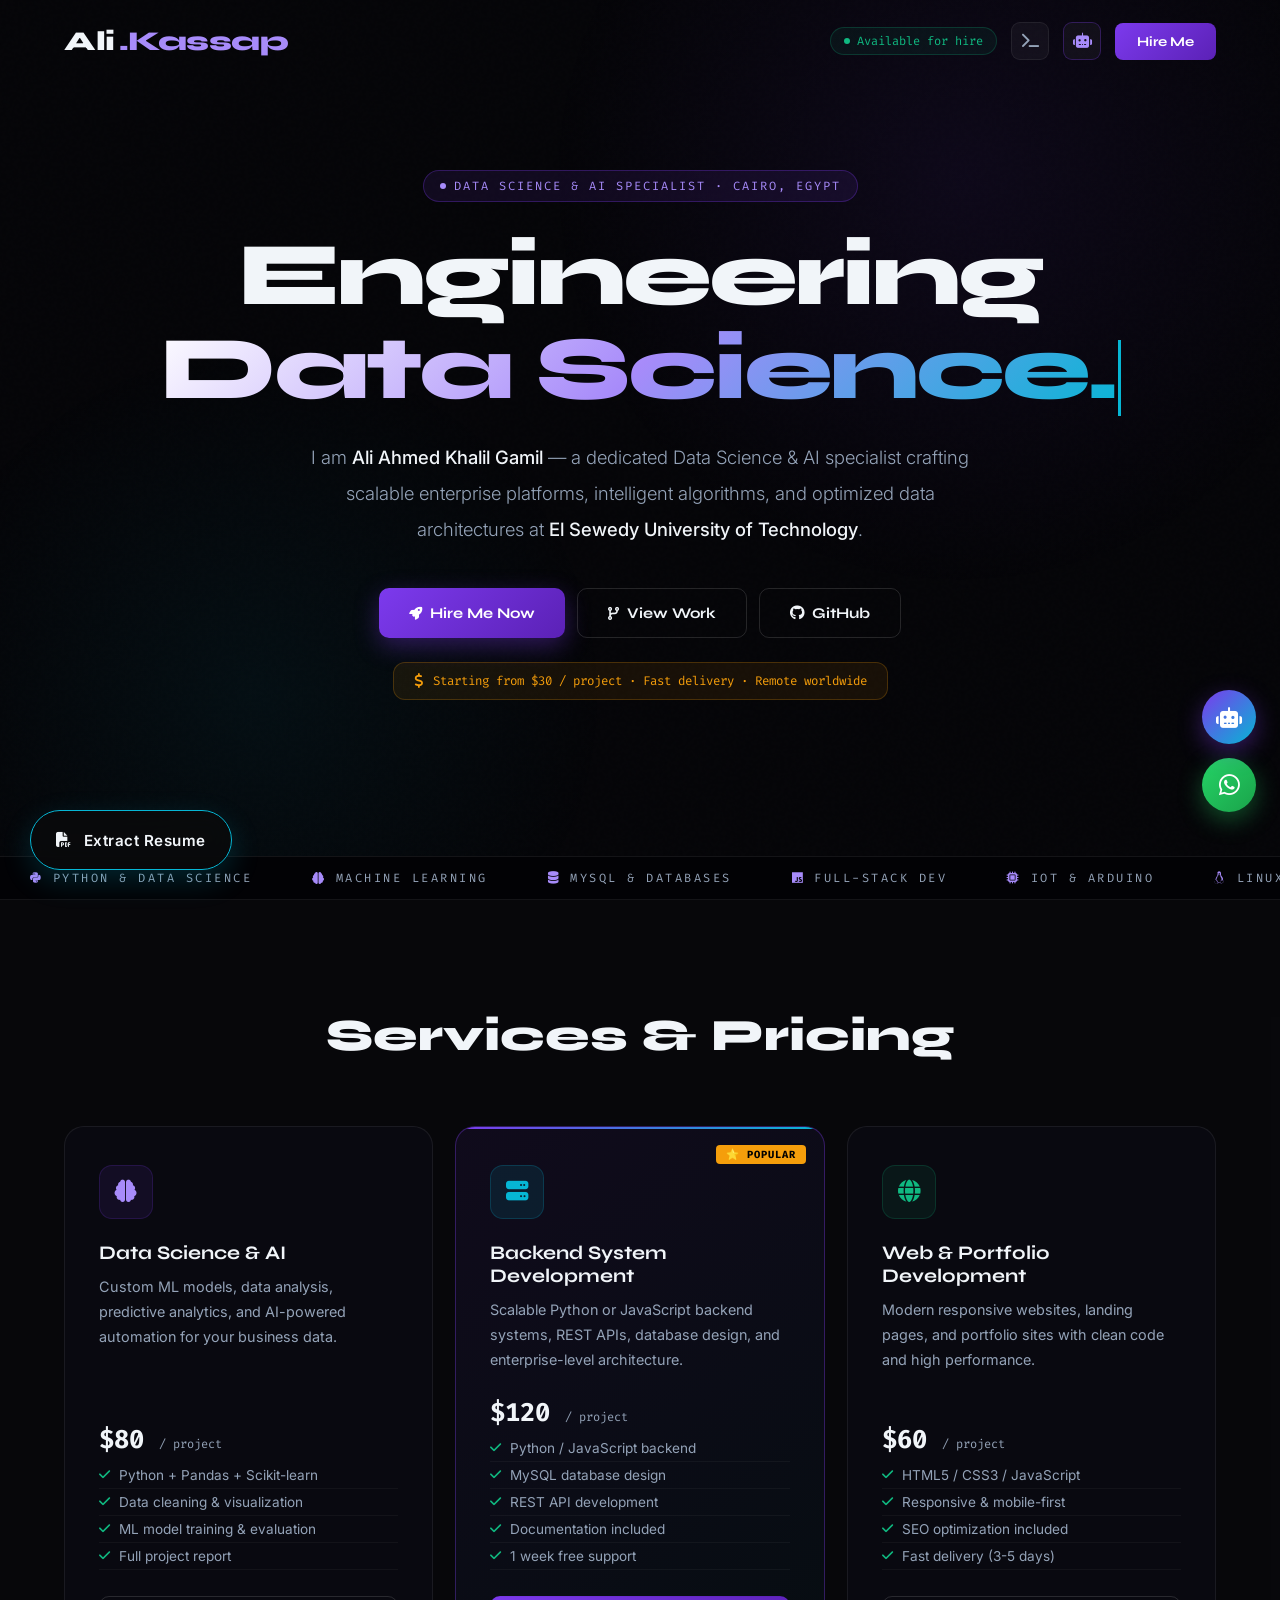
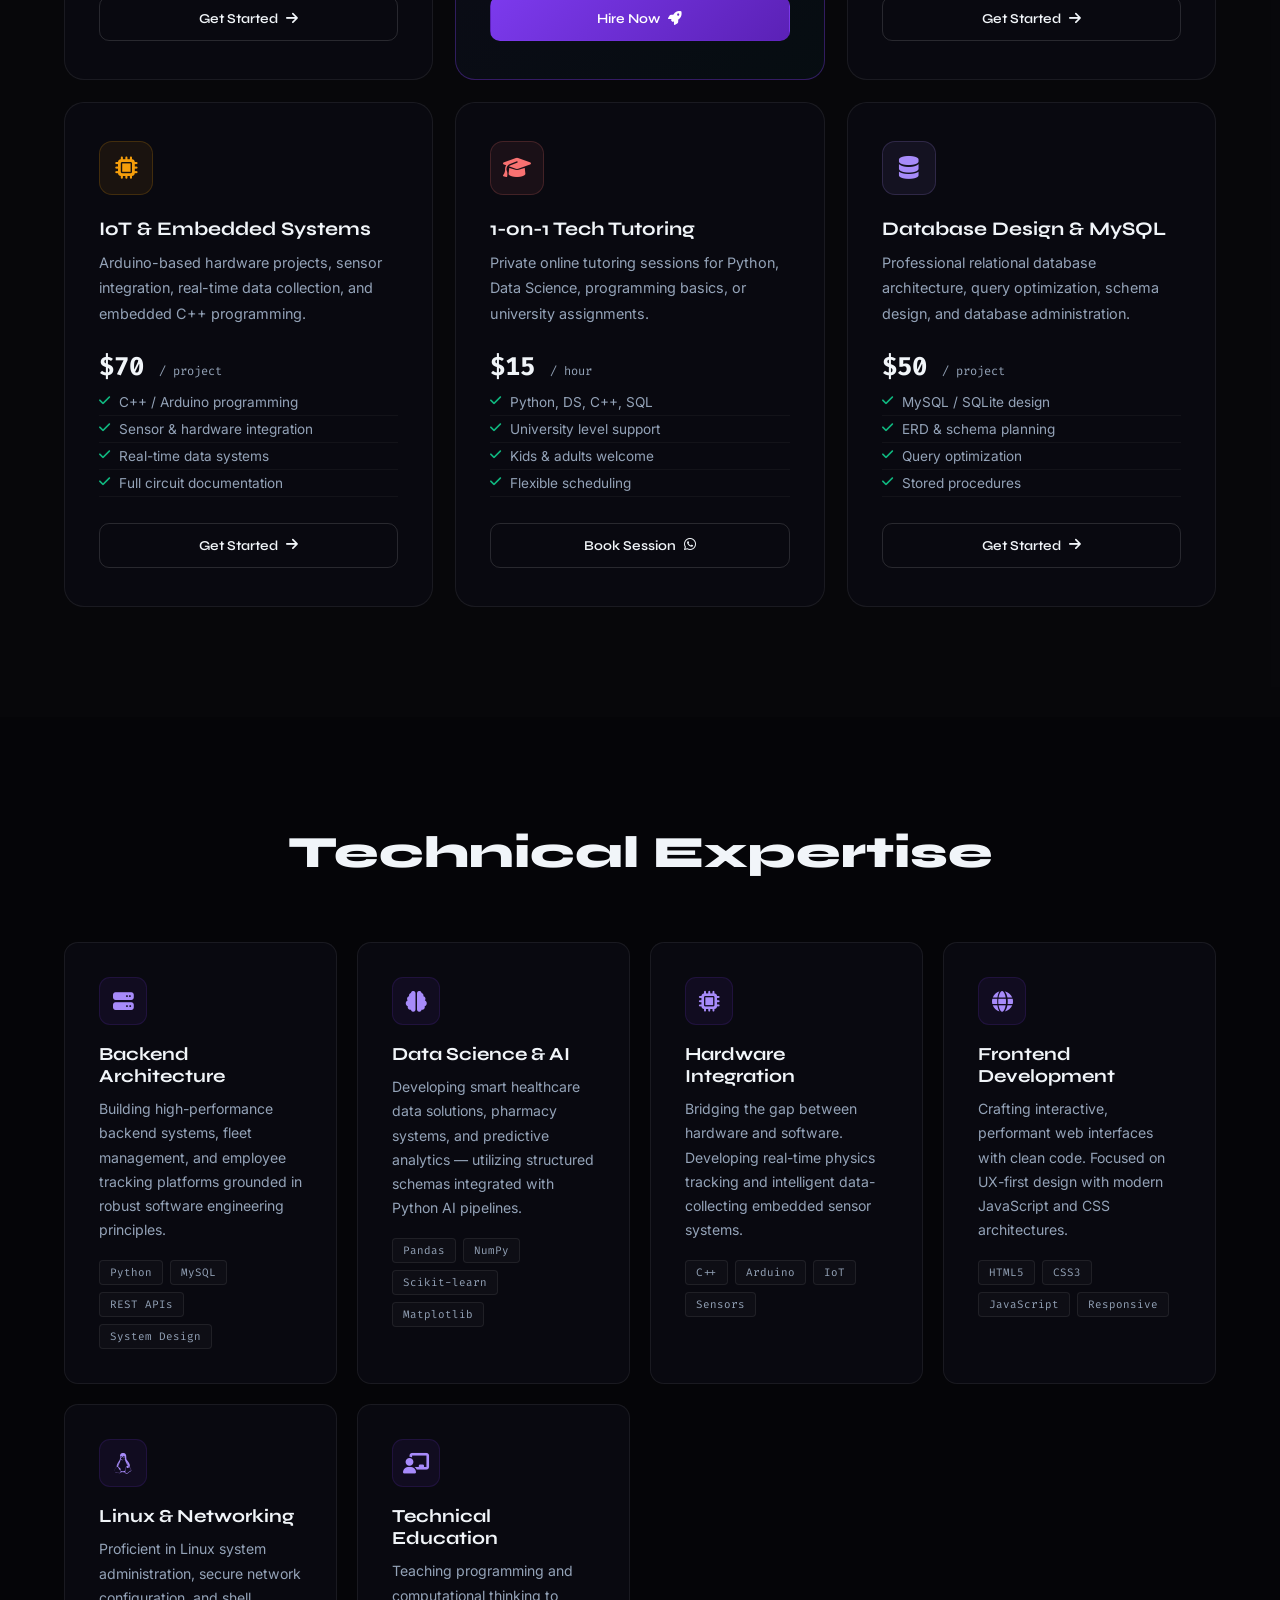
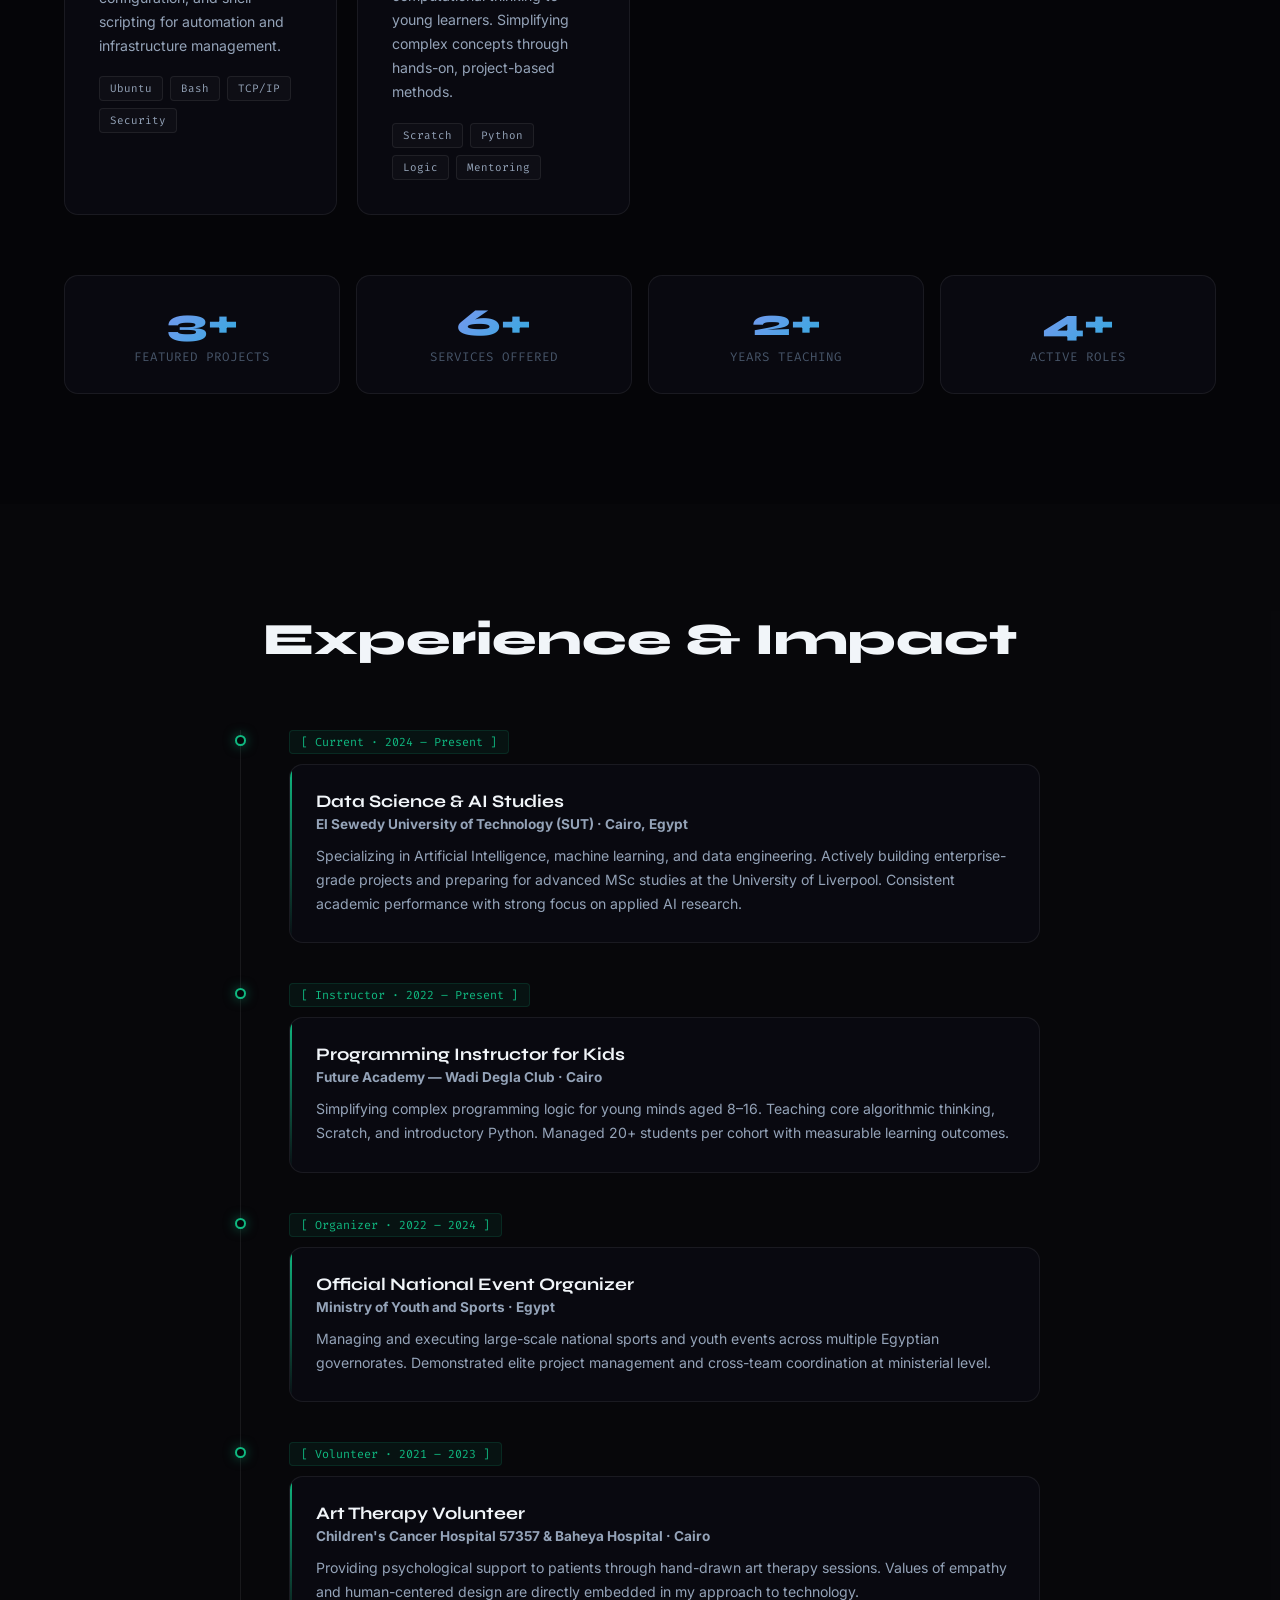
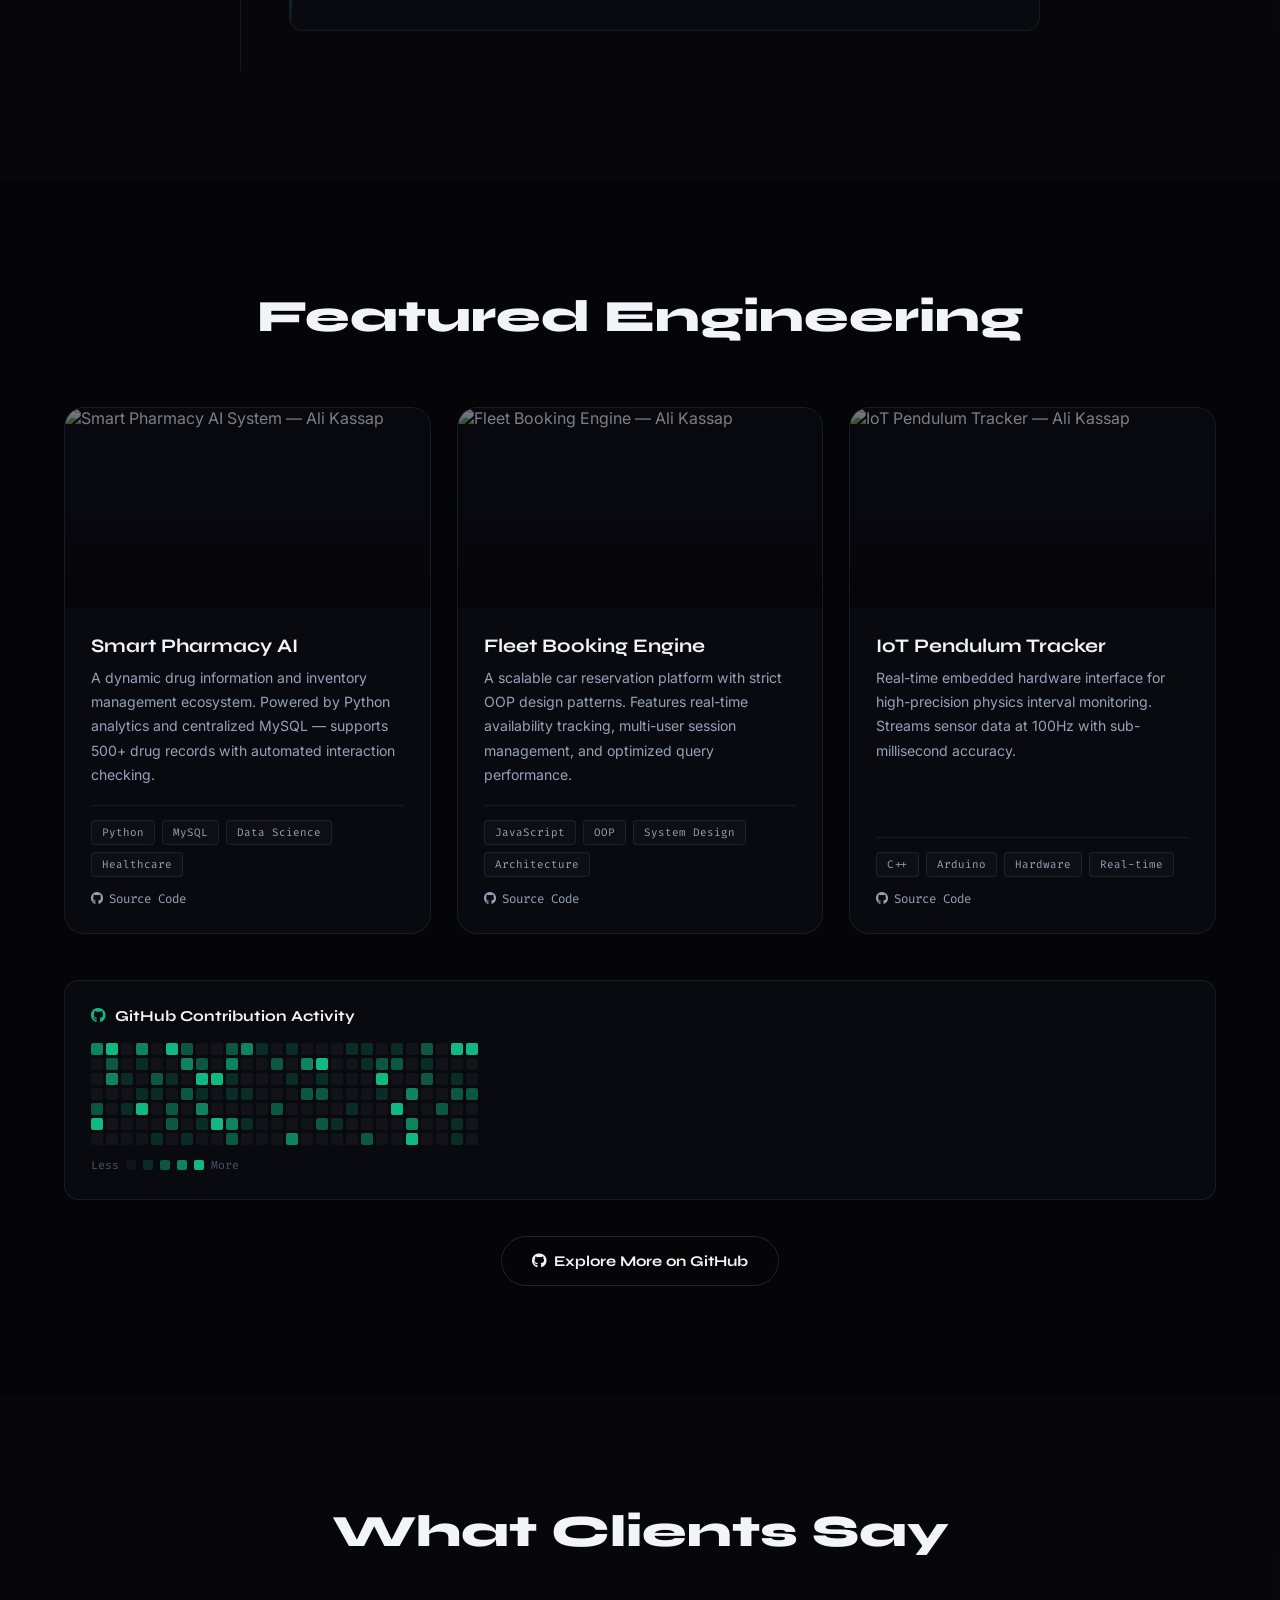
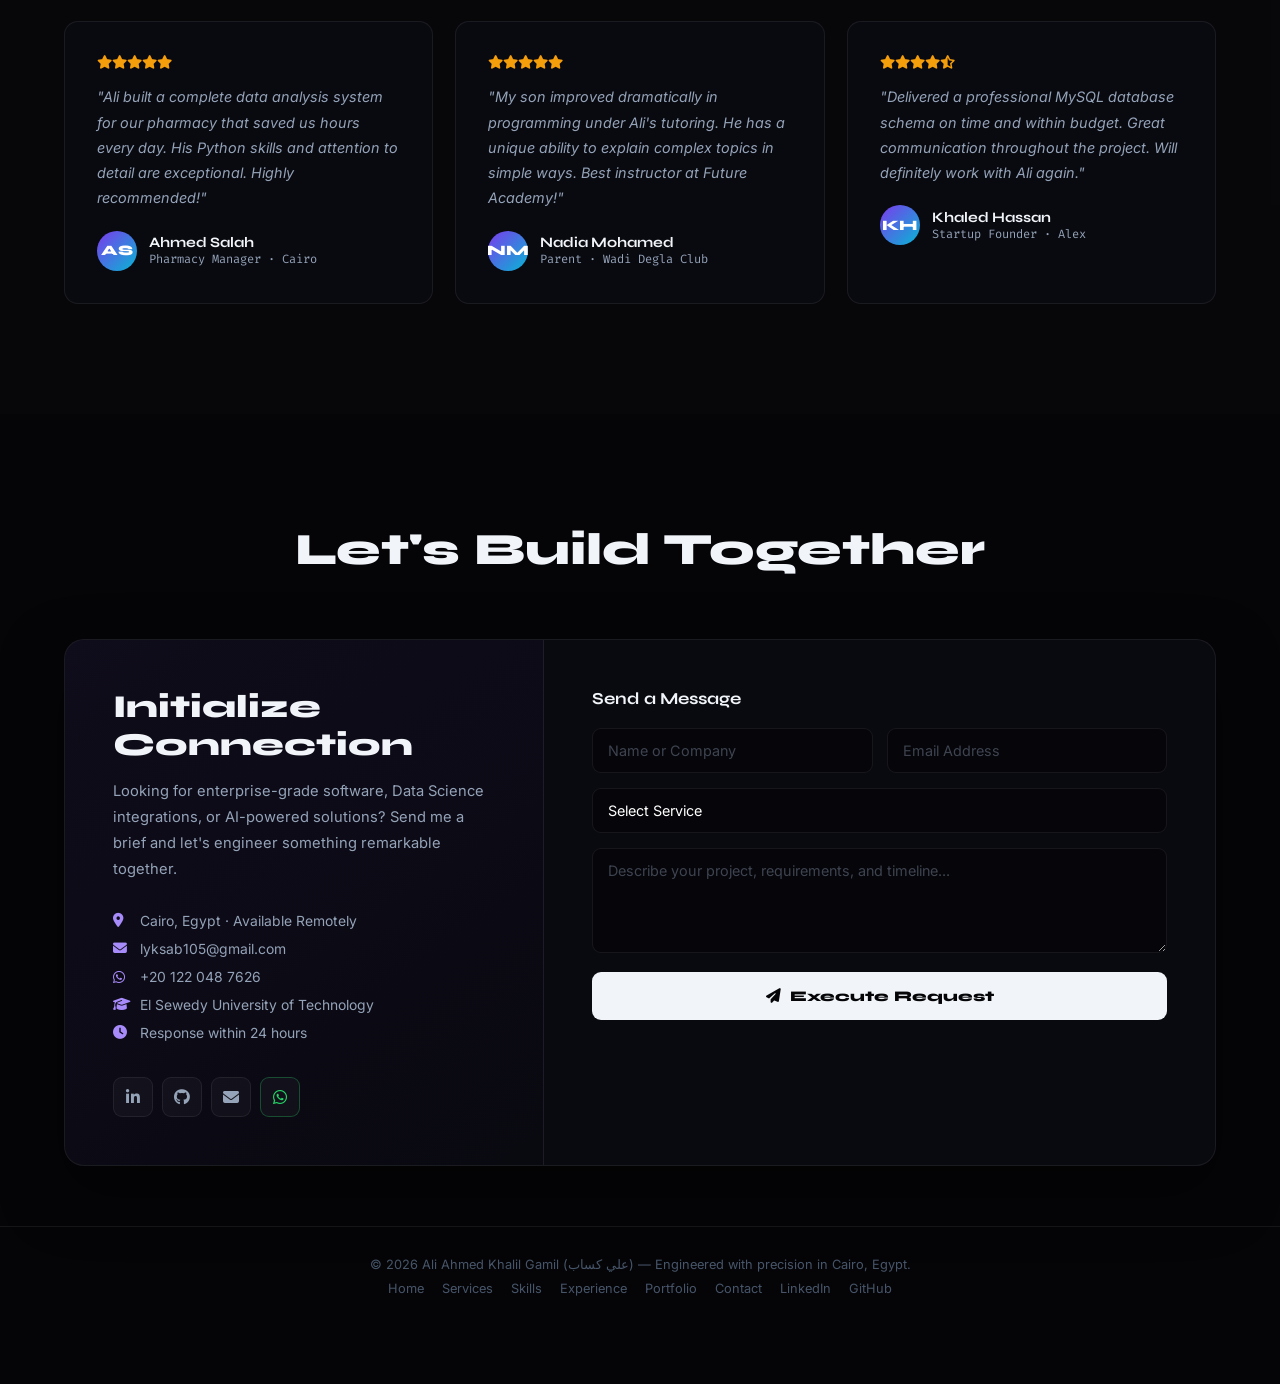
==== index.html @ 4dc58294 "Update fmt.Println message from 'Hello' to 'Goodbye'" ====
<!DOCTYPE html>
<html lang="ar" dir="ltr">

<head>
    <meta name="google-site-verification: googlefa9f4dc8b8cfc6c2.html" />

    <script type="application/ld+json">
    {
      "@context": "https://schema.org",
      "@type": "Person",
      "name": "Ali Ahmed Khalil Gamil",
      "alternateName": ["Ali Kassap", "علي كساب", "علي احمد خليل", "AliKassap"],
      "url": "https://alikassap.website",
      "image": "https://alikassap.website/ali-kassap.jpg",
      "jobTitle": "Data Science & AI Specialist",
      "description": "Data Science & AI Specialist based in Cairo, Egypt. Student at El Sewedy University of Technology. Expert in Python, Machine Learning, MySQL, and Full-Stack Development.",
      "worksFor": {
        "@type": "Organization",
        "name": "El Sewedy University of Technology"
      },
      "alumniOf": {
        "@type": "CollegeOrUniversity",
        "name": "El Sewedy University of Technology (SUT)"
      },
      "address": {
        "@type": "PostalAddress",
        "addressLocality": "Cairo",
        "addressCountry": "EG"
      },
      "email": "lyksab105@gmail.com",
      "telephone": "+201220487626",
      "knowsAbout": ["Data Science", "Artificial Intelligence", "Python", "Machine Learning", "MySQL", "JavaScript", "Arduino", "IoT", "Linux", "Full Stack Development"],
      "sameAs": [
        "https://linkedin.com/in/ali-ahmed00",
        "https://github.com/AliAhmedKhalil-cs",
        "https://wa.me/201220487626"
      ],
      "offers": {
        "@type": "Offer",
        "name": "Freelance Data Science & AI Services",
        "description": "Available for freelance projects in Data Science, AI, Web Development, and IoT systems.",
        "priceCurrency": "USD",
        "availability": "https://schema.org/InStock"
      }
    }
    </script>

    <script type="application/ld+json">
    {
      "@context": "https://schema.org",
      "@type": "WebSite",
      "name": "Ali Kassap — Data Science & AI Specialist",
      "url": "https://alikassap.website",
      "description": "Portfolio of Ali Kassap (Ali Ahmed Khalil Gamil) — Data Science, AI, and Software Engineering specialist in Cairo, Egypt.",
      "potentialAction": {
        "@type": "SearchAction",
        "target": "https://alikassap.website/?q={search_term_string}",
        "query-input": "required name=search_term_string"
      }
    }
    </script>

    <meta charset="UTF-8">
    <meta name="viewport" content="width=device-width, initial-scale=1.0, maximum-scale=5.0">
    <meta http-equiv="X-UA-Compatible" content="IE=edge">

    <title>علي كساب | Ali Kassap — Data Science & AI Specialist Cairo Egypt</title>
    <meta name="description" content="Ali Kassap (علي كساب) — Data Science & AI Specialist at El Sewedy University. Expert in Python, Machine Learning, MySQL & Full-Stack Development. Available for freelance projects from Cairo, Egypt. Contact: lyksab105@gmail.com">
    <meta name="keywords" content="علي كساب, Ali Kassap, Ali Ahmed Khalil, Data Scientist Egypt, AI Engineer Cairo, Python Developer Egypt, Machine Learning Cairo, Full Stack Developer Egypt, El Sewedy University, Future Academy, علي احمد خليل جميل, مطور ذكاء اصطناعي مصر, data science freelancer egypt">
    <meta name="author" content="Ali Kassap — Ali Ahmed Khalil Gamil">
    <meta name="robots" content="index, follow, max-snippet:-1, max-image-preview:large, max-video-preview:-1">
    <link rel="canonical" href="https://alikassap.website/">

    <meta name="geo.region" content="EG-C">
    <meta name="geo.placename" content="Cairo, Egypt">
    <meta name="geo.position" content="30.0444;31.2357">
    <meta name="ICBM" content="30.0444, 31.2357">
    <meta name="language" content="ar, en">

    <meta property="og:type" content="website">
    <meta property="og:url" content="https://alikassap.website/">
    <meta property="og:title" content="علي كساب | Ali Kassap — Data Science & AI Specialist">
    <meta property="og:description" content="Data Science & AI Specialist from Cairo, Egypt. Python · ML · MySQL · Full-Stack · IoT. Available for freelance. Contact: lyksab105@gmail.com">
    <meta property="og:image" content="https://alikassap.website/ali-kassap-og.jpg">
    <meta property="og:image:width" content="1200">
    <meta property="og:image:height" content="630">
    <meta property="og:image:alt" content="Ali Kassap — Data Science & AI Specialist Portfolio">
    <meta property="og:site_name" content="Ali Kassap Portfolio">
    <meta property="og:locale" content="ar_EG">
    <meta property="og:locale:alternate" content="en_US">

    <meta name="twitter:card" content="summary_large_image">
    <meta name="twitter:url" content="https://alikassap.website/">
    <meta name="twitter:title" content="Ali Kassap | Data Science & AI Specialist">
    <meta name="twitter:description" content="Data Scientist & AI Engineer from Cairo, Egypt. Available for freelance projects.">
    <meta name="twitter:image" content="https://alikassap.website/ali-kassap-og.jpg">

    <meta name="theme-color" content="#030305">
    <meta name="apple-mobile-web-app-capable" content="yes">
    <meta name="apple-mobile-web-app-status-bar-style" content="black">
    <meta name="apple-mobile-web-app-title" content="Ali Kassap">

    <link rel="preconnect" href="https://fonts.googleapis.com">
    <link rel="preconnect" href="https://fonts.gstatic.com" crossorigin>
    <link rel="preconnect" href="https://cdnjs.cloudflare.com">

    <link rel="preload" as="style" href="https://fonts.googleapis.com/css2?family=Syne:wght@400;600;700;800&family=Fira+Code:wght@300;400;500;700&family=Inter:wght@300;400;500&display=swap">
    <link rel="stylesheet" href="https://fonts.googleapis.com/css2?family=Syne:wght@400;600;700;800&family=Fira+Code:wght@300;400;500;700&family=Inter:wght@300;400;500&display=swap" media="print" onload="this.media='all'">

    <link rel="preload" as="style" href="https://cdnjs.cloudflare.com/ajax/libs/font-awesome/6.5.0/css/all.min.css">
    <link rel="stylesheet" href="https://cdnjs.cloudflare.com/ajax/libs/font-awesome/6.5.0/css/all.min.css" media="print" onload="this.media='all'">

    <noscript>
        <link href="https://fonts.googleapis.com/css2?family=Syne:wght@400;600;700;800&family=Fira+Code:wght@300;400;500;700&family=Inter:wght@300;400;500&display=swap" rel="stylesheet">
        <link href="https://cdnjs.cloudflare.com/ajax/libs/font-awesome/6.5.0/css/all.min.css" rel="stylesheet">
    </noscript>

    <style>
        /* ════════════════════════════════════════════════════
           ROOT & RESET
        ════════════════════════════════════════════════════ */
        *, *::before, *::after { margin: 0; padding: 0; box-sizing: border-box; }
        html { scroll-behavior: smooth; font-size: 16px; }

        :root {
            --bg: #050508;
            --bg-2: #080810;
            --surface: rgba(12, 12, 20, 0.7);
            --surface-hover: rgba(18, 18, 30, 0.95);
            --nav-bg: rgba(5, 5, 8, 0.92);
            --primary: #7c3aed;
            --primary-light: #a78bfa;
            --accent: #06b6d4;
            --accent-glow: rgba(6, 182, 212, 0.15);
            --green: #10b981;
            --gold: #f59e0b;
            --red-soft: #f87171;
            --text: #f1f5f9;
            --text-2: #94a3b8;
            --text-3: #475569;
            --border: rgba(255,255,255,0.07);
            --border-2: rgba(255,255,255,0.13);
            --shadow: 0 25px 60px rgba(0,0,0,0.5);
            --radius: 14px;
            --radius-lg: 20px;
        }

        body {
            font-family: 'Inter', sans-serif;
            background: var(--bg);
            color: var(--text);
            overflow-x: hidden;
            -webkit-font-smoothing: antialiased;
            min-height: 100vh;
        }

        /* Custom scrollbar */
        ::-webkit-scrollbar { width: 5px; }
        ::-webkit-scrollbar-track { background: var(--bg); }
        ::-webkit-scrollbar-thumb { background: linear-gradient(180deg, var(--primary), var(--accent)); border-radius: 4px; }

        /* ════════════════════════════════════════════════════
           ANIMATED BACKGROUND MESH
        ════════════════════════════════════════════════════ */
        .mesh-bg {
            position: fixed; inset: 0; z-index: -3; overflow: hidden; pointer-events: none;
        }
        .mesh-bg::before {
            content: '';
            position: absolute;
            top: -30%; right: -10%;
            width: 70vw; height: 70vw;
            background: radial-gradient(ellipse, rgba(124,58,237,0.08) 0%, transparent 65%);
            animation: floatMesh 12s ease-in-out infinite alternate;
        }
        .mesh-bg::after {
            content: '';
            position: absolute;
            bottom: -20%; left: -10%;
            width: 60vw; height: 60vw;
            background: radial-gradient(ellipse, rgba(6,182,212,0.06) 0%, transparent 65%);
            animation: floatMesh 16s ease-in-out infinite alternate-reverse;
        }
        @keyframes floatMesh {
            0% { transform: translate(0,0) scale(1); }
            100% { transform: translate(30px, 40px) scale(1.1); }
        }

        .noise-overlay {
            position: fixed; inset: 0; z-index: -2; pointer-events: none;
            background-image: url("data:image/svg+xml,%3Csvg viewBox='0 0 256 256' xmlns='http://www.w3.org/2000/svg'%3E%3Cfilter id='noise'%3E%3CfeTurbulence type='fractalNoise' baseFrequency='0.9' numOctaves='4' stitchTiles='stitch'/%3E%3C/filter%3E%3Crect width='100%25' height='100%25' filter='url(%23noise)' opacity='0.03'/%3E%3C/svg%3E");
            opacity: 0.4;
        }

        /* ════════════════════════════════════════════════════
           SCROLL PROGRESS BAR
        ════════════════════════════════════════════════════ */
        .scroll-bar {
            position: fixed; top: 0; left: 0; width: 0; height: 2px;
            background: linear-gradient(90deg, var(--primary), var(--accent), var(--green));
            z-index: 10001; transition: width .1s;
        }

        /* ════════════════════════════════════════════════════
           NAVBAR
        ════════════════════════════════════════════════════ */
        .navbar {
            position: fixed; top: 0; width: 100%;
            padding: 22px 5%;
            display: flex; justify-content: space-between; align-items: center;
            z-index: 1000; transition: all .4s;
        }
        .navbar.scrolled {
            padding: 13px 5%;
            background: var(--nav-bg);
            backdrop-filter: blur(28px) saturate(200%);
            -webkit-backdrop-filter: blur(28px);
            border-bottom: 1px solid var(--border);
            box-shadow: 0 4px 30px rgba(0,0,0,0.3);
        }
        .logo {
            font-family: 'Syne', sans-serif; font-size: 1.7rem; font-weight: 800;
            letter-spacing: -0.5px; text-decoration: none; color: var(--text);
            display: flex; align-items: center; gap: 4px;
        }
        .logo span { color: var(--primary-light); }
        .nav-right { display: flex; align-items: center; gap: 14px; }
        .status-pill {
            display: flex; align-items: center; gap: 7px;
            padding: 5px 13px; border-radius: 20px;
            background: rgba(16,185,129,0.07);
            border: 1px solid rgba(16,185,129,0.22);
            font-family: 'Fira Code', monospace; font-size: 0.75rem;
            color: var(--green);
        }
        .pulse { width: 6px; height: 6px; background: var(--green); border-radius: 50%; animation: pulseGreen 2s infinite; }
        
        /* تعديل الأنيميشن لحل مشكلة Performance */
        @keyframes pulseGreen {
            0% { transform: scale(0.85); opacity: 1; }
            50% { transform: scale(1.4); opacity: 0.4; }
            100% { transform: scale(0.85); opacity: 1; }
        }

        .nav-icon-btn {
            width: 38px; height: 38px; border-radius: 9px;
            background: rgba(255,255,255,0.04); border: 1px solid var(--border);
            display: flex; align-items: center; justify-content: center;
            color: var(--text-2); cursor: pointer; transition: all .2s; font-size: .95rem;
        }
        .nav-icon-btn:hover { background: rgba(255,255,255,0.09); color: var(--text); border-color: var(--border-2); }
        .btn-hire {
            padding: 10px 22px; border-radius: 8px;
            background: linear-gradient(135deg, var(--primary), #5b21b6);
            color: #fff; font-weight: 700; font-size: .85rem;
            text-decoration: none; transition: all .3s; border: none; cursor: pointer;
            font-family: 'Syne', sans-serif;
        }
        .btn-hire:hover { transform: translateY(-2px); box-shadow: 0 10px 28px rgba(124,58,237,.4); }

        /* Mobile Nav */
        .mobile-nav {
            display: none; position: fixed; bottom: 0; left: 0; width: 100%;
            background: rgba(5,5,10,.97); backdrop-filter: blur(20px);
            border-top: 1px solid var(--border); z-index: 1000;
            padding: 10px 20px calc(10px + env(safe-area-inset-bottom));
            justify-content: space-around; align-items: center;
        }
        .mobile-nav a {
            color: var(--text-3); text-decoration: none;
            display: flex; flex-direction: column; align-items: center;
            font-size: .65rem; gap: 4px; transition: .25s;
            padding: 4px 10px; border-radius: 9px;
        }
        .mobile-nav a i { font-size: 1rem; }
        .mobile-nav a.active, .mobile-nav a:hover { color: var(--accent); background: rgba(6,182,212,.08); }
        @media (max-width: 768px) {
            .mobile-nav { display: flex; }
            .nav-right .status-pill, .nav-right .nav-icon-btn { display: none; }
        }

        /* ════════════════════════════════════════════════════
           REVEAL ANIMATIONS
        ════════════════════════════════════════════════════ */
        .reveal { opacity: 0; transform: translateY(38px); transition: opacity .7s cubic-bezier(.165,.84,.44,1), transform .7s cubic-bezier(.165,.84,.44,1); }
        .reveal.visible { opacity: 1; transform: translateY(0); }
        .d1 { transition-delay: .1s; } .d2 { transition-delay: .2s; }
        .d3 { transition-delay: .3s; } .d4 { transition-delay: .4s; }

        /* ════════════════════════════════════════════════════
           HERO
        ════════════════════════════════════════════════════ */
        .hero {
            min-height: 100vh; display: flex; align-items: center;
            justify-content: center; text-align: center; padding: 90px 5% 120px;
            position: relative;
        }
        .container { width: 100%; max-width: 1180px; margin: 0 auto; position: relative; z-index: 5; }

        .hero-badge {
            display: inline-flex; align-items: center; gap: 8px;
            padding: 7px 16px; border-radius: 24px;
            background: rgba(124,58,237,0.1);
            border: 1px solid rgba(124,58,237,0.3);
            color: var(--primary-light); font-family: 'Fira Code', monospace;
            font-size: .75rem; letter-spacing: 2px; text-transform: uppercase;
            margin-bottom: 26px;
        }
        .hero-badge::before {
            content: ''; width: 6px; height: 6px; background: var(--primary-light);
            border-radius: 50%; animation: pulseGreen 2s infinite;
        }

        h1.headline {
            font-family: 'Syne', sans-serif; font-size: clamp(3rem, 7vw, 6rem);
            font-weight: 800; line-height: 1.05; letter-spacing: -3px;
            margin-bottom: 20px;
        }
        .decode-span { display: inline-block; }
        .grad-text {
            background: linear-gradient(135deg, #fff 0%, var(--primary-light) 50%, var(--accent) 100%);
            -webkit-background-clip: text; background-clip: text; color: transparent;
        }
        .type-wrap { display: block; min-height: 1.1em; }
        .type-cursor { display: inline-block; width: 3px; height: .85em; background: var(--accent); vertical-align: bottom; animation: blink 1s step-end infinite; margin-left: 2px; }
        @keyframes blink { 50% { opacity: 0; } }

        .hero-desc {
            font-size: clamp(.95rem, 1.7vw, 1.15rem); color: var(--text-2);
            max-width: 680px; margin: 0 auto 40px; line-height: 1.95; font-weight: 300;
        }
        .hero-desc strong { color: var(--text); font-weight: 500; }

        /* ── Hire Me Button (CTA) — bigger & prominent ── */
        .btn-group { display: flex; justify-content: center; gap: 12px; flex-wrap: wrap; }
        .btn {
            display: inline-flex; align-items: center; gap: 8px;
            padding: 15px 30px; font-weight: 700; border-radius: 10px;
            text-decoration: none; transition: all .3s cubic-bezier(.165,.84,.44,1);
            font-size: .93rem; font-family: 'Syne', sans-serif; cursor: pointer; border: none;
        }
        .btn-cta {
            background: linear-gradient(135deg, var(--primary) 0%, #5b21b6 100%);
            color: #fff; box-shadow: 0 8px 24px rgba(124,58,237,.35);
        }
        .btn-cta:hover { transform: translateY(-4px); box-shadow: 0 18px 40px rgba(124,58,237,.5); }
        .btn-outline {
            background: transparent; color: var(--text);
            border: 1px solid var(--border-2);
        }
        .btn-outline:hover { background: rgba(255,255,255,.04); transform: translateY(-3px); border-color: var(--accent); }

        /* ── Availability + Price Indicator ── */
        .hero-price-badge {
            display: inline-flex; align-items: center; gap: 10px;
            margin-top: 24px; padding: 10px 20px; border-radius: 12px;
            background: rgba(245,158,11,0.08); border: 1px solid rgba(245,158,11,0.22);
            font-family: 'Fira Code', monospace; font-size: .78rem; color: var(--gold);
        }
        .hero-price-badge i { font-size: .9rem; }

        /* ── Ticker ── */
        .ticker-wrap {
            position: absolute; bottom: 0; left: 0; right: 0;
            overflow: hidden; background: rgba(3,3,6,.95);
            border-top: 1px solid var(--border); border-bottom: 1px solid var(--border);
            padding: 13px 0;
        }
        .ticker-track { display: flex; white-space: nowrap; animation: ticker 38s linear infinite; }
        .ticker-track:hover { animation-play-state: paused; }
        .ticker-item {
            font-family: 'Fira Code', monospace; font-size: .75rem;
            color: var(--text-2); margin: 0 30px;
            display: flex; align-items: center; gap: 9px;
            letter-spacing: 2.5px; text-transform: uppercase;
        }
        .ticker-item i { color: var(--primary-light); }
        @keyframes ticker { 0% { transform: translateX(0); } 100% { transform: translateX(-50%); } }

        /* ════════════════════════════════════════════════════
           SECTION SHARED
        ════════════════════════════════════════════════════ */
        section { padding: 110px 5%; position: relative; }
        .sec-header { text-align: center; margin-bottom: 64px; }
        .sec-title {
            font-family: 'Syne', sans-serif;
            font-size: clamp(2rem, 4vw, 2.8rem); font-weight: 800; line-height: 1.15;
        }

        /* ════════════════════════════════════════════════════
           SERVICES / PRICING CARDS
        ════════════════════════════════════════════════════ */
        #services { background: rgba(255,255,255,.012); }
        .services-grid {
            display: grid; grid-template-columns: repeat(auto-fit, minmax(300px, 1fr));
            gap: 22px;
        }
        .service-card {
            background: var(--surface); border: 1px solid var(--border);
            border-radius: var(--radius-lg); padding: 38px 34px;
            transition: all .4s cubic-bezier(.165,.84,.44,1);
            position: relative; overflow: hidden;
            display: flex; flex-direction: column;
        }
        .service-card::before {
            content: ''; position: absolute; top: 0; left: 0; right: 0; height: 2px;
            background: linear-gradient(90deg, var(--primary), var(--accent));
            opacity: 0; transition: opacity .4s;
        }
        .service-card:hover { transform: translateY(-8px); border-color: var(--border-2); box-shadow: var(--shadow); }
        .service-card:hover::before { opacity: 1; }
        .service-card.featured {
            border-color: rgba(124,58,237,.35);
            background: linear-gradient(145deg, rgba(124,58,237,.08), rgba(6,182,212,.04));
        }
        .service-card.featured::before { opacity: 1; }
        .featured-badge {
            position: absolute; top: 18px; right: 18px;
            background: var(--gold); color: #000;
            font-family: 'Fira Code', monospace; font-size: .65rem; font-weight: 700;
            padding: 3px 10px; border-radius: 4px; letter-spacing: 1px;
        }
        .service-icon {
            width: 54px; height: 54px; border-radius: 13px;
            background: rgba(124,58,237,.09); border: 1px solid rgba(124,58,237,.18);
            display: flex; align-items: center; justify-content: center;
            font-size: 1.4rem; color: var(--primary-light); margin-bottom: 22px;
        }
        .service-card h3 {
            font-family: 'Syne', sans-serif; font-size: 1.2rem; font-weight: 700;
            margin-bottom: 10px;
        }
        .service-card p { color: var(--text-2); font-size: .9rem; line-height: 1.75; flex-grow: 1; margin-bottom: 24px; }
        .service-price {
            font-family: 'Fira Code', monospace; font-size: 1.6rem; font-weight: 700;
            color: var(--text); margin-bottom: 6px;
        }
        .service-price span { font-size: .75rem; color: var(--text-2); font-weight: 400; }
        .service-features { list-style: none; margin-bottom: 26px; }
        .service-features li {
            display: flex; align-items: center; gap: 9px;
            font-size: .85rem; color: var(--text-2); padding: 5px 0;
            border-bottom: 1px solid rgba(255,255,255,.04);
        }
        .service-features li i { color: var(--green); font-size: .8rem; }
        .btn-service {
            display: flex; align-items: center; justify-content: center; gap: 8px;
            padding: 13px; border-radius: 10px; border: 1px solid var(--border-2);
            color: var(--text); font-weight: 600; font-size: .85rem;
            text-decoration: none; transition: all .25s; font-family: 'Syne', sans-serif;
            background: transparent; cursor: pointer;
        }
        .btn-service:hover { background: rgba(124,58,237,.15); border-color: rgba(124,58,237,.4); color: var(--primary-light); }
        .btn-service.primary { background: linear-gradient(135deg, var(--primary), #5b21b6); border-color: transparent; color: #fff; }
        .btn-service.primary:hover { transform: translateY(-2px); box-shadow: 0 12px 28px rgba(124,58,237,.4); }

        /* ════════════════════════════════════════════════════
           SKILLS
        ════════════════════════════════════════════════════ */
        .skills-grid { display: grid; grid-template-columns: repeat(auto-fit, minmax(270px, 1fr)); gap: 20px; }
        .skill-card {
            background: var(--surface); border: 1px solid var(--border);
            border-radius: var(--radius); padding: 34px;
            transition: all .4s cubic-bezier(.165,.84,.44,1);
            position: relative; overflow: hidden;
        }
        .skill-card::after {
            content: ''; position: absolute; inset: 0;
            background: radial-gradient(circle at 50% 0%, rgba(124,58,237,.1), transparent 60%);
            opacity: 0; transition: opacity .4s;
        }
        .skill-card:hover { transform: translateY(-7px); border-color: rgba(124,58,237,.28); }
        .skill-card:hover::after { opacity: 1; }
        .sk-icon {
            width: 48px; height: 48px; border-radius: 11px;
            background: rgba(124,58,237,.07); border: 1px solid rgba(124,58,237,.14);
            display: flex; align-items: center; justify-content: center;
            font-size: 1.3rem; color: var(--primary-light); margin-bottom: 18px;
        }
        .skill-card h3 { font-family: 'Syne', sans-serif; font-size: 1.15rem; font-weight: 700; margin-bottom: 10px; }
        .skill-card p { color: var(--text-2); font-size: .88rem; line-height: 1.72; }
        .tag-row { display: flex; flex-wrap: wrap; gap: 7px; margin-top: 18px; }
        .tag {
            font-family: 'Fira Code', monospace; font-size: .68rem;
            background: rgba(255,255,255,.025); color: var(--text-2);
            padding: 4px 10px; border-radius: 4px; border: 1px solid var(--border);
            transition: .25s;
        }
        .skill-card:hover .tag { color: var(--accent); border-color: rgba(6,182,212,.28); background: rgba(6,182,212,.05); }

        /* Stats */
        .stats-row { display: grid; grid-template-columns: repeat(auto-fit, minmax(170px, 1fr)); gap: 16px; margin-top: 60px; }
        .stat-card {
            background: var(--surface); border: 1px solid var(--border);
            border-radius: var(--radius); padding: 28px; text-align: center; transition: .3s;
        }
        .stat-card:hover { border-color: rgba(124,58,237,.3); transform: translateY(-4px); }
        .stat-n {
            font-family: 'Syne', sans-serif; font-size: 2.4rem; font-weight: 800;
            background: linear-gradient(135deg, var(--primary-light), var(--accent));
            -webkit-background-clip: text; background-clip: text; color: transparent;
            display: block; line-height: 1;
        }
        .stat-l { color: var(--text-3); font-size: .78rem; margin-top: 7px; font-family: 'Fira Code', monospace; letter-spacing: 1px; }

        /* ════════════════════════════════════════════════════
           EXPERIENCE / TIMELINE
        ════════════════════════════════════════════════════ */
        .timeline { position: relative; max-width: 800px; margin: 0 auto; padding-left: 26px; border-left: 1px solid var(--border); }
        .tl-item { position: relative; padding-bottom: 40px; padding-left: 22px; }
        .tl-item::before {
            content: ''; position: absolute; left: -32px; top: 5px;
            width: 11px; height: 11px; border-radius: 50%;
            background: var(--bg); border: 2px solid var(--green);
            box-shadow: 0 0 12px rgba(16,185,129,.5);
        }
        .tl-date {
            font-family: 'Fira Code', monospace; color: var(--green); font-size: .73rem;
            display: inline-block; background: rgba(16,185,129,.07);
            padding: 3px 11px; border-radius: 4px; border: 1px solid rgba(16,185,129,.14);
            margin-bottom: 10px;
        }
        .tl-box {
            background: var(--surface); padding: 26px; border-radius: var(--radius);
            border: 1px solid var(--border); transition: .3s; position: relative; overflow: hidden;
        }
        .tl-box::before { content: ''; position: absolute; left: 0; top: 0; bottom: 0; width: 2px; background: linear-gradient(180deg, var(--green), transparent); }
        .tl-box:hover { border-color: rgba(16,185,129,.22); background: var(--surface-hover); }
        .tl-box h3 { font-family: 'Syne', sans-serif; font-size: 1.1rem; font-weight: 700; margin-bottom: 4px; }
        .tl-box h4 { font-size: .85rem; color: var(--text-2); margin-bottom: 12px; }
        .tl-box p { color: var(--text-2); font-size: .88rem; line-height: 1.72; }

        /* ════════════════════════════════════════════════════
           PORTFOLIO
        ════════════════════════════════════════════════════ */
        .portfolio-grid { display: grid; grid-template-columns: repeat(auto-fit, minmax(300px, 1fr)); gap: 26px; }
        .proj-card {
            background: var(--surface); border-radius: var(--radius-lg);
            border: 1px solid var(--border); overflow: hidden;
            transition: all .4s cubic-bezier(.165,.84,.44,1);
            display: flex; flex-direction: column;
        }
        .proj-img { width: 100%; height: 200px; background: #08080f; overflow: hidden; position: relative; }
        .proj-img img { width: 100%; height: 100%; object-fit: cover; opacity: .5; transition: all .6s; filter: grayscale(25%); }
        .proj-img-overlay { position: absolute; inset: 0; background: linear-gradient(to bottom, transparent 40%, rgba(5,5,8,.9) 100%); }
        .proj-card:hover .proj-img img { opacity: .82; transform: scale(1.07); filter: grayscale(0); }
        .proj-card:hover { transform: translateY(-6px); border-color: var(--border-2); box-shadow: var(--shadow); }
        .proj-info { padding: 26px; flex-grow: 1; display: flex; flex-direction: column; }
        .proj-info h3 { font-family: 'Syne', sans-serif; font-size: 1.2rem; font-weight: 700; margin-bottom: 9px; }
        .proj-info p { color: var(--text-2); font-size: .88rem; line-height: 1.72; flex-grow: 1; }
        .proj-tags { display: flex; flex-wrap: wrap; gap: 7px; margin-top: 18px; padding-top: 14px; border-top: 1px solid var(--border); }
        .proj-link { display: inline-flex; align-items: center; gap: 6px; font-size: .78rem; color: var(--text-2); text-decoration: none; transition: color .2s; font-family: 'Fira Code', monospace; margin-top: 14px; }
        .proj-link:hover { color: var(--accent); }

        /* GitHub grid */
        .gh-box { background: var(--surface); border: 1px solid var(--border); border-radius: var(--radius); padding: 26px; margin-top: 46px; }
        .gh-box h4 { font-family: 'Syne', sans-serif; font-size: .95rem; font-weight: 700; margin-bottom: 18px; display: flex; align-items: center; gap: 9px; }
        .contrib-grid { display: flex; flex-direction: column; gap: 3px; }
        .contrib-week { display: flex; gap: 3px; }
        .contrib-day { width: 12px; height: 12px; border-radius: 2px; transition: transform .2s; cursor: pointer; }
        .contrib-day:hover { transform: scale(1.35); }
        .c0 { background: rgba(255,255,255,.04); }
        .c1 { background: rgba(16,185,129,.2); }
        .c2 { background: rgba(16,185,129,.45); }
        .c3 { background: rgba(16,185,129,.7); }
        .c4 { background: var(--green); }

        /* ════════════════════════════════════════════════════
           TESTIMONIALS
        ════════════════════════════════════════════════════ */
        #testimonials { background: rgba(255,255,255,.012); }
        .testimonials-grid { display: grid; grid-template-columns: repeat(auto-fit, minmax(290px, 1fr)); gap: 22px; }
        .t-card {
            background: var(--surface); border: 1px solid var(--border);
            border-radius: var(--radius); padding: 32px; transition: .35s;
        }
        .t-card:hover { transform: translateY(-5px); border-color: var(--border-2); }
        .t-stars { color: var(--gold); font-size: .85rem; margin-bottom: 14px; }
        .t-text { color: var(--text-2); font-size: .9rem; line-height: 1.75; font-style: italic; margin-bottom: 20px; }
        .t-author { display: flex; align-items: center; gap: 12px; }
        .t-avatar {
            width: 40px; height: 40px; border-radius: 50%;
            background: linear-gradient(135deg, var(--primary), var(--accent));
            display: flex; align-items: center; justify-content: center;
            font-family: 'Syne', sans-serif; font-weight: 800; font-size: .9rem; color: #fff;
        }
        .t-name { font-family: 'Syne', sans-serif; font-size: .9rem; font-weight: 700; }
        .t-role { font-size: .75rem; color: var(--text-2); font-family: 'Fira Code', monospace; }

        /* ════════════════════════════════════════════════════
           CONTACT
        ════════════════════════════════════════════════════ */
        .contact-wrap {
            display: grid; grid-template-columns: 1fr 1.4fr;
            background: var(--surface); border: 1px solid var(--border);
            border-radius: var(--radius-lg); overflow: hidden;
            box-shadow: var(--shadow);
        }
        .contact-info-col {
            padding: 48px; border-right: 1px solid var(--border);
            background: linear-gradient(145deg, rgba(124,58,237,.05), transparent);
            display: flex; flex-direction: column; justify-content: space-between;
        }
        .contact-info-col h3 { font-family: 'Syne', sans-serif; font-size: 2rem; font-weight: 800; margin-bottom: 13px; line-height: 1.2; }
        .contact-info-col p { color: var(--text-2); font-size: .92rem; line-height: 1.78; margin-bottom: 30px; }
        .meta-row { display: flex; align-items: center; gap: 11px; font-size: .87rem; color: var(--text-2); margin-bottom: 12px; }
        .meta-row i { color: var(--primary-light); width: 16px; }
        .meta-row a { color: var(--text-2); text-decoration: none; transition: color .2s; }
        .meta-row a:hover { color: var(--accent); }
        .social-row { display: flex; gap: 9px; margin-top: 6px; }
        .soc-btn {
            width: 40px; height: 40px; border-radius: 9px;
            background: rgba(255,255,255,.03); border: 1px solid var(--border);
            display: flex; align-items: center; justify-content: center;
            color: var(--text-2); text-decoration: none; transition: all .3s;
        }
        .soc-btn:hover { background: var(--primary); border-color: var(--primary); color: #fff; transform: translateY(-3px); }

        .contact-form-col { padding: 48px; display: flex; flex-direction: column; gap: 15px; }
        .contact-form-col h4 { font-family: 'Syne', sans-serif; font-size: 1.05rem; font-weight: 700; margin-bottom: 4px; }
        .form-row2 { display: flex; gap: 14px; }
        .form-row2 > * { flex: 1; }
        input, select, textarea {
            width: 100%; padding: 13px 15px;
            background: rgba(0,0,0,.35); border: 1px solid var(--border);
            border-radius: 9px; color: #fff; font-family: 'Inter', sans-serif;
            font-size: .9rem; transition: all .28s; -webkit-appearance: none;
        }
        input:focus, textarea:focus, select:focus {
            border-color: var(--primary); outline: none;
            background: rgba(124,58,237,.04);
            box-shadow: 0 0 0 3px rgba(124,58,237,.1);
        }
        input::placeholder, textarea::placeholder { color: rgba(148,163,184,.4); }
        select option { background: #0f0f18; color: #fff; }
        textarea { resize: vertical; min-height: 105px; }
        .form-err { font-size: .74rem; color: var(--red-soft); margin-top: -9px; font-family: 'Fira Code', monospace; display: none; }
        .form-err.on { display: block; }
        .btn-submit {
            display: flex; align-items: center; justify-content: center; gap: 9px;
            padding: 15px; background: var(--text); color: var(--bg);
            font-weight: 800; font-size: .92rem; border-radius: 9px;
            border: none; cursor: pointer; transition: all .28s;
            font-family: 'Syne', sans-serif; width: 100%;
        }
        .btn-submit:hover { background: #e2e8f0; transform: translateY(-2px); box-shadow: 0 10px 24px rgba(255,255,255,.12); }
        .btn-submit:disabled { opacity: .6; cursor: not-allowed; transform: none; }

        @media (max-width: 768px) {
            .contact-wrap { grid-template-columns: 1fr; }
            .contact-info-col { border-right: none; border-bottom: 1px solid var(--border); padding: 30px 22px; }
            .contact-form-col { padding: 30px 22px; }
            .form-row2 { flex-direction: column; gap: 13px; }
            section { padding: 80px 5%; }
            .hero { padding-top: 95px; }
        }

        /* ════════════════════════════════════════════════════
           TERMINAL MODAL
        ════════════════════════════════════════════════════ */
        .overlay {
            position: fixed; inset: 0; background: rgba(0,0,0,.87);
            z-index: 99990; display: none; align-items: center; justify-content: center;
            backdrop-filter: blur(10px);
        }
        .overlay.on { display: flex; }
        .term-win {
            width: 90%; max-width: 700px; height: 440px; background: #07070d;
            border-radius: var(--radius-lg); border: 1px solid rgba(255,255,255,.09);
            display: flex; flex-direction: column;
            animation: popIn .3s cubic-bezier(.165,.84,.44,1);
        }
        @keyframes popIn { from { opacity: 0; transform: scale(.97) translateY(14px); } }
        .term-hdr {
            background: #101018; padding: 10px 16px;
            display: flex; justify-content: space-between; align-items: center;
            border-bottom: 1px solid rgba(255,255,255,.06); border-radius: var(--radius-lg) var(--radius-lg) 0 0;
        }
        .t-dots { display: flex; gap: 7px; }
        .t-dot { width: 11px; height: 11px; border-radius: 50%; cursor: pointer; }
        .term-body {
            padding: 18px; flex-grow: 1; overflow-y: auto;
            font-family: 'Fira Code', monospace; color: #cbd5e1; font-size: .85rem; line-height: 1.7;
        }
        .term-body::-webkit-scrollbar { width: 4px; }
        .term-body::-webkit-scrollbar-thumb { background: #222; }
        .term-prompt { display: flex; align-items: center; gap: 9px; margin-top: 10px; }
        .term-ps { color: var(--green); white-space: nowrap; }
        #t-input {
            background: transparent; border: none; color: #fff; outline: none;
            width: 100%; font-family: inherit; font-size: .88rem; caret-color: var(--green);
        }
        .t-cmd { color: rgba(255,255,255,.35); margin-top: 8px; }
        .t-out { color: var(--text); margin-top: 3px; }
        .t-out a { color: var(--accent); text-decoration: none; }

        /* ════════════════════════════════════════════════════
           ASK ALI CHAT MODAL
        ════════════════════════════════════════════════════ */
        .ali-win {
            width: 90%; max-width: 660px; height: 560px; background: #07070d;
            border-radius: var(--radius-lg); border: 1px solid rgba(124,58,237,.28);
            display: flex; flex-direction: column; overflow: hidden;
            animation: popIn .3s cubic-bezier(.165,.84,.44,1);
        }
        .ali-hdr {
            background: linear-gradient(135deg, rgba(124,58,237,.12), rgba(6,182,212,.06));
            padding: 17px 22px; border-bottom: 1px solid rgba(255,255,255,.06);
            display: flex; align-items: center; gap: 13px;
        }
        .ali-avatar {
            width: 40px; height: 40px; border-radius: 50%;
            background: linear-gradient(135deg, var(--primary), var(--accent));
            display: flex; align-items: center; justify-content: center; color: #fff; font-size: 1rem;
        }
        .ali-ttl h4 { font-family: 'Syne', sans-serif; font-size: .95rem; font-weight: 800; }
        .ali-ttl p { font-size: .72rem; color: var(--green); font-family: 'Fira Code', monospace; }
        .ali-close { margin-left: auto; background: none; border: none; color: var(--text-2); cursor: pointer; font-size: 1.15rem; }
        .ali-msgs { flex: 1; overflow-y: auto; padding: 18px; display: flex; flex-direction: column; gap: 12px; }
        .ali-msgs::-webkit-scrollbar { width: 3px; }
        .ali-msgs::-webkit-scrollbar-thumb { background: #222; }
        .msg { display: flex; gap: 9px; max-width: 88%; }
        .msg.user { align-self: flex-end; flex-direction: row-reverse; }
        .bubble { padding: 11px 15px; border-radius: 13px; font-size: .88rem; line-height: 1.6; }
        .msg.ai .bubble { background: rgba(124,58,237,.1); border: 1px solid rgba(124,58,237,.16); border-radius: 3px 13px 13px 13px; }
        .msg.user .bubble { background: var(--primary); color: #fff; border-radius: 13px 3px 13px 13px; }
        .msg-av { width: 28px; height: 28px; border-radius: 50%; display: flex; align-items: center; justify-content: center; font-size: .75rem; flex-shrink: 0; margin-top: 2px; }
        .msg.ai .msg-av { background: linear-gradient(135deg, var(--primary), var(--accent)); color: #fff; }
        .msg.user .msg-av { background: rgba(255,255,255,.08); color: var(--text-2); }
        .dot-typing { display: flex; gap: 5px; padding: 13px 15px; }
        .dot-typing span { width: 7px; height: 7px; border-radius: 50%; background: var(--primary-light); animation: tdot 1.4s infinite; }
        .dot-typing span:nth-child(2) { animation-delay: .2s; }
        .dot-typing span:nth-child(3) { animation-delay: .4s; }
        @keyframes tdot { 0%,60%,100% { transform: translateY(0); opacity: .4; } 30% { transform: translateY(-6px); opacity: 1; } }
        .ali-chips { display: flex; flex-wrap: wrap; gap: 7px; padding: 0 18px 13px; }
        .chip {
            background: rgba(124,58,237,.08); border: 1px solid rgba(124,58,237,.22);
            color: var(--primary-light); padding: 6px 12px; border-radius: 18px;
            font-size: .72rem; cursor: pointer; transition: all .2s; font-family: 'Fira Code', monospace;
        }
        .chip:hover { background: rgba(124,58,237,.2); color: #fff; }
        .ali-input-row { padding: 14px 18px; border-top: 1px solid rgba(255,255,255,.06); display: flex; gap: 9px; }
        .ali-input {
            flex: 1; background: rgba(255,255,255,.04); border: 1px solid var(--border);
            border-radius: 9px; padding: 11px 14px; color: #fff; font-family: 'Inter', sans-serif;
            font-size: .88rem; outline: none; transition: border-color .2s;
        }
        .ali-input:focus { border-color: var(--primary); }
        .ali-send {
            width: 40px; height: 40px; background: var(--primary); border: none;
            border-radius: 9px; color: #fff; cursor: pointer;
            display: flex; align-items: center; justify-content: center; transition: all .2s;
        }
        .ali-send:hover { background: #5b21b6; transform: scale(1.06); }
        .ali-send:disabled { opacity: .5; cursor: not-allowed; transform: none; }

        /* ════════════════════════════════════════════════════
           TOAST
        ════════════════════════════════════════════════════ */
        #toast-box { position: fixed; bottom: 80px; right: 22px; z-index: 99996; display: flex; flex-direction: column; gap: 9px; pointer-events: none; }
        .toast {
            background: #fff; color: #0f172a; padding: 13px 18px; border-radius: 11px;
            font-weight: 700; font-size: .84rem; opacity: 0;
            transform: translateY(18px) scale(.95); transition: all .4s cubic-bezier(.165,.84,.44,1);
            display: flex; align-items: center; gap: 9px; min-width: 230px;
            box-shadow: 0 10px 30px rgba(0,0,0,.3); pointer-events: none;
        }
        .toast.on { opacity: 1; transform: translateY(0) scale(1); }
        .toast.success i { color: var(--green); }
        .toast.error i { color: var(--red-soft); }

        /* ════════════════════════════════════════════════════
           FABS
        ════════════════════════════════════════════════════ */
        .fab-wa {
            position: fixed; bottom: 88px; right: 24px; width: 54px; height: 54px;
            background: linear-gradient(135deg, #25d366, #1aa34a); border-radius: 50%;
            display: flex; align-items: center; justify-content: center;
            z-index: 9999; box-shadow: 0 8px 24px rgba(37,211,102,.35);
            text-decoration: none; transition: all .3s; color: #fff; font-size: 1.5rem;
        }
        .fab-wa:hover { transform: scale(1.1) translateY(-3px); box-shadow: 0 14px 34px rgba(37,211,102,.5); }
        .fab-ali {
            position: fixed; bottom: 156px; right: 24px; width: 54px; height: 54px;
            background: linear-gradient(135deg, var(--primary), var(--accent));
            border-radius: 50%; display: flex; align-items: center; justify-content: center;
            z-index: 9999; box-shadow: 0 8px 24px rgba(124,58,237,.4);
            cursor: pointer; border: none; transition: all .3s; color: #fff; font-size: 1.3rem;
            position: fixed;
        }
        .fab-ali:hover { transform: scale(1.1) translateY(-3px); }
        @media (max-width: 768px) { .fab-wa { bottom: 78px; right: 14px; } }

        /* ════════════════ CV FAB ════════════════ */
        .cv-fab { position: fixed; bottom: 30px; left: 30px; background: rgba(10, 10, 12, 0.8); backdrop-filter: blur(12px); border: 1px solid var(--accent); color: var(--text); padding: 0 25px; height: 60px; border-radius: 30px; display: flex; align-items: center; gap: 12px; z-index: 9999; box-shadow: 0 10px 30px rgba(6, 182, 212, 0.2); text-decoration: none; transition: 0.4s cubic-bezier(0.165, 0.84, 0.44, 1); font-weight: 600; letter-spacing: 0.5px; font-size: 0.95rem; cursor: pointer; }
        ..cv-fab i { color: var(--accent); font-size: 1.3rem; transition: transform 0.3s, color 0.3s; }
        .cv-fab:hover { transform: translateY(-5px) scale(1.02); box-shadow: 0 15px 40px rgba(6, 182, 212, 0.4); background: rgba(6, 182, 212, 0.05); }
        .cv-fab:hover i { transform: translateY(-2px); }
        @media (max-width: 768px) { .cv-fab { bottom: 90px; left: 20px; height: 50px; padding: 0 18px; font-size: 0.85rem; } .cv-fab i { font-size: 1.1rem; } }

        /* ════════════════════════════════════════════════════
           FOOTER
        ════════════════════════════════════════════════════ */
        footer {
            padding: 30px 0 88px; text-align: center;
            border-top: 1px solid var(--border); color: var(--text-3);
            font-size: .8rem;
        }
        footer a { color: var(--text-3); text-decoration: none; transition: color .2s; }
        footer a:hover { color: var(--accent); }
        .footer-links { display: flex; justify-content: center; gap: 18px; margin-top: 9px; flex-wrap: wrap; }

        @media (prefers-reduced-motion: reduce) {
            .ticker-track, .mesh-bg::before, .mesh-bg::after { animation: none; }
            .reveal { transition: none; opacity: 1; transform: none; }
        }
    </style>
</head>

<body>
<div id="toast-box"></div>
<div class="mesh-bg"></div>
<div class="noise-overlay"></div>
<div class="scroll-bar" id="scrollbar"></div>

<nav class="navbar" id="navbar">
    <a href="#home" class="logo">Ali<span>.Kassap</span></a>
    <div class="nav-right">
        <div class="status-pill"><div class="pulse"></div>Available for hire</div>
        <button class="nav-icon-btn" onclick="openTerm()" title="Terminal"><i class="fas fa-terminal"></i></button>
        <button class="nav-icon-btn" onclick="openAli()" title="Ask AI" style="border-color:rgba(124,58,237,.3);color:var(--primary-light)"><i class="fas fa-robot"></i></button>
        <a href="#contact" class="btn-hire">Hire Me</a>
    </div>
</nav>

<div class="mobile-nav">
    <a href="#home" class="active"><i class="fas fa-home"></i>Home</a>
    <a href="#services"><i class="fas fa-tag"></i>Services</a>
    <a href="#expertise"><i class="fas fa-brain"></i>Skills</a>
    <a href="#portfolio"><i class="fas fa-code"></i>Work</a>
    <a href="#contact"><i class="fas fa-envelope"></i>Contact</a>
</div>

<div class="overlay" id="termOverlay" onclick="if(event.target===this)closeTerm()">
    <div class="term-win">
        <div class="term-hdr">
            <div class="t-dots">
                <div class="t-dot" style="background:#ff5f56" onclick="closeTerm()"></div>
                <div class="t-dot" style="background:#ffbd2e"></div>
                <div class="t-dot" style="background:#27c93f"></div>
            </div>
            <span style="color:#333;font-family:'Fira Code',monospace;font-size:.73rem;">ali@ubuntu ~ — terminal</span>
            <div></div>
        </div>
        <div class="term-body" id="tBody">
            <div style="color:var(--green);font-weight:700;margin-bottom:3px;">Ali Kassap Terminal v4.0</div>
            <div style="color:#334155;margin-bottom:16px;">Type <span style="color:var(--primary-light)">'help'</span> for commands.</div>
            <div id="tContent"></div>
            <div class="term-prompt">
                <span class="term-ps">ali@kassap:~$</span>
                <input type="text" id="t-input" autocomplete="off" spellcheck="false" placeholder="type a command...">
            </div>
        </div>
    </div>
</div>

<div class="overlay" id="aliOverlay" onclick="if(event.target===this)closeAli()">
    <div class="ali-win">
        <div class="ali-hdr">
            <div class="ali-avatar"><i class="fas fa-robot"></i></div>
            <div class="ali-ttl">
                <h4>Ask Ali — AI Assistant</h4>
                <p>● Always Online</p>
            </div>
            <button class="ali-close" onclick="closeAli()"><i class="fas fa-times"></i></button>
        </div>
        <div class="ali-msgs" id="aliMsgs">
            <div class="msg ai">
                <div class="msg-av"><i class="fas fa-robot"></i></div>
                <div class="bubble">مرحباً! أنا المساعد الذكي لـ Ali Kassap. اسألني عن مهاراته، خدماته، أسعاره، أو كيفية التواصل معه! 👋</div>
            </div>
        </div>
        <div class="ali-chips" id="aliChips">
            <div class="chip" onclick="useChip(this)">What are his skills?</div>
            <div class="chip" onclick="useChip(this)">Pricing & services</div>
            <div class="chip" onclick="useChip(this)">How to hire him?</div>
            <div class="chip" onclick="useChip(this)">Contact info</div>
        </div>
        <div class="ali-input-row">
            <input type="text" class="ali-input" id="aliInput" placeholder="Ask me anything about Ali..." onkeypress="if(event.key==='Enter')sendAli()">
            <button class="ali-send" id="aliSendBtn" onclick="sendAli()"><i class="fas fa-paper-plane"></i></button>
        </div>
    </div>
</div>

<main>
<header class="hero" id="home">
    <div class="container">
        <div class="hero-badge reveal">Data Science & AI Specialist · Cairo, Egypt</div>

        <h1 class="headline reveal d1">
            <span class="decode-span" data-val="Engineering"></span><br>
            <span class="type-wrap"><span class="grad-text" id="typer"></span><span class="type-cursor"></span></span>
        </h1>

        <p class="hero-desc reveal d2">
            I am <strong>Ali Ahmed Khalil Gamil</strong> — a dedicated Data Science &amp; AI specialist crafting scalable enterprise platforms, intelligent algorithms, and optimized data architectures at <strong>El Sewedy University of Technology</strong>.
        </p>

        <div class="btn-group reveal d3">
            <a href="#contact" class="btn btn-cta"><i class="fas fa-rocket" style="font-size:.82rem"></i> Hire Me Now</a>
            <a href="#portfolio" class="btn btn-outline"><i class="fas fa-code-branch" style="font-size:.82rem"></i> View Work</a>
            <a href="https://github.com/AliAhmedKhalil-cs" target="_blank" rel="noopener" class="btn btn-outline"><i class="fab fa-github"></i> GitHub</a>
        </div>

        <div class="reveal d4" style="text-align:center">
            <div class="hero-price-badge">
                <i class="fas fa-dollar-sign"></i>
                Starting from $30 / project · Fast delivery · Remote worldwide
            </div>
        </div>
    </div>

    <div class="ticker-wrap">
        <div class="ticker-track" id="tickerTrack">
            <span class="ticker-item"><i class="fab fa-python"></i> PYTHON & DATA SCIENCE</span>
            <span class="ticker-item"><i class="fas fa-brain"></i> MACHINE LEARNING</span>
            <span class="ticker-item"><i class="fas fa-database"></i> MYSQL & DATABASES</span>
            <span class="ticker-item"><i class="fab fa-js"></i> FULL-STACK DEV</span>
            <span class="ticker-item"><i class="fas fa-microchip"></i> IOT & ARDUINO</span>
            <span class="ticker-item"><i class="fab fa-linux"></i> LINUX ADMIN</span>
            <span class="ticker-item"><i class="fas fa-chart-line"></i> DATA VISUALIZATION</span>
            <span class="ticker-item"><i class="fas fa-chalkboard-teacher"></i> TECH EDUCATION</span>
            <span class="ticker-item"><i class="fab fa-python"></i> PYTHON & DATA SCIENCE</span>
            <span class="ticker-item"><i class="fas fa-brain"></i> MACHINE LEARNING</span>
            <span class="ticker-item"><i class="fas fa-database"></i> MYSQL & DATABASES</span>
            <span class="ticker-item"><i class="fab fa-js"></i> FULL-STACK DEV</span>
            <span class="ticker-item"><i class="fas fa-microchip"></i> IOT & ARDUINO</span>
            <span class="ticker-item"><i class="fab fa-linux"></i> LINUX ADMIN</span>
            <span class="ticker-item"><i class="fas fa-chart-line"></i> DATA VISUALIZATION</span>
            <span class="ticker-item"><i class="fas fa-chalkboard-teacher"></i> TECH EDUCATION</span>
        </div>
    </div>
</header>

<section id="services">
    <div class="container">
        <div class="sec-header reveal">
            <h2 class="sec-title">Services & Pricing</h2>
        </div>
        <div class="services-grid">
            <div class="service-card reveal">
                <div class="service-icon"><i class="fas fa-brain"></i></div>
                <h3>Data Science & AI</h3>
                <p>Custom ML models, data analysis, predictive analytics, and AI-powered automation for your business data.</p>
                <div class="service-price">$80 <span>/ project</span></div>
                <ul class="service-features">
                    <li><i class="fas fa-check"></i> Python + Pandas + Scikit-learn</li>
                    <li><i class="fas fa-check"></i> Data cleaning & visualization</li>
                    <li><i class="fas fa-check"></i> ML model training & evaluation</li>
                    <li><i class="fas fa-check"></i> Full project report</li>
                </ul>
                <a href="#contact" class="btn-service">Get Started <i class="fas fa-arrow-right"></i></a>
            </div>
            <div class="service-card featured reveal d1">
                <span class="featured-badge">⭐ POPULAR</span>
                <div class="service-icon" style="background:rgba(6,182,212,.1);border-color:rgba(6,182,212,.2);color:var(--accent)"><i class="fas fa-server"></i></div>
                <h3>Backend System Development</h3>
                <p>Scalable Python or JavaScript backend systems, REST APIs, database design, and enterprise-level architecture.</p>
                <div class="service-price">$120 <span>/ project</span></div>
                <ul class="service-features">
                    <li><i class="fas fa-check"></i> Python / JavaScript backend</li>
                    <li><i class="fas fa-check"></i> MySQL database design</li>
                    <li><i class="fas fa-check"></i> REST API development</li>
                    <li><i class="fas fa-check"></i> Documentation included</li>
                    <li><i class="fas fa-check"></i> 1 week free support</li>
                </ul>
                <a href="#contact" class="btn-service primary">Hire Now <i class="fas fa-rocket"></i></a>
            </div>
            <div class="service-card reveal d2">
                <div class="service-icon" style="background:rgba(16,185,129,.08);border-color:rgba(16,185,129,.18);color:var(--green)"><i class="fas fa-globe"></i></div>
                <h3>Web & Portfolio Development</h3>
                <p>Modern responsive websites, landing pages, and portfolio sites with clean code and high performance.</p>
                <div class="service-price">$60 <span>/ project</span></div>
                <ul class="service-features">
                    <li><i class="fas fa-check"></i> HTML5 / CSS3 / JavaScript</li>
                    <li><i class="fas fa-check"></i> Responsive & mobile-first</li>
                    <li><i class="fas fa-check"></i> SEO optimization included</li>
                    <li><i class="fas fa-check"></i> Fast delivery (3-5 days)</li>
                </ul>
                <a href="#contact" class="btn-service">Get Started <i class="fas fa-arrow-right"></i></a>
            </div>
            <div class="service-card reveal d3">
                <div class="service-icon" style="background:rgba(245,158,11,.07);border-color:rgba(245,158,11,.18);color:var(--gold)"><i class="fas fa-microchip"></i></div>
                <h3>IoT & Embedded Systems</h3>
                <p>Arduino-based hardware projects, sensor integration, real-time data collection, and embedded C++ programming.</p>
                <div class="service-price">$70 <span>/ project</span></div>
                <ul class="service-features">
                    <li><i class="fas fa-check"></i> C++ / Arduino programming</li>
                    <li><i class="fas fa-check"></i> Sensor & hardware integration</li>
                    <li><i class="fas fa-check"></i> Real-time data systems</li>
                    <li><i class="fas fa-check"></i> Full circuit documentation</li>
                </ul>
                <a href="#contact" class="btn-service">Get Started <i class="fas fa-arrow-right"></i></a>
            </div>
            <div class="service-card reveal d1">
                <div class="service-icon" style="background:rgba(248,113,113,.07);border-color:rgba(248,113,113,.18);color:var(--red-soft)"><i class="fas fa-graduation-cap"></i></div>
                <h3>1-on-1 Tech Tutoring</h3>
                <p>Private online tutoring sessions for Python, Data Science, programming basics, or university assignments.</p>
                <div class="service-price">$15 <span>/ hour</span></div>
                <ul class="service-features">
                    <li><i class="fas fa-check"></i> Python, DS, C++, SQL</li>
                    <li><i class="fas fa-check"></i> University level support</li>
                    <li><i class="fas fa-check"></i> Kids & adults welcome</li>
                    <li><i class="fas fa-check"></i> Flexible scheduling</li>
                </ul>
                <a href="https://wa.me/201220487626" target="_blank" rel="noopener" class="btn-service">Book Session <i class="fab fa-whatsapp"></i></a>
            </div>
            <div class="service-card reveal d2">
                <div class="service-icon" style="background:rgba(167,139,250,.07);border-color:rgba(167,139,250,.18);color:var(--primary-light)"><i class="fas fa-database"></i></div>
                <h3>Database Design & MySQL</h3>
                <p>Professional relational database architecture, query optimization, schema design, and database administration.</p>
                <div class="service-price">$50 <span>/ project</span></div>
                <ul class="service-features">
                    <li><i class="fas fa-check"></i> MySQL / SQLite design</li>
                    <li><i class="fas fa-check"></i> ERD & schema planning</li>
                    <li><i class="fas fa-check"></i> Query optimization</li>
                    <li><i class="fas fa-check"></i> Stored procedures</li>
                </ul>
                <a href="#contact" class="btn-service">Get Started <i class="fas fa-arrow-right"></i></a>
            </div>
        </div>
    </div>
</section>

<section id="expertise">
    <div class="container">
        <div class="sec-header reveal">
            <h2 class="sec-title">Technical Expertise</h2>
        </div>
        <div class="skills-grid">
            <div class="skill-card reveal">
                <div class="sk-icon"><i class="fas fa-server"></i></div>
                <h3>Backend Architecture</h3>
                <p>Building high-performance backend systems, fleet management, and employee tracking platforms grounded in robust software engineering principles.</p>
                <div class="tag-row"><span class="tag">Python</span><span class="tag">MySQL</span><span class="tag">REST APIs</span><span class="tag">System Design</span></div>
            </div>
            <div class="skill-card reveal d1">
                <div class="sk-icon"><i class="fas fa-brain"></i></div>
                <h3>Data Science & AI</h3>
                <p>Developing smart healthcare data solutions, pharmacy systems, and predictive analytics — utilizing structured schemas integrated with Python AI pipelines.</p>
                <div class="tag-row"><span class="tag">Pandas</span><span class="tag">NumPy</span><span class="tag">Scikit-learn</span><span class="tag">Matplotlib</span></div>
            </div>
            <div class="skill-card reveal d2">
                <div class="sk-icon"><i class="fas fa-microchip"></i></div>
                <h3>Hardware Integration</h3>
                <p>Bridging the gap between hardware and software. Developing real-time physics tracking and intelligent data-collecting embedded sensor systems.</p>
                <div class="tag-row"><span class="tag">C++</span><span class="tag">Arduino</span><span class="tag">IoT</span><span class="tag">Sensors</span></div>
            </div>
            <div class="skill-card reveal d3">
                <div class="sk-icon"><i class="fas fa-globe"></i></div>
                <h3>Frontend Development</h3>
                <p>Crafting interactive, performant web interfaces with clean code. Focused on UX-first design with modern JavaScript and CSS architectures.</p>
                <div class="tag-row"><span class="tag">HTML5</span><span class="tag">CSS3</span><span class="tag">JavaScript</span><span class="tag">Responsive</span></div>
            </div>
            <div class="skill-card reveal d1">
                <div class="sk-icon"><i class="fab fa-linux"></i></div>
                <h3>Linux & Networking</h3>
                <p>Proficient in Linux system administration, secure network configuration, and shell scripting for automation and infrastructure management.</p>
                <div class="tag-row"><span class="tag">Ubuntu</span><span class="tag">Bash</span><span class="tag">TCP/IP</span><span class="tag">Security</span></div>
            </div>
            <div class="skill-card reveal d2">
                <div class="sk-icon"><i class="fas fa-chalkboard-teacher"></i></div>
                <h3>Technical Education</h3>
                <p>Teaching programming and computational thinking to young learners. Simplifying complex concepts through hands-on, project-based methods.</p>
                <div class="tag-row"><span class="tag">Scratch</span><span class="tag">Python</span><span class="tag">Logic</span><span class="tag">Mentoring</span></div>
            </div>
        </div>
        <div class="stats-row">
            <div class="stat-card reveal"><span class="stat-n" data-t="3">0</span><div class="stat-l">FEATURED PROJECTS</div></div>
            <div class="stat-card reveal d1"><span class="stat-n" data-t="6">0</span><div class="stat-l">SERVICES OFFERED</div></div>
            <div class="stat-card reveal d2"><span class="stat-n" data-t="2">0</span><div class="stat-l">YEARS TEACHING</div></div>
            <div class="stat-card reveal d3"><span class="stat-n" data-t="4">0</span><div class="stat-l">ACTIVE ROLES</div></div>
        </div>
    </div>
</section>

<section id="experience" style="background:rgba(255,255,255,.012)">
    <div class="container">
        <div class="sec-header reveal">
            <h2 class="sec-title">Experience & Impact</h2>
        </div>
        <div class="timeline">
            <div class="tl-item reveal">
                <span class="tl-date">[ Current · 2024 – Present ]</span>
                <div class="tl-box">
                    <h3>Data Science & AI Studies</h3>
                    <h4>El Sewedy University of Technology (SUT) · Cairo, Egypt</h4>
                    <p>Specializing in Artificial Intelligence, machine learning, and data engineering. Actively building enterprise-grade projects and preparing for advanced MSc studies at the University of Liverpool. Consistent academic performance with strong focus on applied AI research.</p>
                </div>
            </div>
            <div class="tl-item reveal d1">
                <span class="tl-date">[ Instructor · 2022 – Present ]</span>
                <div class="tl-box">
                    <h3>Programming Instructor for Kids</h3>
                    <h4>Future Academy — Wadi Degla Club · Cairo</h4>
                    <p>Simplifying complex programming logic for young minds aged 8–16. Teaching core algorithmic thinking, Scratch, and introductory Python. Managed 20+ students per cohort with measurable learning outcomes.</p>
                </div>
            </div>
            <div class="tl-item reveal d2">
                <span class="tl-date">[ Organizer · 2022 – 2024 ]</span>
                <div class="tl-box">
                    <h3>Official National Event Organizer</h3>
                    <h4>Ministry of Youth and Sports · Egypt</h4>
                    <p>Managing and executing large-scale national sports and youth events across multiple Egyptian governorates. Demonstrated elite project management and cross-team coordination at ministerial level.</p>
                </div>
            </div>
            <div class="tl-item reveal d3">
                <span class="tl-date">[ Volunteer · 2021 – 2023 ]</span>
                <div class="tl-box">
                    <h3>Art Therapy Volunteer</h3>
                    <h4>Children's Cancer Hospital 57357 & Baheya Hospital · Cairo</h4>
                    <p>Providing psychological support to patients through hand-drawn art therapy sessions. Values of empathy and human-centered design are directly embedded in my approach to technology.</p>
                </div>
            </div>
        </div>
    </div>
</section>

<section id="portfolio">
    <div class="container">
        <div class="sec-header reveal">
            <h2 class="sec-title">Featured Engineering</h2>
        </div>
        <div class="portfolio-grid">
            <div class="proj-card reveal">
                <div class="proj-img">
                    <img src="https://images.unsplash.com/photo-1576091160399-112ba8d25d1d?auto=format&fit=crop&q=80&w=800" alt="Smart Pharmacy AI System — Ali Kassap" loading="lazy">
                    <div class="proj-img-overlay"></div>
                </div>
                <div class="proj-info">
                    <h3>Smart Pharmacy AI</h3>
                    <p>A dynamic drug information and inventory management ecosystem. Powered by Python analytics and centralized MySQL — supports 500+ drug records with automated interaction checking.</p>
                    <div class="proj-tags"><span class="tag">Python</span><span class="tag">MySQL</span><span class="tag">Data Science</span><span class="tag">Healthcare</span></div>
                    <a href="https://github.com/AliAhmedKhalil-cs" target="_blank" rel="noopener" class="proj-link"><i class="fab fa-github"></i> Source Code</a>
                </div>
            </div>
            <div class="proj-card reveal d1">
                <div class="proj-img">
                    <img src="https://images.unsplash.com/photo-1449965408869-eaa3f722e40d?auto=format&fit=crop&q=80&w=800" alt="Fleet Booking Engine — Ali Kassap" loading="lazy">
                    <div class="proj-img-overlay"></div>
                </div>
                <div class="proj-info">
                    <h3>Fleet Booking Engine</h3>
                    <p>A scalable car reservation platform with strict OOP design patterns. Features real-time availability tracking, multi-user session management, and optimized query performance.</p>
                    <div class="proj-tags"><span class="tag">JavaScript</span><span class="tag">OOP</span><span class="tag">System Design</span><span class="tag">Architecture</span></div>
                    <a href="https://github.com/AliAhmedKhalil-cs" target="_blank" rel="noopener" class="proj-link"><i class="fab fa-github"></i> Source Code</a>
                </div>
            </div>
            <div class="proj-card reveal d2">
                <div class="proj-img">
                    <img src="https://images.unsplash.com/photo-1518770660439-4636190af475?auto=format&fit=crop&q=80&w=800" alt="IoT Pendulum Tracker — Ali Kassap" loading="lazy">
                    <div class="proj-img-overlay"></div>
                </div>
                <div class="proj-info">
                    <h3>IoT Pendulum Tracker</h3>
                    <p>Real-time embedded hardware interface for high-precision physics interval monitoring. Streams sensor data at 100Hz with sub-millisecond accuracy.</p>
                    <div class="proj-tags"><span class="tag">C++</span><span class="tag">Arduino</span><span class="tag">Hardware</span><span class="tag">Real-time</span></div>
                    <a href="https://github.com/AliAhmedKhalil-cs" target="_blank" rel="noopener" class="proj-link"><i class="fab fa-github"></i> Source Code</a>
                </div>
            </div>
        </div>

        <div class="gh-box reveal">
            <h4><i class="fab fa-github" style="color:var(--green)"></i> GitHub Contribution Activity</h4>
            <div class="contrib-grid" id="contribGrid"></div>
            <div style="display:flex;align-items:center;gap:7px;margin-top:13px;font-size:.72rem;color:var(--text-3);font-family:'Fira Code',monospace;">
                <span>Less</span>
                <div style="width:10px;height:10px;border-radius:2px;" class="c0"></div>
                <div style="width:10px;height:10px;border-radius:2px;" class="c1"></div>
                <div style="width:10px;height:10px;border-radius:2px;" class="c2"></div>
                <div style="width:10px;height:10px;border-radius:2px;" class="c3"></div>
                <div style="width:10px;height:10px;border-radius:2px;" class="c4"></div>
                <span>More</span>
            </div>
        </div>

        <div style="text-align:center;margin-top:36px">
            <a href="https://github.com/AliAhmedKhalil-cs" target="_blank" rel="noopener" class="btn btn-outline" style="border-radius:28px"><i class="fab fa-github"></i> Explore More on GitHub</a>
        </div>
    </div>
</section>

<section id="testimonials">
    <div class="container">
        <div class="sec-header reveal">
            <h2 class="sec-title">What Clients Say</h2>
        </div>
        <div class="testimonials-grid">
            <div class="t-card reveal">
                <div class="t-stars"><i class="fas fa-star"></i><i class="fas fa-star"></i><i class="fas fa-star"></i><i class="fas fa-star"></i><i class="fas fa-star"></i></div>
                <p class="t-text">"Ali built a complete data analysis system for our pharmacy that saved us hours every day. His Python skills and attention to detail are exceptional. Highly recommended!"</p>
                <div class="t-author">
                    <div class="t-avatar">AS</div>
                    <div>
                        <div class="t-name">Ahmed Salah</div>
                        <div class="t-role">Pharmacy Manager · Cairo</div>
                    </div>
                </div>
            </div>
            <div class="t-card reveal d1">
                <div class="t-stars"><i class="fas fa-star"></i><i class="fas fa-star"></i><i class="fas fa-star"></i><i class="fas fa-star"></i><i class="fas fa-star"></i></div>
                <p class="t-text">"My son improved dramatically in programming under Ali's tutoring. He has a unique ability to explain complex topics in simple ways. Best instructor at Future Academy!"</p>
                <div class="t-author">
                    <div class="t-avatar">NM</div>
                    <div>
                        <div class="t-name">Nadia Mohamed</div>
                        <div class="t-role">Parent · Wadi Degla Club</div>
                    </div>
                </div>
            </div>
            <div class="t-card reveal d2">
                <div class="t-stars"><i class="fas fa-star"></i><i class="fas fa-star"></i><i class="fas fa-star"></i><i class="fas fa-star"></i><i class="fas fa-star-half-alt"></i></div>
                <p class="t-text">"Delivered a professional MySQL database schema on time and within budget. Great communication throughout the project. Will definitely work with Ali again."</p>
                <div class="t-author">
                    <div class="t-avatar">KH</div>
                    <div>
                        <div class="t-name">Khaled Hassan</div>
                        <div class="t-role">Startup Founder · Alex</div>
                    </div>
                </div>
            </div>
        </div>
    </div>
</section>

<section id="contact" style="padding-bottom:60px">
    <div class="container">
        <div class="sec-header reveal">
            <h2 class="sec-title">Let's Build Together</h2>
        </div>
        <div class="contact-wrap reveal">
            <div class="contact-info-col">
                <div>
                    <h3>Initialize<br>Connection</h3>
                    <p>Looking for enterprise-grade software, Data Science integrations, or AI-powered solutions? Send me a brief and let's engineer something remarkable together.</p>
                    <div class="meta-row"><i class="fas fa-map-marker-alt"></i><span>Cairo, Egypt · Available Remotely</span></div>
                    <div class="meta-row"><i class="fas fa-envelope"></i><a href="mailto:lyksab105@gmail.com">lyksab105@gmail.com</a></div>
                    <div class="meta-row"><i class="fab fa-whatsapp"></i><a href="https://wa.me/201220487626" target="_blank" rel="noopener">+20 122 048 7626</a></div>
                    <div class="meta-row"><i class="fas fa-graduation-cap"></i><span>El Sewedy University of Technology</span></div>
                    <div class="meta-row"><i class="fas fa-clock"></i><span>Response within 24 hours</span></div>
                </div>
                <div class="social-row" style="margin-top:24px">
                    <a href="https://linkedin.com/in/ali-ahmed00" target="_blank" rel="noopener" class="soc-btn" title="LinkedIn"><i class="fab fa-linkedin-in"></i></a>
                    <a href="https://github.com/AliAhmedKhalil-cs" target="_blank" rel="noopener" class="soc-btn" title="GitHub"><i class="fab fa-github"></i></a>
                    <a href="mailto:lyksab105@gmail.com" class="soc-btn" title="Email"><i class="fas fa-envelope"></i></a>
                    <a href="https://wa.me/201220487626" target="_blank" rel="noopener" class="soc-btn" title="WhatsApp" style="border-color:rgba(37,211,102,.3);color:#25d366"><i class="fab fa-whatsapp"></i></a>
                </div>
            </div>
            <div class="contact-form-col">
                <h4>Send a Message</h4>
                <div class="form-row2">
                    <div>
                        <input type="text" id="fName" placeholder="Name or Company" maxlength="80">
                        <div class="form-err" id="errName">Please enter your name.</div>
                    </div>
                    <div>
                        <input type="email" id="fEmail" placeholder="Email Address">
                        <div class="form-err" id="errEmail">Please enter a valid email.</div>
                    </div>
                </div>
                <div>
                    <select id="fService" aria-label="Select a service">
                        <option value="" disabled selected>Select Service</option>
                        <option value="AI_Data">Data Science & AI</option>
                        <option value="Backend">Backend / System Logic</option>
                        <option value="Web">Web Development</option>
                        <option value="IoT">IoT Hardware</option>
                        <option value="Tutoring">Tutoring / Education</option>
                        <option value="Database">Database Design</option>
                        <option value="Other">Other</option>
                    </select>
                    <div class="form-err" id="errService">Please select a service.</div>
                </div>
                <div>
                    <textarea id="fMsg" rows="4" placeholder="Describe your project, requirements, and timeline..." maxlength="2000"></textarea>
                    <div class="form-err" id="errMsg">Please write at least 20 characters.</div>
                </div>
                <button class="btn-submit" onclick="submitForm()">
                    <i class="fas fa-paper-plane"></i> <span id="submitLabel">Execute Request</span>
                </button>
            </div>
        </div>
    </div>
</section>

</main>

<footer>
    <div class="container reveal">
        <p>&copy; 2026 Ali Ahmed Khalil Gamil (علي كساب) — Engineered with precision in Cairo, Egypt.</p>
        <div class="footer-links">
            <a href="#home">Home</a>
            <a href="#services">Services</a>
            <a href="#expertise">Skills</a>
            <a href="#experience">Experience</a>
            <a href="#portfolio">Portfolio</a>
            <a href="#contact">Contact</a>
            <a href="https://linkedin.com/in/ali-ahmed00" target="_blank" rel="noopener">LinkedIn</a>
            <a href="https://github.com/AliAhmedKhalil-cs" target="_blank" rel="noopener">GitHub</a>
        </div>
    </div>
</footer>

<a href="AliAhmed_CV_ATS_EN_Final_V4.pdf" target="_blank" rel="noopener" class="cv-fab" title="Download CV">
    <i class="fas fa-file-pdf"></i>
    <span>Extract Resume</span>
</a>
<a href="https://wa.me/201220487626" target="_blank" rel="noopener" class="fab-wa" title="WhatsApp"><i class="fab fa-whatsapp"></i></a>
<button class="fab-ali" onclick="openAli()" title="Ask AI Ali" style="position:fixed;bottom:156px;right:24px;"><i class="fas fa-robot"></i></button>

<script>
(function(){
    // تشغيل الموقع فوراً بدون شاشة تحميل
    window.addEventListener('DOMContentLoaded', initAll);

    function initAll(){
        decodeHero();
        startTyper();
        initReveal();
        initCounters();
        buildContrib();
        initScroll();
        dupTicker();
    }

    /* ── Decode effect ── */
    function decodeHero(){
        const el = document.querySelector('.decode-span');
        if(!el) return;
        const val = el.getAttribute('data-val');
        const chars = 'ABCDEFGHIJKLMNOPQRSTUVWXYZ#@$%&';
        let iters = 0;
        const iv = setInterval(() => {
            el.textContent = val.split('').map((c,i) => i < iters ? val[i] : chars[Math.floor(Math.random()*chars.length)]).join('');
            if(iters >= val.length) clearInterval(iv);
            iters += 1/3;
        }, 26);
    }

    /* ── Typing effect ── */
    function startTyper(){
        const el = document.getElementById('typer');
        if(!el) return;
        const words = ['Data Science.','AI Models.','Robust Systems.','Smart Analytics.','Clean Architectures.'];
        let wi = 0, ci = 0, del = false;
        function type(){
            const w = words[wi];
            if(del){ el.textContent = w.substring(0, ci-1); ci--; }
            else { el.textContent = w.substring(0, ci+1); ci++; }
            let spd = del ? 36 : 90;
            if(!del && ci === w.length){ spd = 2200; del = true; }
            else if(del && ci === 0){ del = false; wi = (wi+1) % words.length; spd = 400; }
            setTimeout(type, spd);
        }
        type();
    }

    /* ── Reveal ── */
    function initReveal(){
        const obs = new IntersectionObserver((entries,o) => {
            entries.forEach(e => { if(e.isIntersecting){ e.target.classList.add('visible'); o.unobserve(e.target); } });
        }, { threshold: 0.08 });
        document.querySelectorAll('.reveal').forEach(el => obs.observe(el));
    }

    /* ── Counters ── */
    function initCounters(){
        const obs = new IntersectionObserver(entries => {
            entries.forEach(e => {
                if(e.isIntersecting){
                    const el = e.target;
                    const target = parseInt(el.getAttribute('data-t'));
                    let cur = 0;
                    const iv = setInterval(() => {
                        cur = Math.min(cur + 1, target);
                        el.textContent = cur + '+';
                        if(cur >= target) clearInterval(iv);
                    }, 60);
                    obs.unobserve(el);
                }
            });
        }, { threshold: 0.5 });
        document.querySelectorAll('[data-t]').forEach(el => obs.observe(el));
    }

    /* ── Contrib grid ── */
    function buildContrib(){
        const grid = document.getElementById('contribGrid');
        if(!grid) return;
        const levels = [0,0,0,1,1,2,2,3,4];
        for(let d = 0; d < 7; d++){
            const row = document.createElement('div');
            row.className = 'contrib-week';
            for(let w = 0; w < 26; w++){
                const cell = document.createElement('div');
                const lvl = Math.random() < 0.35 ? 0 : levels[Math.floor(Math.random()*levels.length)];
                cell.className = `contrib-day c${lvl}`;
                cell.title = Math.floor(Math.random()*8) + ' contributions';
                row.appendChild(cell);
            }
            grid.appendChild(row);
        }
    }

    /* ── Ticker duplicate ── */
    function dupTicker(){
        const t = document.getElementById('tickerTrack');
        if(t) t.innerHTML += t.innerHTML;
    }

    /* ── Scroll ── */
    function initScroll(){
        window.addEventListener('scroll',()=>{
            const s=document.documentElement.scrollTop;
            const t=document.documentElement.scrollHeight-document.documentElement.clientHeight;
            document.getElementById('scrollbar').style.width=(s/t*100)+'%';
            document.getElementById('navbar').classList.toggle('scrolled',s>50);
            let cur='';
            document.querySelectorAll('section,header').forEach(sec=>{ if(scrollY>=sec.offsetTop-80) cur=sec.getAttribute('id'); });
            document.querySelectorAll('.mobile-nav a').forEach(a=>{ a.classList.toggle('active',a.getAttribute('href')==='#'+cur); });
        });
    }

    /* ── Terminal ── */
    window.openTerm = () => { document.getElementById('termOverlay').classList.add('on'); setTimeout(()=>document.getElementById('t-input').focus(),80); };
    window.closeTerm = () => document.getElementById('termOverlay').classList.remove('on');

    const termCmds = {
        'help': `<span style="color:var(--green)">Commands:</span><br>whoami · skills · services · projects · experience · contact · clear · exit`,
        'whoami': `<strong>Ali Ahmed Khalil Gamil</strong> — DS &amp; AI Student @ El Sewedy University. Instructor @ Future Academy. Available for hire.`,
        'skills': 'Python · JavaScript · C++ · MySQL · Linux · Data Science · Machine Learning · Arduino · IoT',
        'services': `Backend: $30 | Data Science: $80 | Web Dev: $20 | IoT: $50 | Tutoring: $15/hr | DB Design: $50`,
        'projects': `<strong>1.</strong> Smart Pharmacy AI (Python+MySQL)<br><strong>2.</strong> Fleet Booking Engine (JS)<br><strong>3.</strong> IoT Pendulum Tracker (C++/Arduino)`,
        'experience': `<strong>Student</strong> @ SUT · <strong>Instructor</strong> @ Future Academy · <strong>Organizer</strong> @ Ministry of Youth`,
        'contact': `Email: <a href="mailto:lyksab105@gmail.com">lyksab105@gmail.com</a><br>WhatsApp: <a href="https://wa.me/201220487626" target="_blank">+20 122 048 7626</a><br>LinkedIn: <a href="https://linkedin.com/in/ali-ahmed00" target="_blank">/in/ali-ahmed00</a>`,
    };
    document.getElementById('t-input').addEventListener('keypress', function(e){
        if(e.key !== 'Enter') return;
        const cmd = this.value.trim().toLowerCase();
        if(!cmd) return;
        if(cmd === 'exit'){ closeTerm(); this.value=''; return; }
        if(cmd === 'clear'){ document.getElementById('tContent').innerHTML=''; this.value=''; return; }
        const out = termCmds[cmd] || `<span style="color:var(--red-soft)">bash: ${cmd}: command not found</span><br><span style="color:#334155;">Type 'help' for available commands.</span>`;
        const d = document.createElement('div');
        d.innerHTML = `<div class="t-cmd">> ${cmd}</div><div class="t-out">${out}</div>`;
        document.getElementById('tContent').appendChild(d);
        this.value = '';
        document.getElementById('tBody').scrollTop = 9999;
    });

    /* ── Ask Ali Chat (Dummy Version - Error Free) ── */
    window.openAli = () => { document.getElementById('aliOverlay').classList.add('on'); setTimeout(()=>document.getElementById('aliInput').focus(),80); };
    window.closeAli = () => document.getElementById('aliOverlay').classList.remove('on');
    window.useChip = (el) => { document.getElementById('aliInput').value = el.textContent; sendAli(); };

    window.sendAli = function(){
        const inp = document.getElementById('aliInput');
        const btn = document.getElementById('aliSendBtn');
        const msgs = document.getElementById('aliMsgs');
        const msg = inp.value.trim();
        if(!msg) return;

        document.getElementById('aliChips').style.display = 'none';
        addMsg('user', msg); inp.value=''; btn.disabled=true;
        
        const tid = 'td-'+Date.now();
        const te = document.createElement('div'); te.className='msg ai'; te.id=tid;
        te.innerHTML=`<div class="msg-av"><i class="fas fa-robot"></i></div><div class="bubble"><div class="dot-typing"><span></span><span></span><span></span></div></div>`;
        msgs.appendChild(te); msgs.scrollTop=msgs.scrollHeight;

        // الردود الجاهزة بدون API 
        setTimeout(() => {
            document.getElementById(tid)?.remove();
            let reply = "شكراً لرسالتك! تقدر تتواصل مع علي مباشرة عن طريق الإيميل lyksab105@gmail.com أو الواتساب، وهيرد عليك في أسرع وقت. 🚀";
            let lowerMsg = msg.toLowerCase();
            
            if(lowerMsg.includes('skill') || lowerMsg.includes('مهارات') || lowerMsg.includes('بتعمل')) {
                reply = "علي متخصص في Data Science, Python, Machine Learning، وبناء أنظمة الـ Backend باستخدام MySQL و JavaScript.";
            } else if (lowerMsg.includes('price') || lowerMsg.includes('سعر') || lowerMsg.includes('بكام')) {
                reply = "الأسعار بتبدأ من 30$ لخدمات الويب، و 80$ لمشاريع الداتا ساينس والذكاء الاصطناعي. تواصل معاه لتسعير مشروعك!";
            } else if (lowerMsg.includes('contact') || lowerMsg.includes('تواصل')) {
                reply = "أفضل طريقة للتواصل هي الإيميل (lyksab105@gmail.com) أو واتساب (+201220487626).";
            }

            addMsg('ai', reply);
            btn.disabled=false; inp.focus();
        }, 1200);
    };

    function addMsg(role, text){
        const msgs = document.getElementById('aliMsgs');
        const d = document.createElement('div'); d.className=`msg ${role}`;
        const av = role==='ai' ? '<i class="fas fa-robot"></i>' : '<i class="fas fa-user"></i>';
        d.innerHTML = `<div class="msg-av">${av}</div><div class="bubble">${text}</div>`;
        msgs.appendChild(d); msgs.scrollTop=msgs.scrollHeight;
    }

    /* ── Contact form ── */
    window.submitForm = async function(){
        const name = document.getElementById('fName').value.trim();
        const email = document.getElementById('fEmail').value.trim();
        const service = document.getElementById('fService').value;
        const msg = document.getElementById('fMsg').value.trim();
        const btn = document.querySelector('.btn-submit');
        const lbl = document.getElementById('submitLabel');

        document.querySelectorAll('.form-err').forEach(e=>e.classList.remove('on'));
        let ok = true;
        if(!name){ document.getElementById('errName').classList.add('on'); ok=false; }
        if(!email||!/^[^\s@]+@[^\s@]+\.[^\s@]+$/.test(email)){ document.getElementById('errEmail').classList.add('on'); ok=false; }
        if(!service){ document.getElementById('errService').classList.add('on'); ok=false; }
        if(!msg||msg.length<20){ document.getElementById('errMsg').classList.add('on'); ok=false; }
        if(!ok) return;

        btn.disabled=true; lbl.textContent='Sending...';
        try {
            const fd = new FormData();
            fd.append('name',name); fd.append('email',email);
            fd.append('service',service); fd.append('message',msg);
            await fetch('https://send.pageclip.co/0T79zesC0CK4msm712EJJYrhUW8WQ2lW',{method:'POST',body:fd,mode:'no-cors'});
            showToast('Message sent! Ali will reply within 24h.','success');
            ['fName','fEmail','fMsg'].forEach(id=>document.getElementById(id).value='');
            document.getElementById('fService').value='';
        } catch(e){
            showToast('Sent! If issues persist, email lyksab105@gmail.com','success');
        }
        btn.disabled=false; lbl.textContent='Execute Request';
    };

    function showToast(msg, type='success'){
        const box = document.getElementById('toast-box');
        const t = document.createElement('div'); t.className=`toast ${type}`;
        t.innerHTML=`<i class="fas fa-${type==='success'?'check-circle':'exclamation-circle'}"></i><span>${msg}</span>`;
        box.appendChild(t);
        requestAnimationFrame(()=>requestAnimationFrame(()=>t.classList.add('on')));
        setTimeout(()=>{ t.classList.remove('on'); setTimeout(()=>t.remove(),480); }, 4500);
    }

    document.addEventListener('keydown',e=>{ if(e.key==='Escape'){ closeTerm(); closeAli(); } });

    /* ── Pageclip ── */
    const pc = document.createElement('script'); pc.src='https://s.pageclip.co/v1/pageclip.js'; pc.charset='utf-8'; document.head.appendChild(pc);
})();
</script>
</body>
</html>
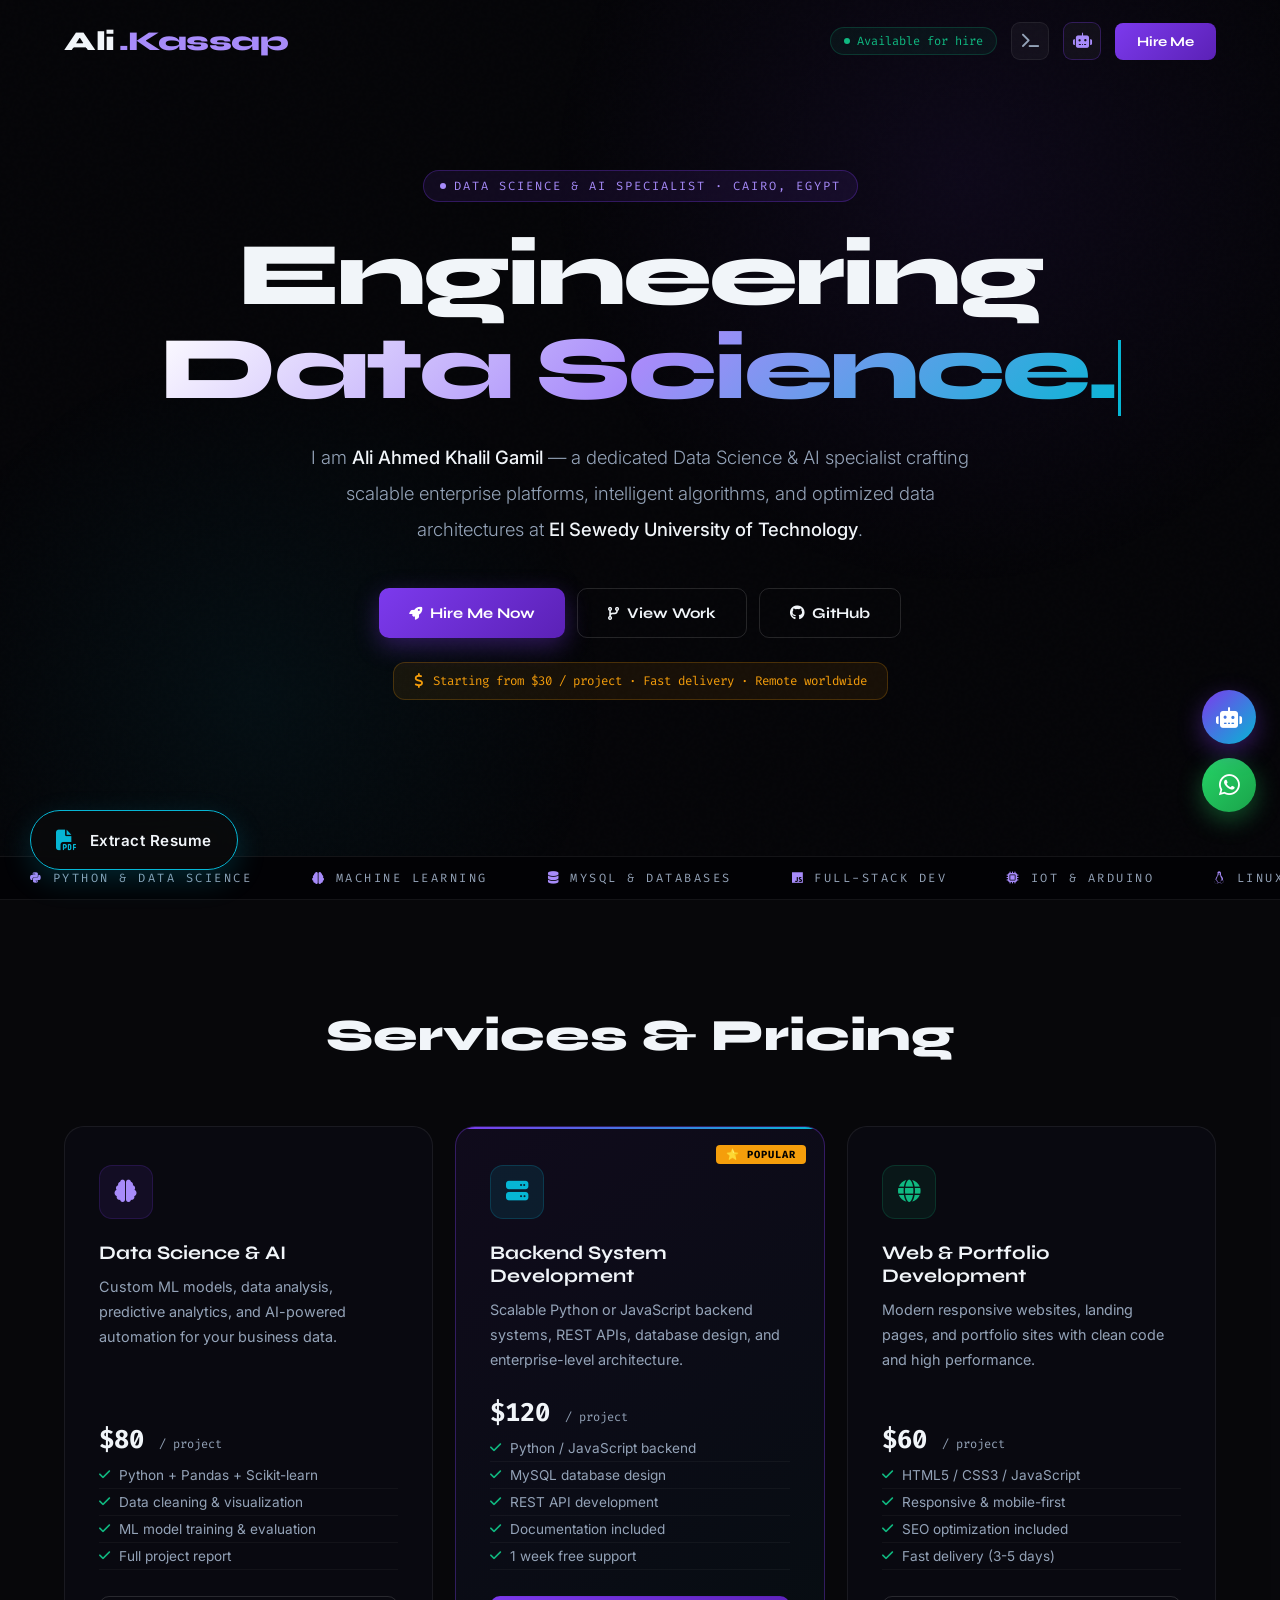
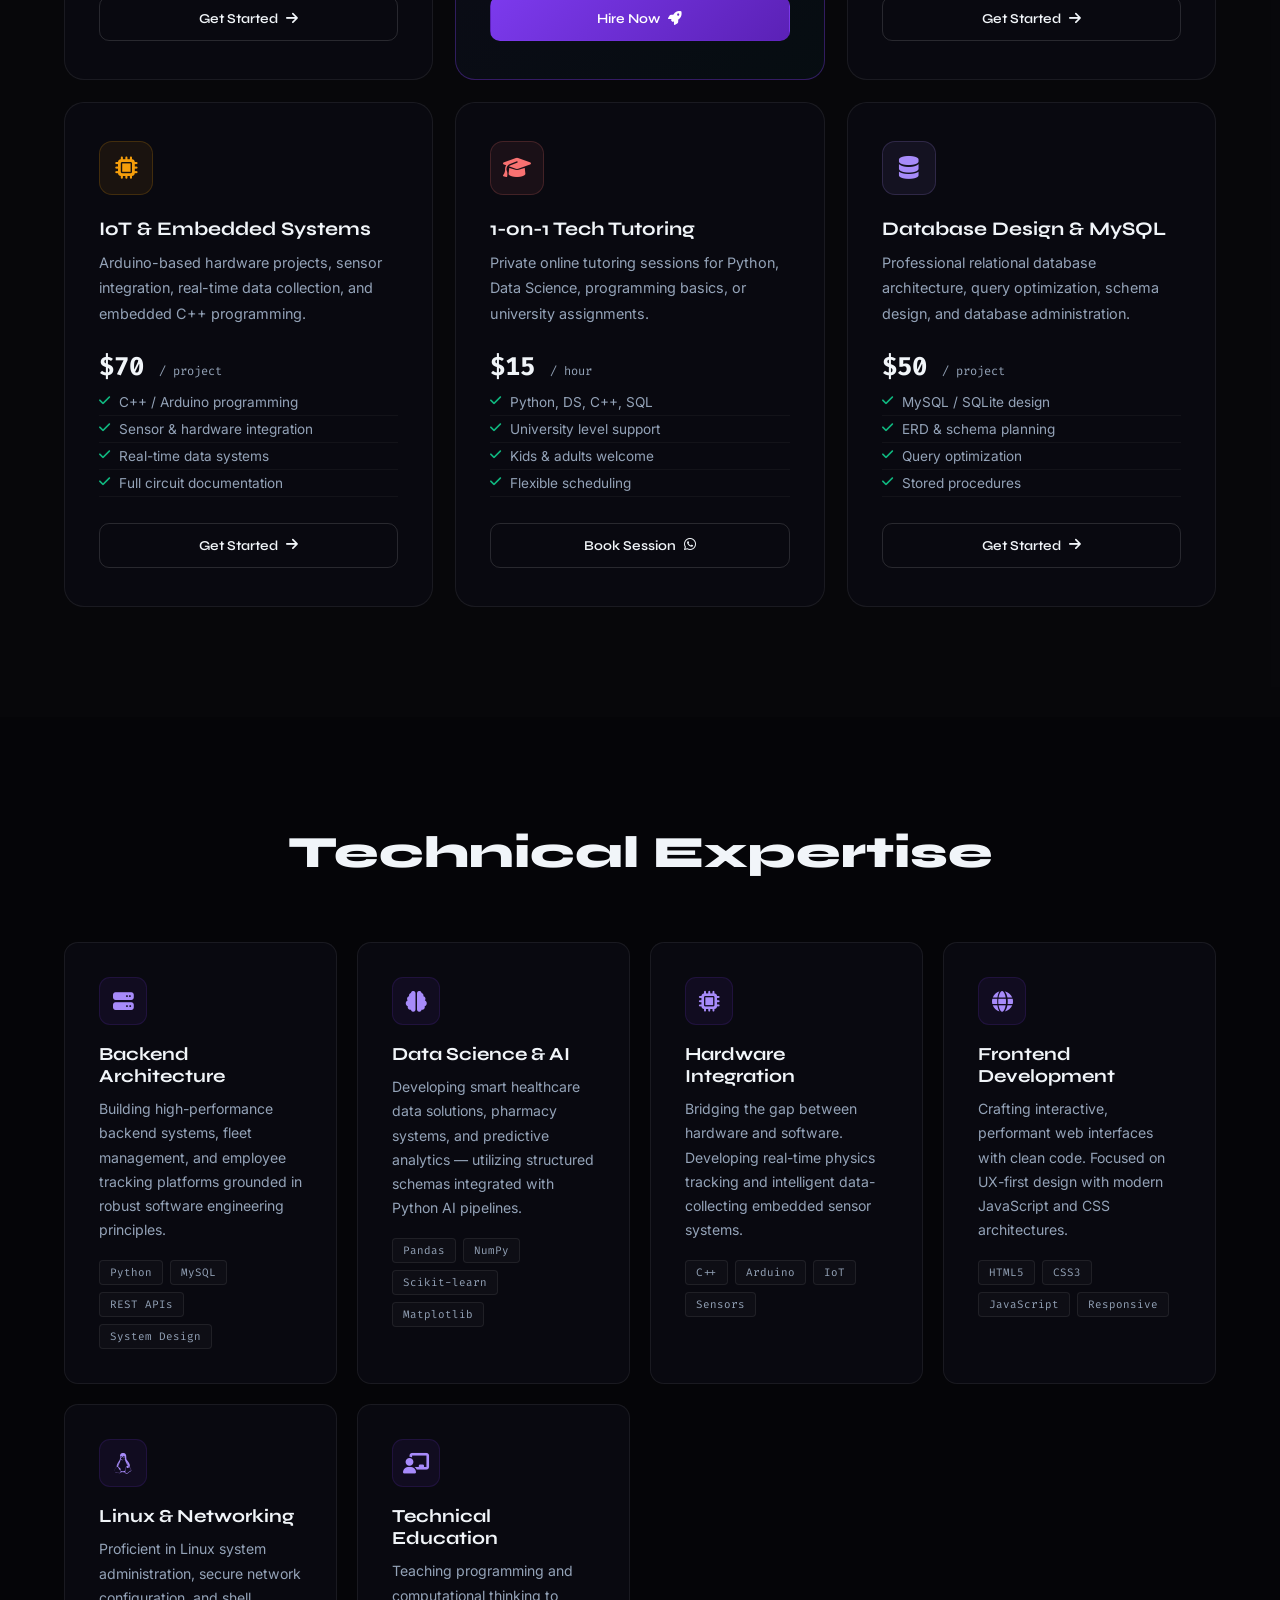
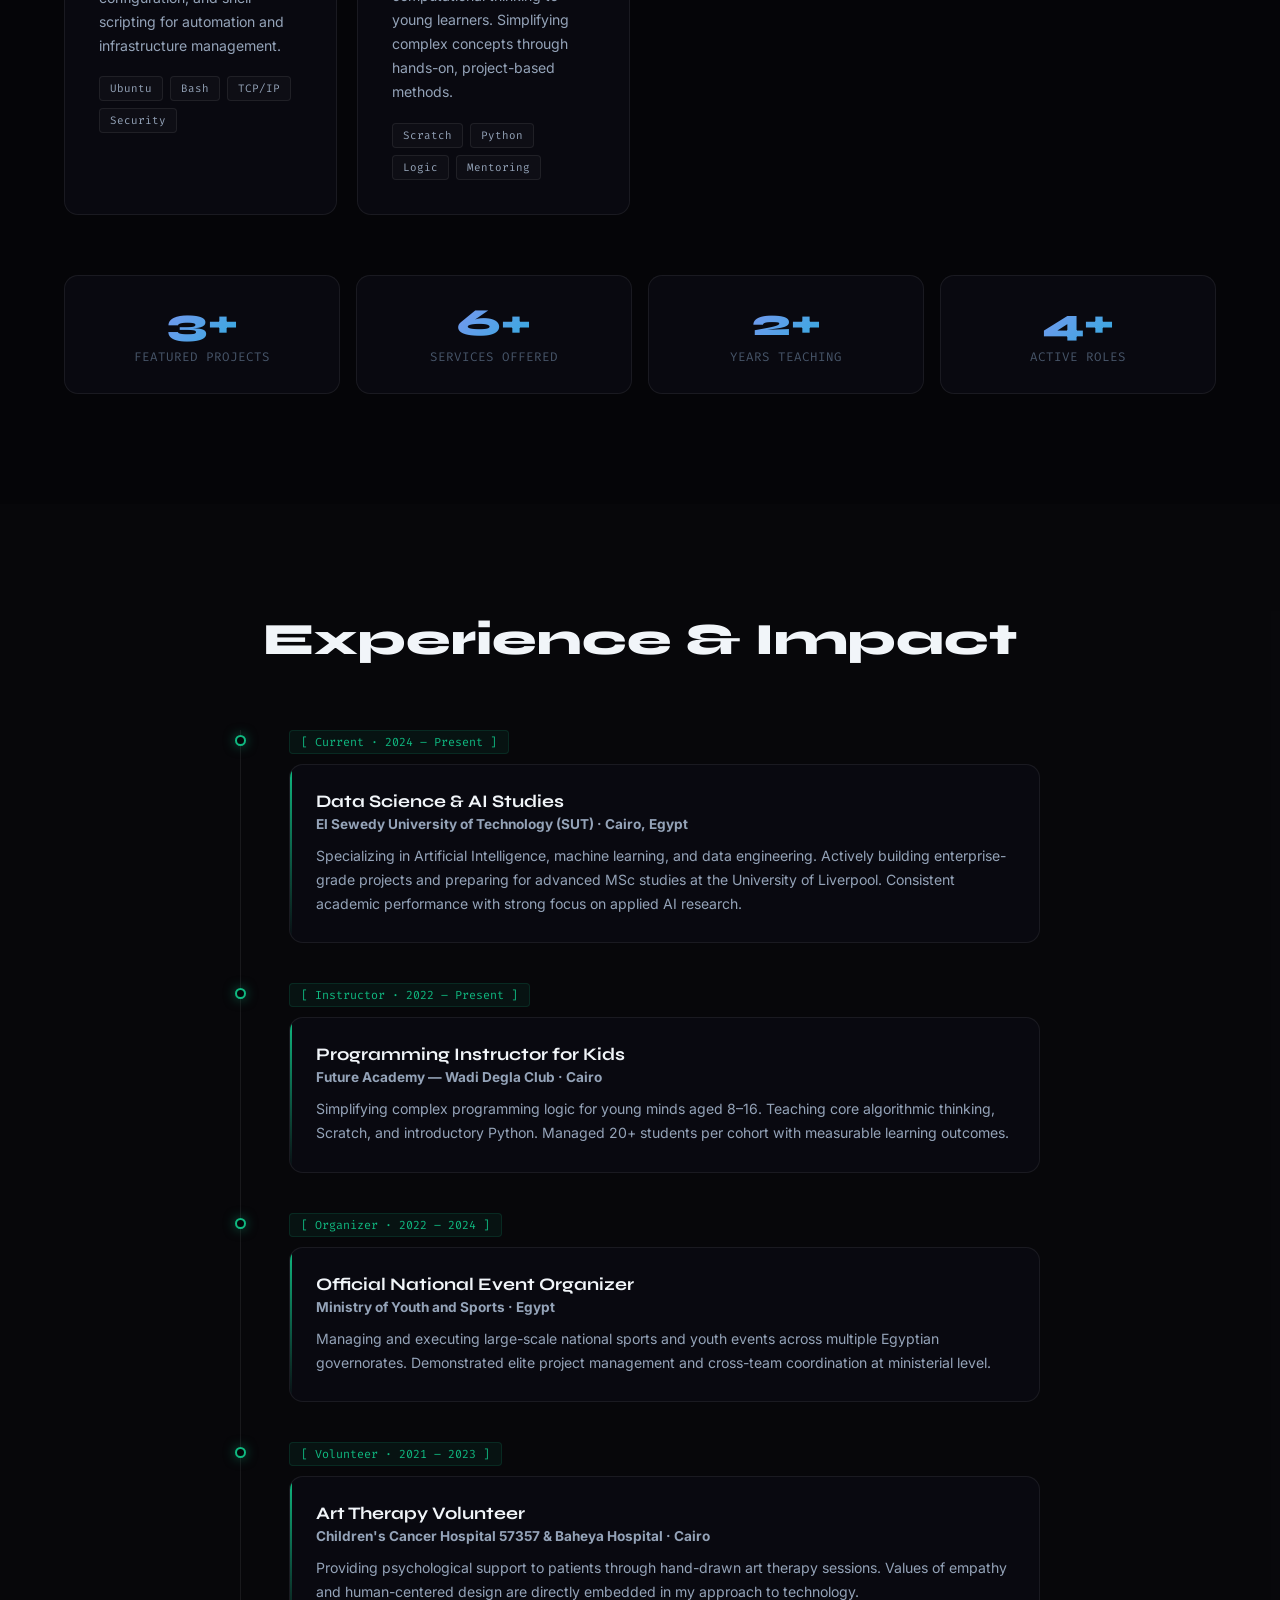
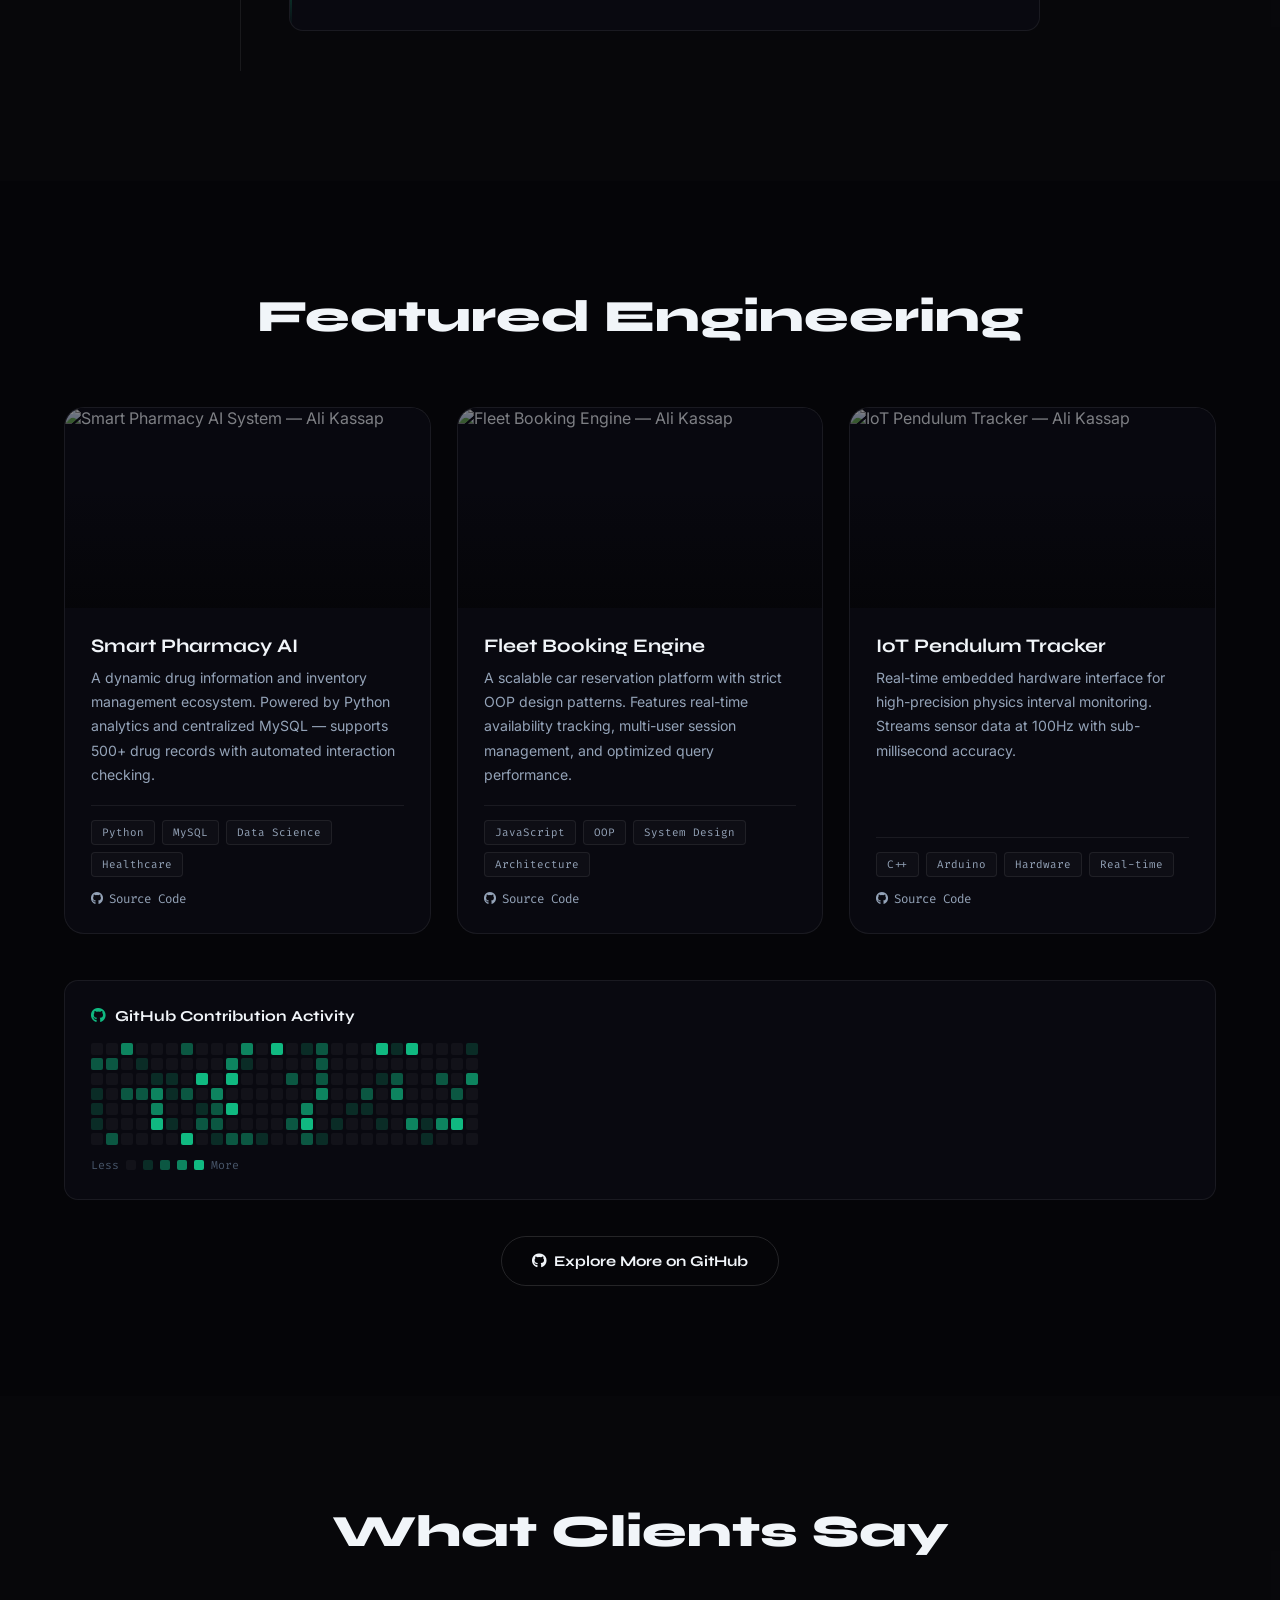
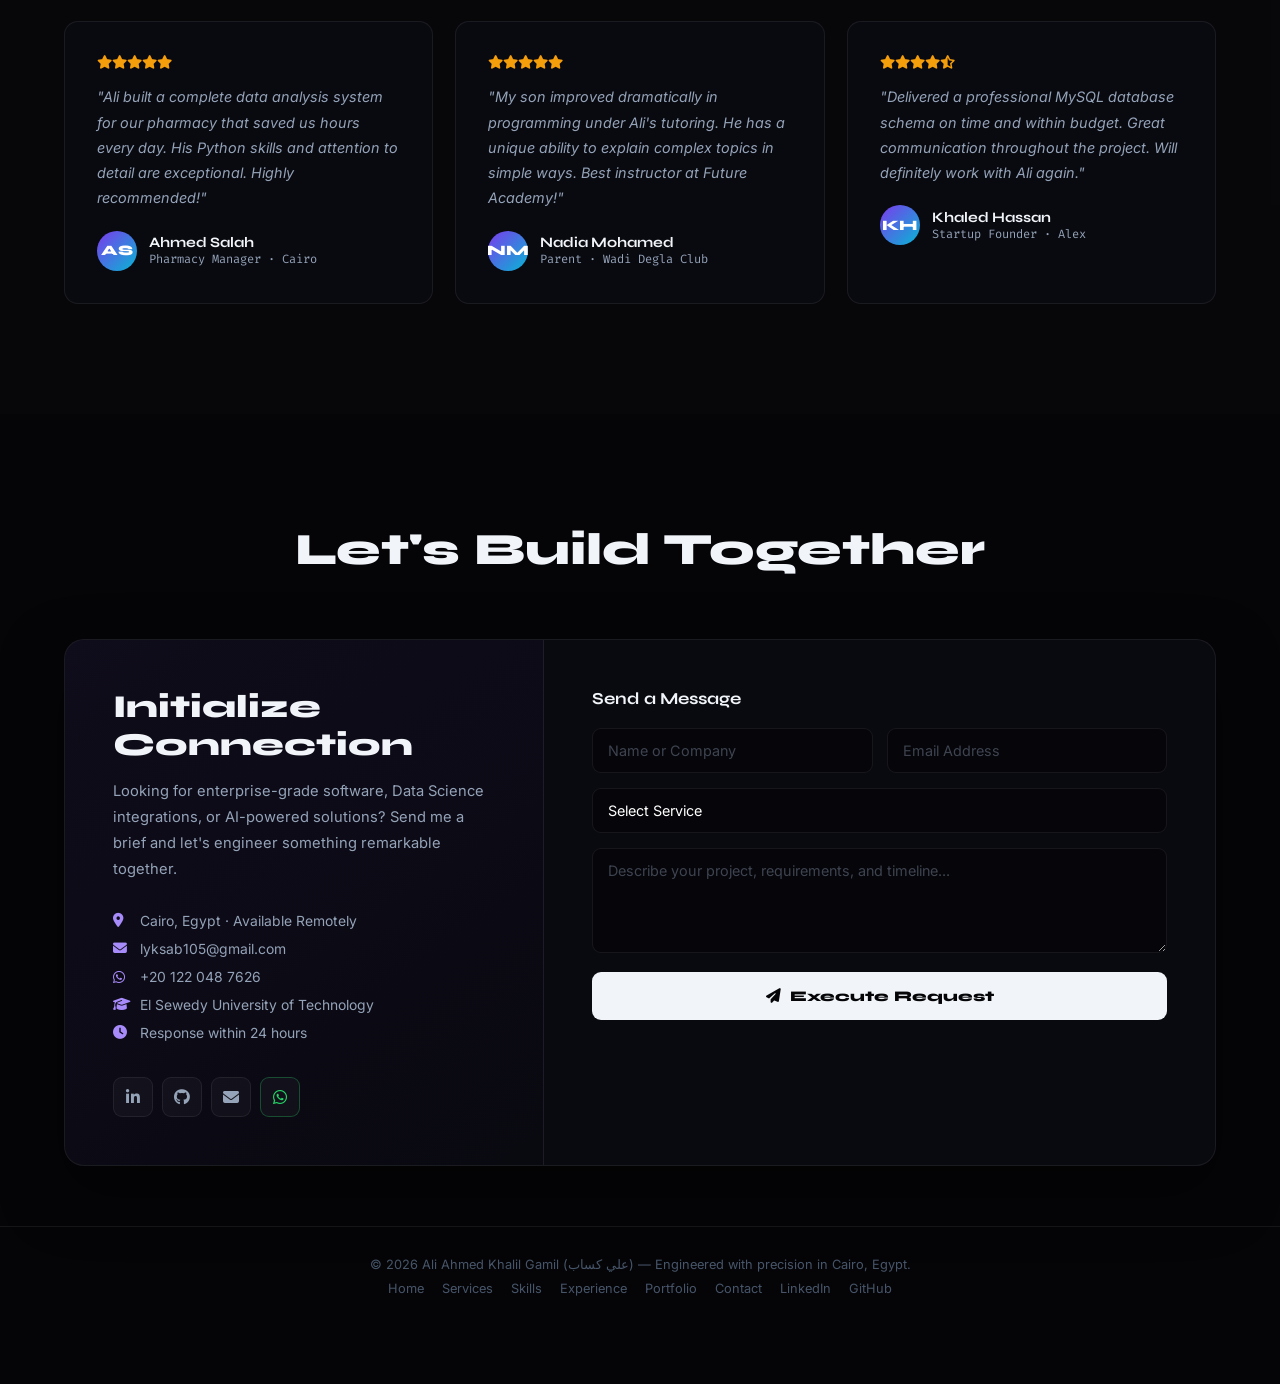
==== commit 2d84b4c0: "Update index.html" ====
--- a/index.html
+++ b/index.html
@@ -793,7 +793,7 @@
 
         /* ════════════════ CV FAB ════════════════ */
         .cv-fab { position: fixed; bottom: 30px; left: 30px; background: rgba(10, 10, 12, 0.8); backdrop-filter: blur(12px); border: 1px solid var(--accent); color: var(--text); padding: 0 25px; height: 60px; border-radius: 30px; display: flex; align-items: center; gap: 12px; z-index: 9999; box-shadow: 0 10px 30px rgba(6, 182, 212, 0.2); text-decoration: none; transition: 0.4s cubic-bezier(0.165, 0.84, 0.44, 1); font-weight: 600; letter-spacing: 0.5px; font-size: 0.95rem; cursor: pointer; }
-        ..cv-fab i { color: var(--accent); font-size: 1.3rem; transition: transform 0.3s, color 0.3s; }
+        .cv-fab i { color: var(--accent); font-size: 1.3rem; transition: 0.3s; }
         .cv-fab:hover { transform: translateY(-5px) scale(1.02); box-shadow: 0 15px 40px rgba(6, 182, 212, 0.4); background: rgba(6, 182, 212, 0.05); }
         .cv-fab:hover i { transform: translateY(-2px); }
         @media (max-width: 768px) { .cv-fab { bottom: 90px; left: 20px; height: 50px; padding: 0 18px; font-size: 0.85rem; } .cv-fab i { font-size: 1.1rem; } }
@@ -898,22 +898,22 @@
     <div class="container">
         <div class="hero-badge reveal">Data Science & AI Specialist · Cairo, Egypt</div>
 
-        <h1 class="headline reveal d1">
+        <h1 class="headline">
             <span class="decode-span" data-val="Engineering"></span><br>
             <span class="type-wrap"><span class="grad-text" id="typer"></span><span class="type-cursor"></span></span>
         </h1>
 
-        <p class="hero-desc reveal d2">
+        <p class="hero-desc">
             I am <strong>Ali Ahmed Khalil Gamil</strong> — a dedicated Data Science &amp; AI specialist crafting scalable enterprise platforms, intelligent algorithms, and optimized data architectures at <strong>El Sewedy University of Technology</strong>.
         </p>
 
-        <div class="btn-group reveal d3">
+        <div class="btn-group">
             <a href="#contact" class="btn btn-cta"><i class="fas fa-rocket" style="font-size:.82rem"></i> Hire Me Now</a>
             <a href="#portfolio" class="btn btn-outline"><i class="fas fa-code-branch" style="font-size:.82rem"></i> View Work</a>
             <a href="https://github.com/AliAhmedKhalil-cs" target="_blank" rel="noopener" class="btn btn-outline"><i class="fab fa-github"></i> GitHub</a>
         </div>
 
-        <div class="reveal d4" style="text-align:center">
+        <div class="text-align:center">
             <div class="hero-price-badge">
                 <i class="fas fa-dollar-sign"></i>
                 Starting from $30 / project · Fast delivery · Remote worldwide
@@ -1554,4 +1554,4 @@
 })();
 </script>
 </body>
-</html>
+</html>
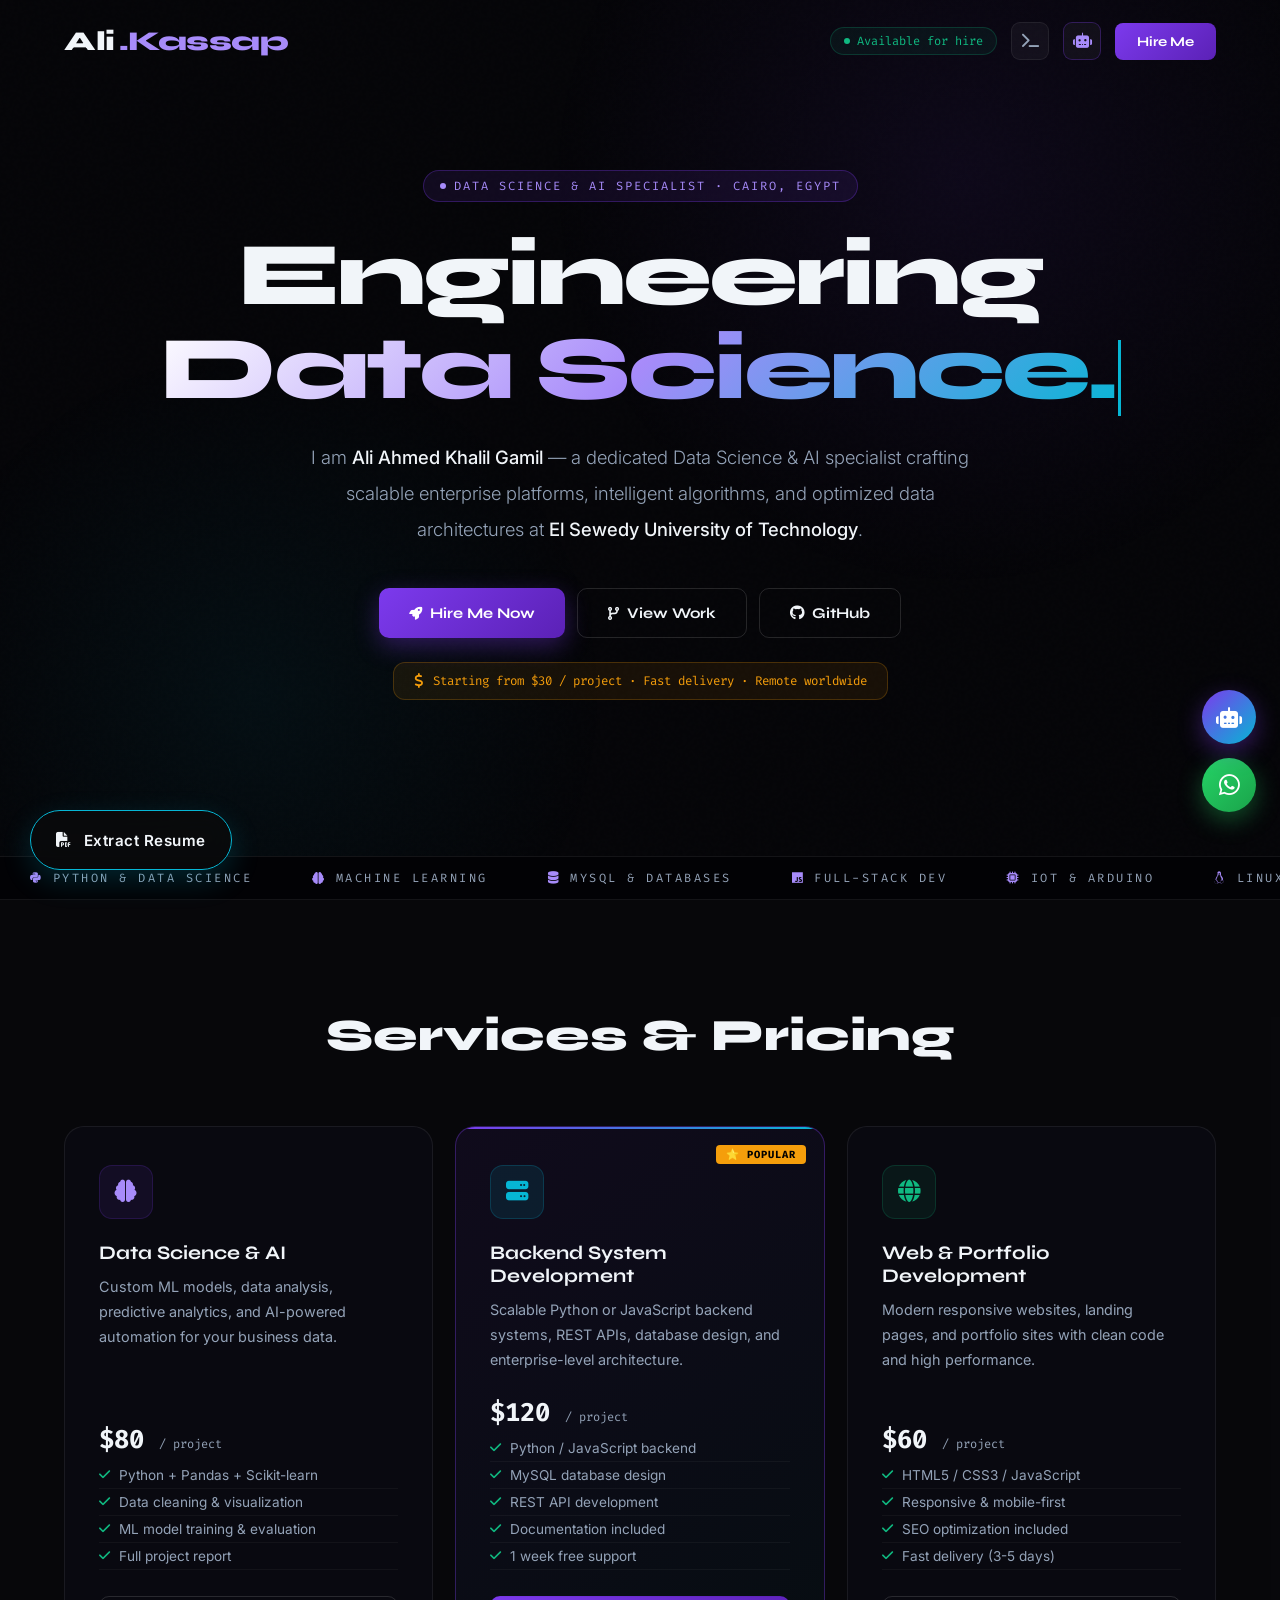
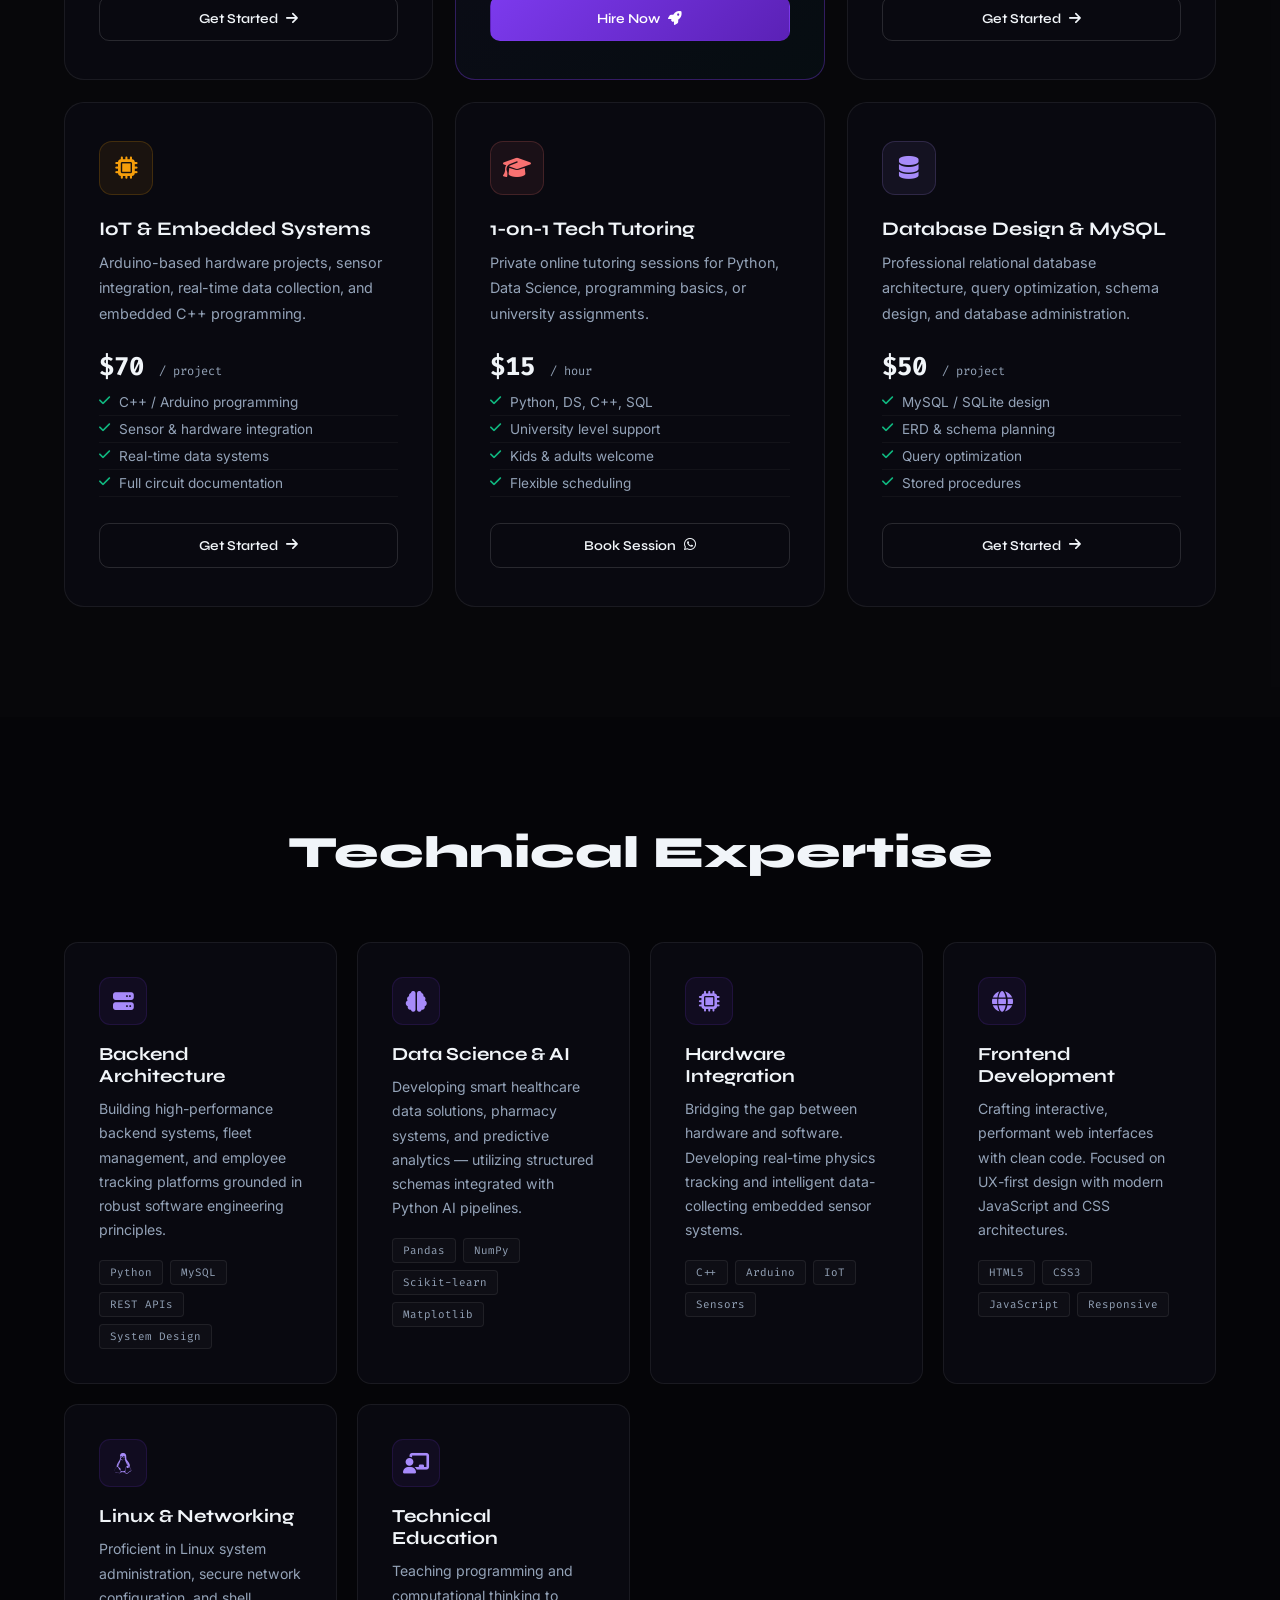
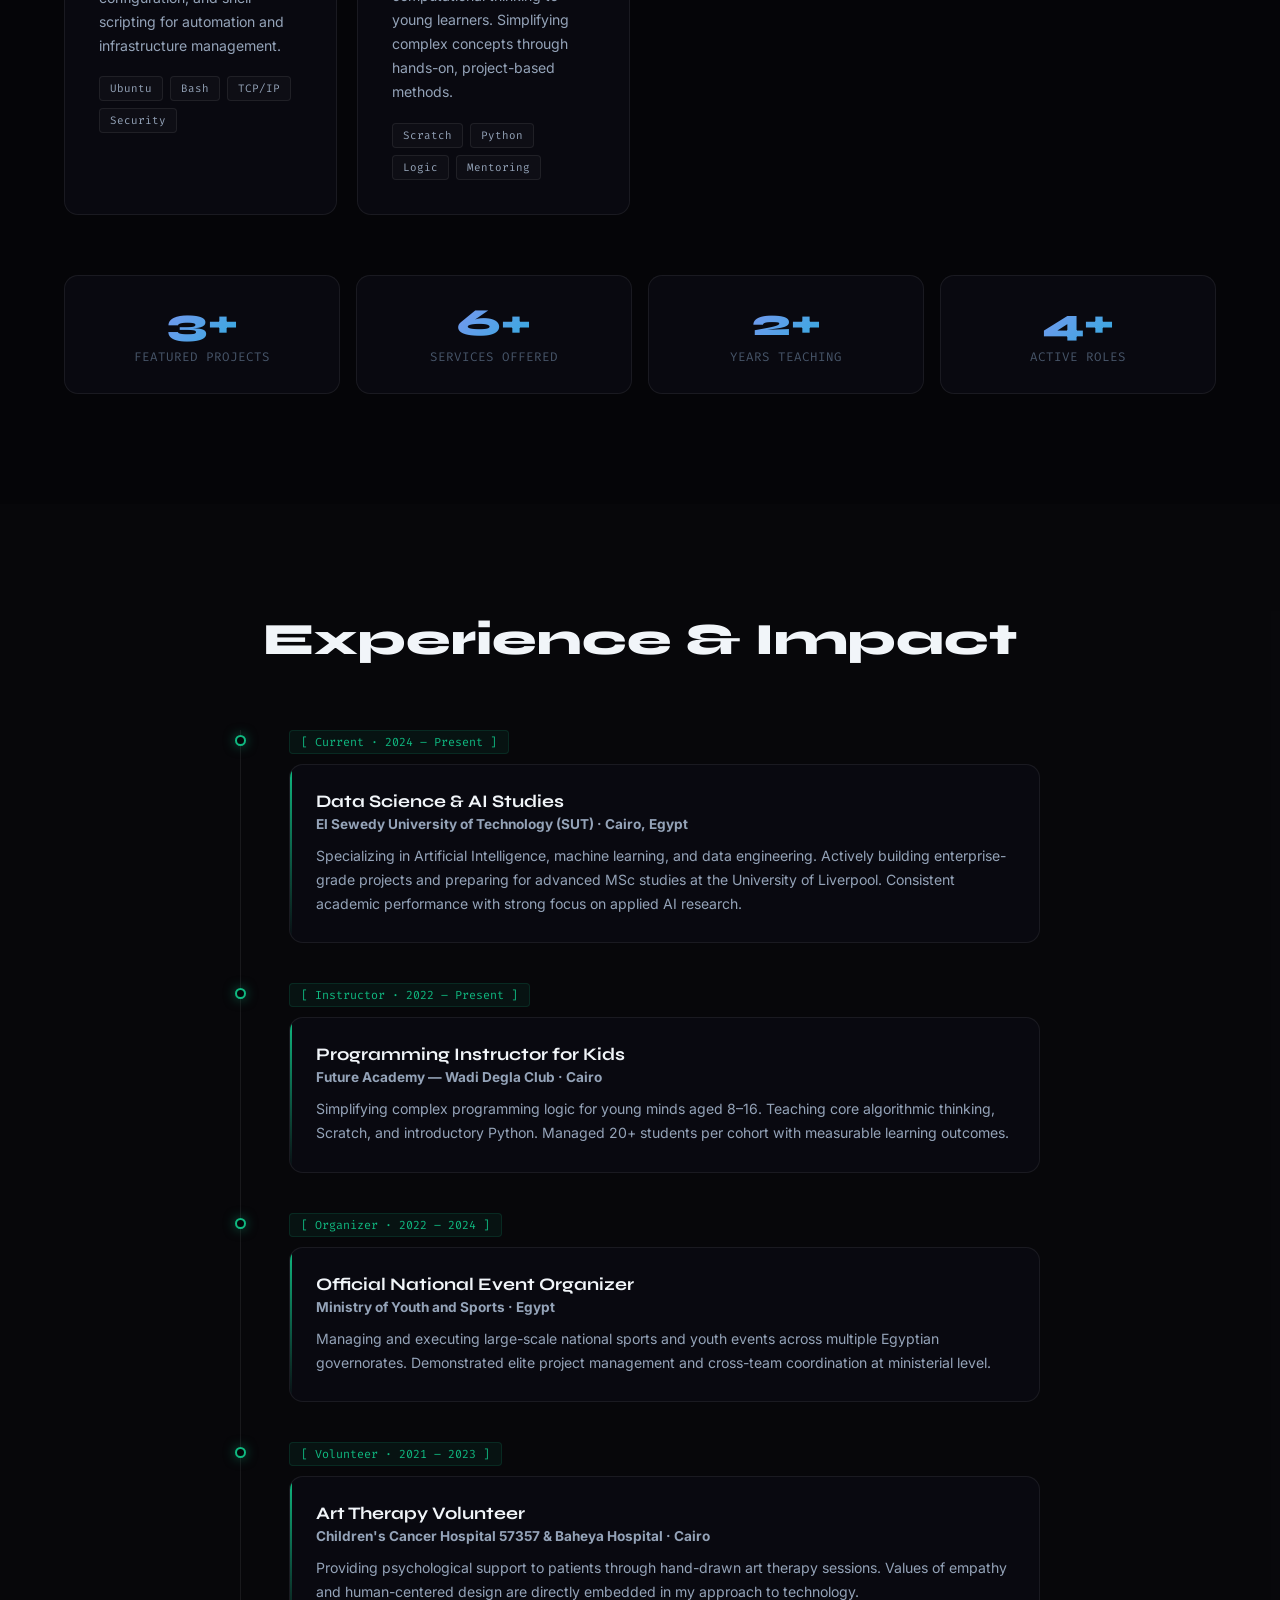
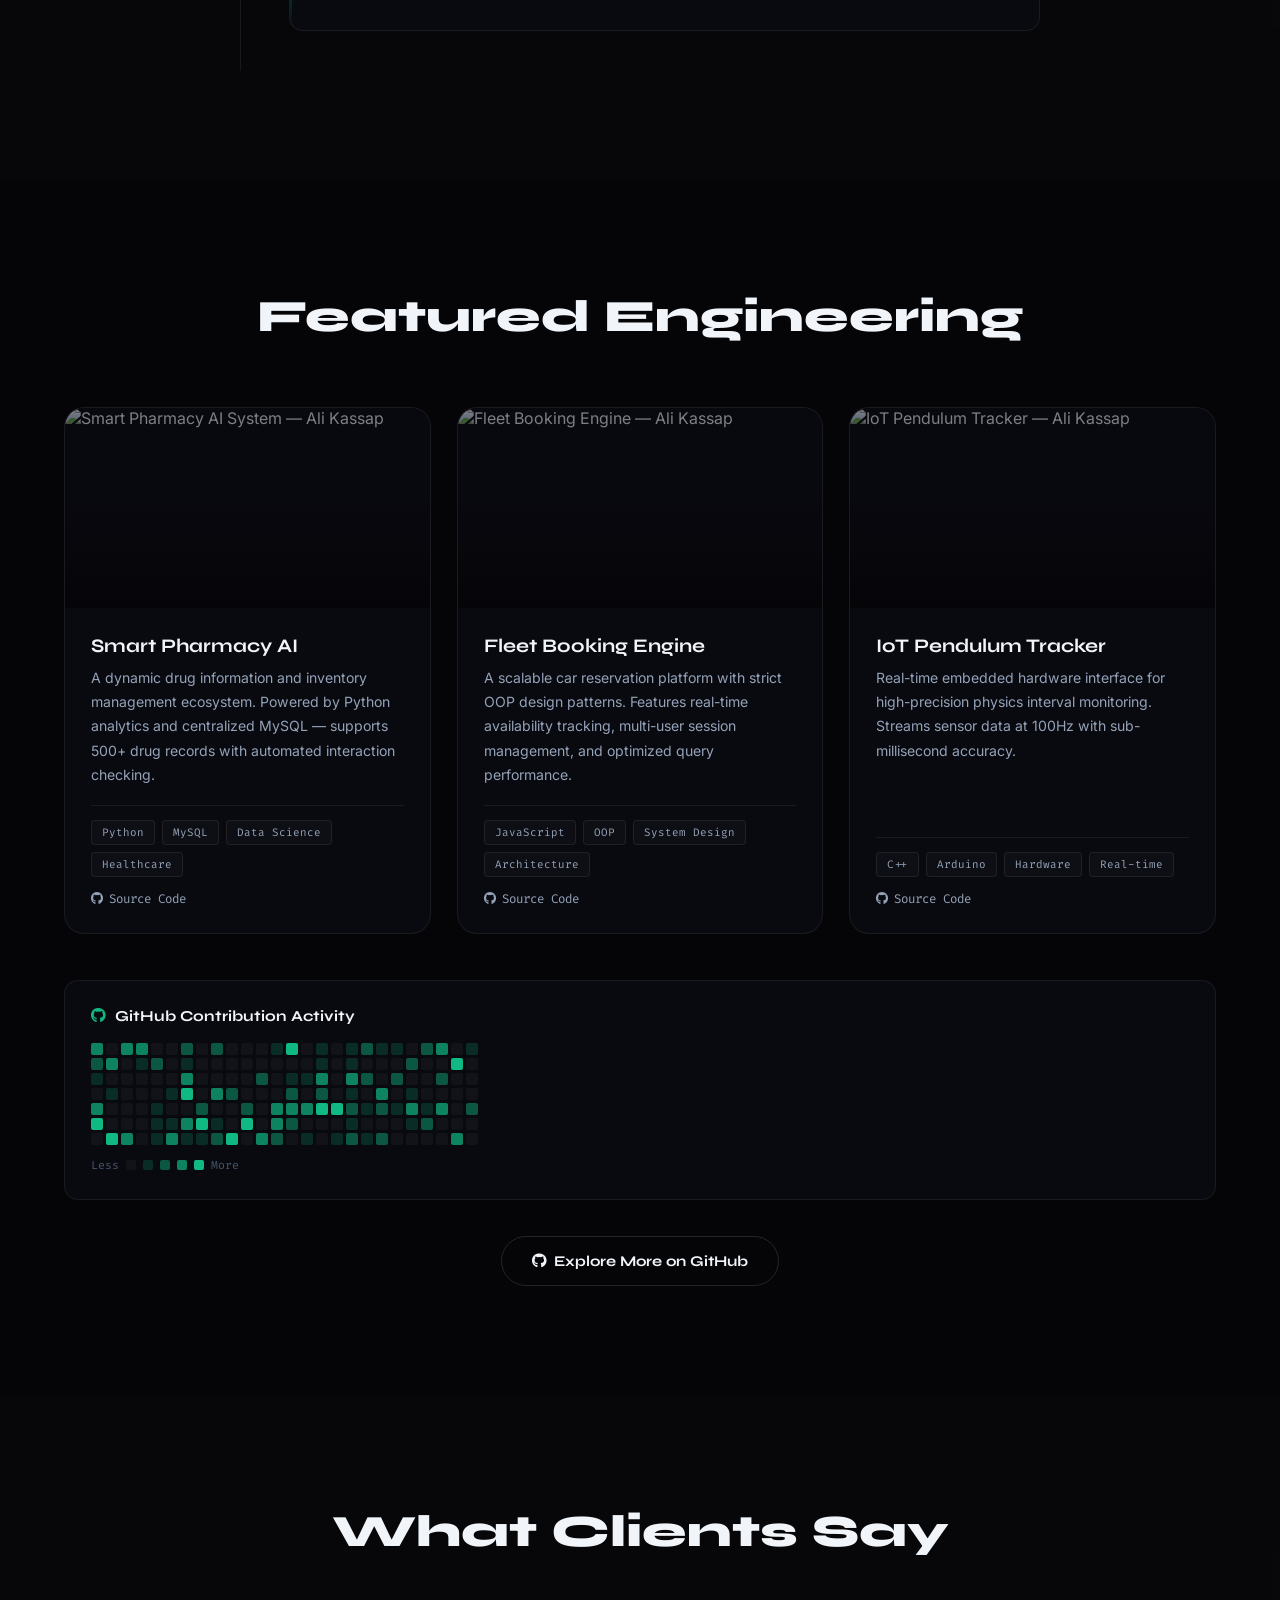
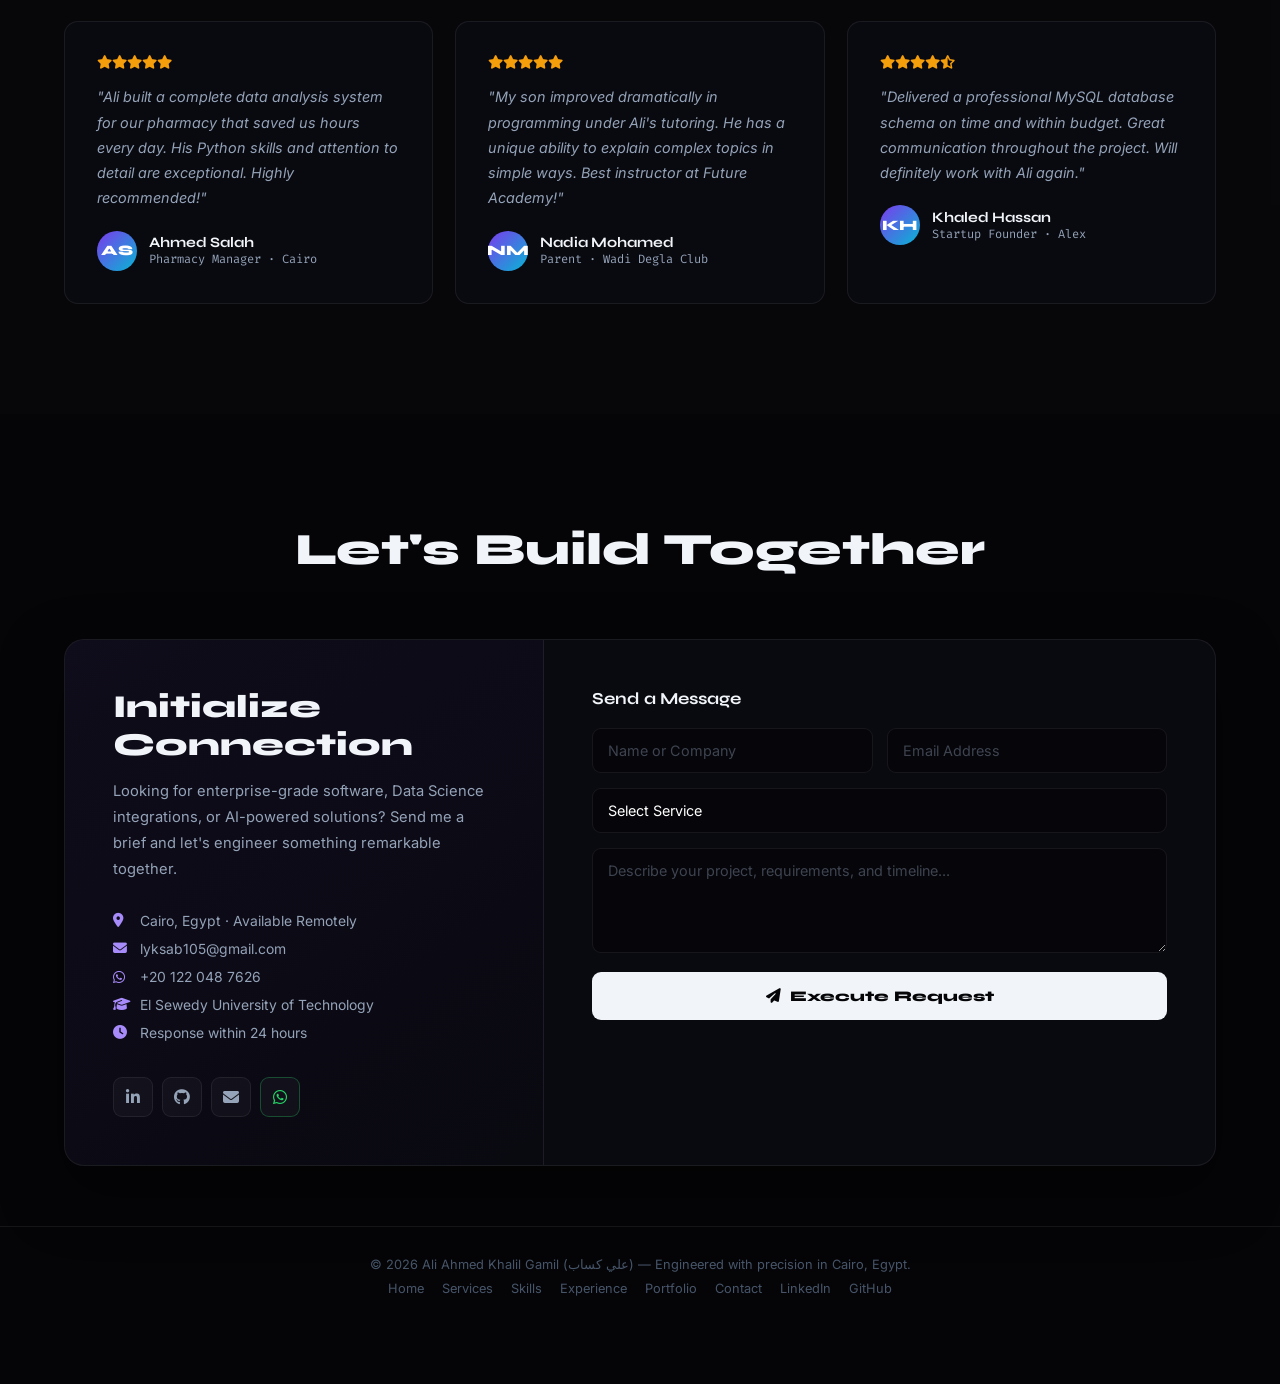
==== commit 67ca789e: "Merge branch 'main' of https://github.com/AliAhmedKhalil-cs/Ali.tech" ====
--- a/index.html
+++ b/index.html
@@ -793,7 +793,7 @@
 
         /* ════════════════ CV FAB ════════════════ */
         .cv-fab { position: fixed; bottom: 30px; left: 30px; background: rgba(10, 10, 12, 0.8); backdrop-filter: blur(12px); border: 1px solid var(--accent); color: var(--text); padding: 0 25px; height: 60px; border-radius: 30px; display: flex; align-items: center; gap: 12px; z-index: 9999; box-shadow: 0 10px 30px rgba(6, 182, 212, 0.2); text-decoration: none; transition: 0.4s cubic-bezier(0.165, 0.84, 0.44, 1); font-weight: 600; letter-spacing: 0.5px; font-size: 0.95rem; cursor: pointer; }
-        .cv-fab i { color: var(--accent); font-size: 1.3rem; transition: 0.3s; }
+        ..cv-fab i { color: var(--accent); font-size: 1.3rem; transition: transform 0.3s, color 0.3s; }
         .cv-fab:hover { transform: translateY(-5px) scale(1.02); box-shadow: 0 15px 40px rgba(6, 182, 212, 0.4); background: rgba(6, 182, 212, 0.05); }
         .cv-fab:hover i { transform: translateY(-2px); }
         @media (max-width: 768px) { .cv-fab { bottom: 90px; left: 20px; height: 50px; padding: 0 18px; font-size: 0.85rem; } .cv-fab i { font-size: 1.1rem; } }
@@ -1554,4 +1554,4 @@
 })();
 </script>
 </body>
-</html>+</html>
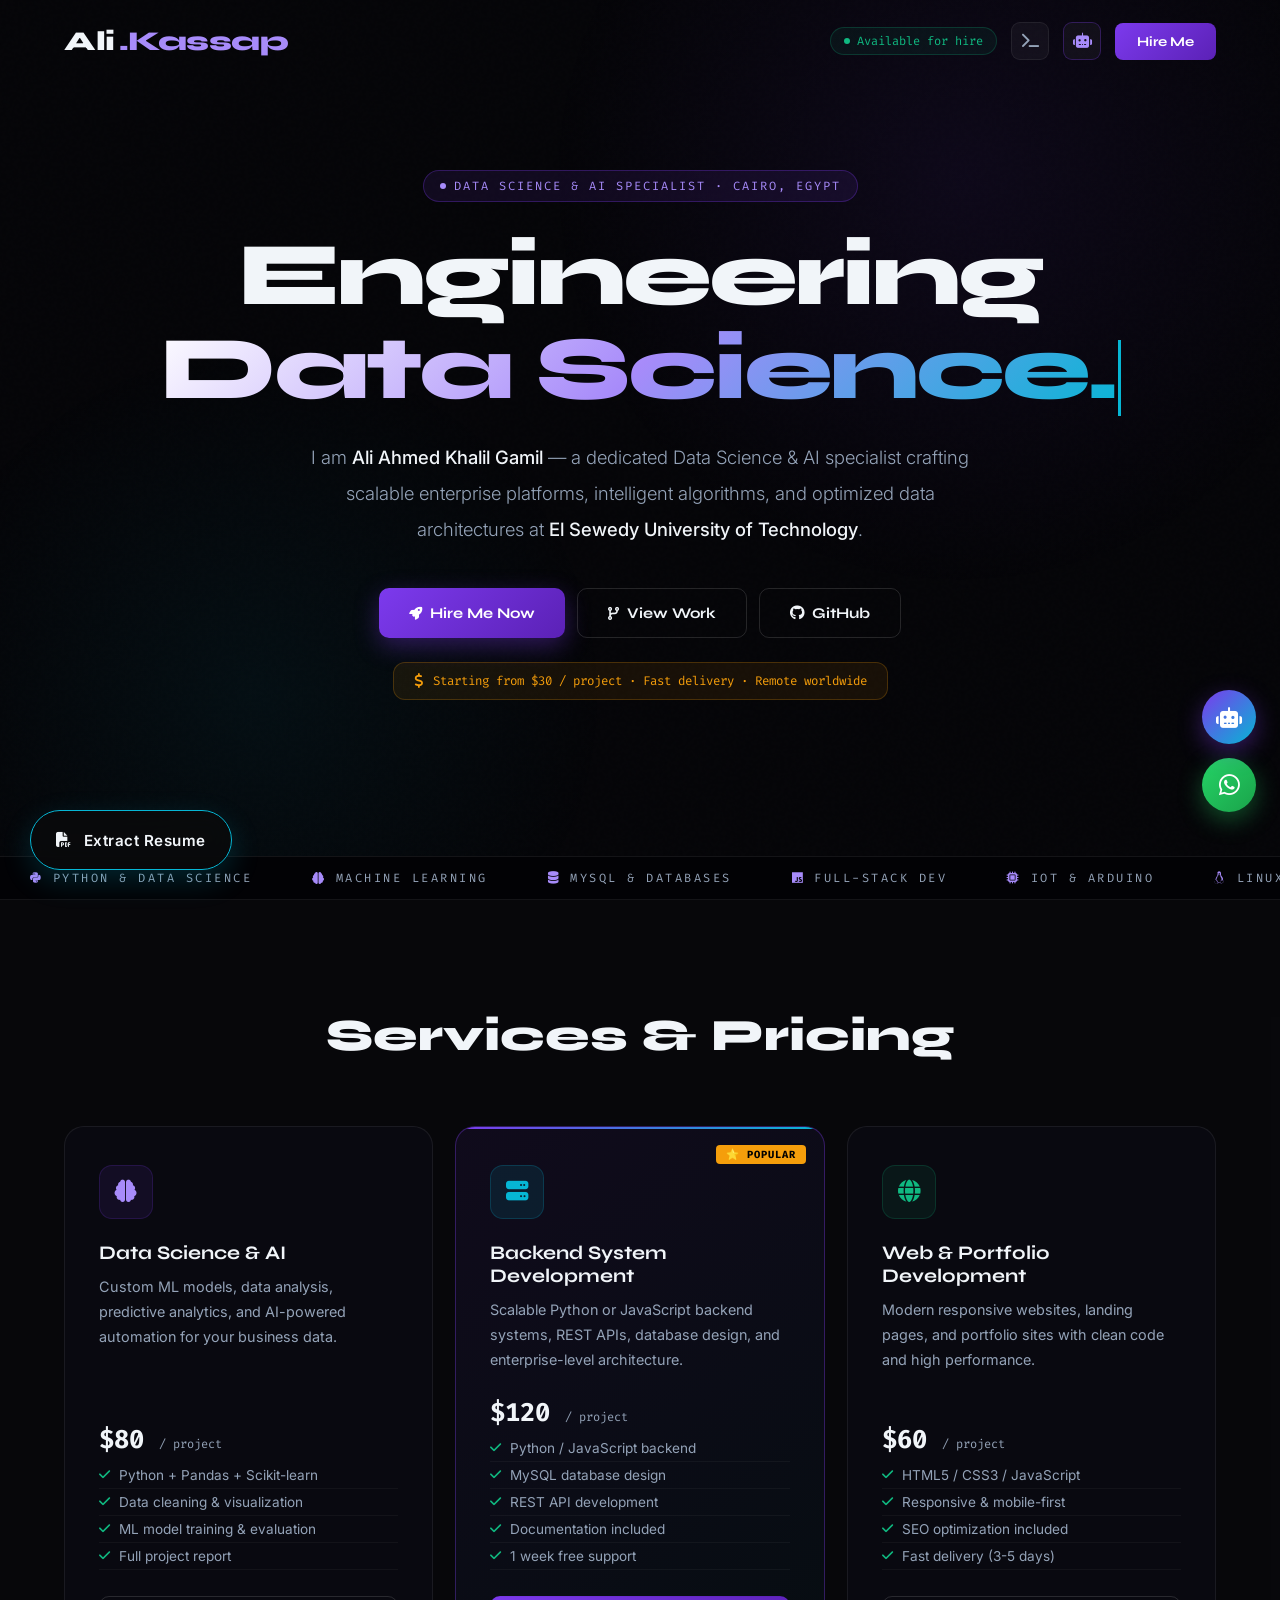
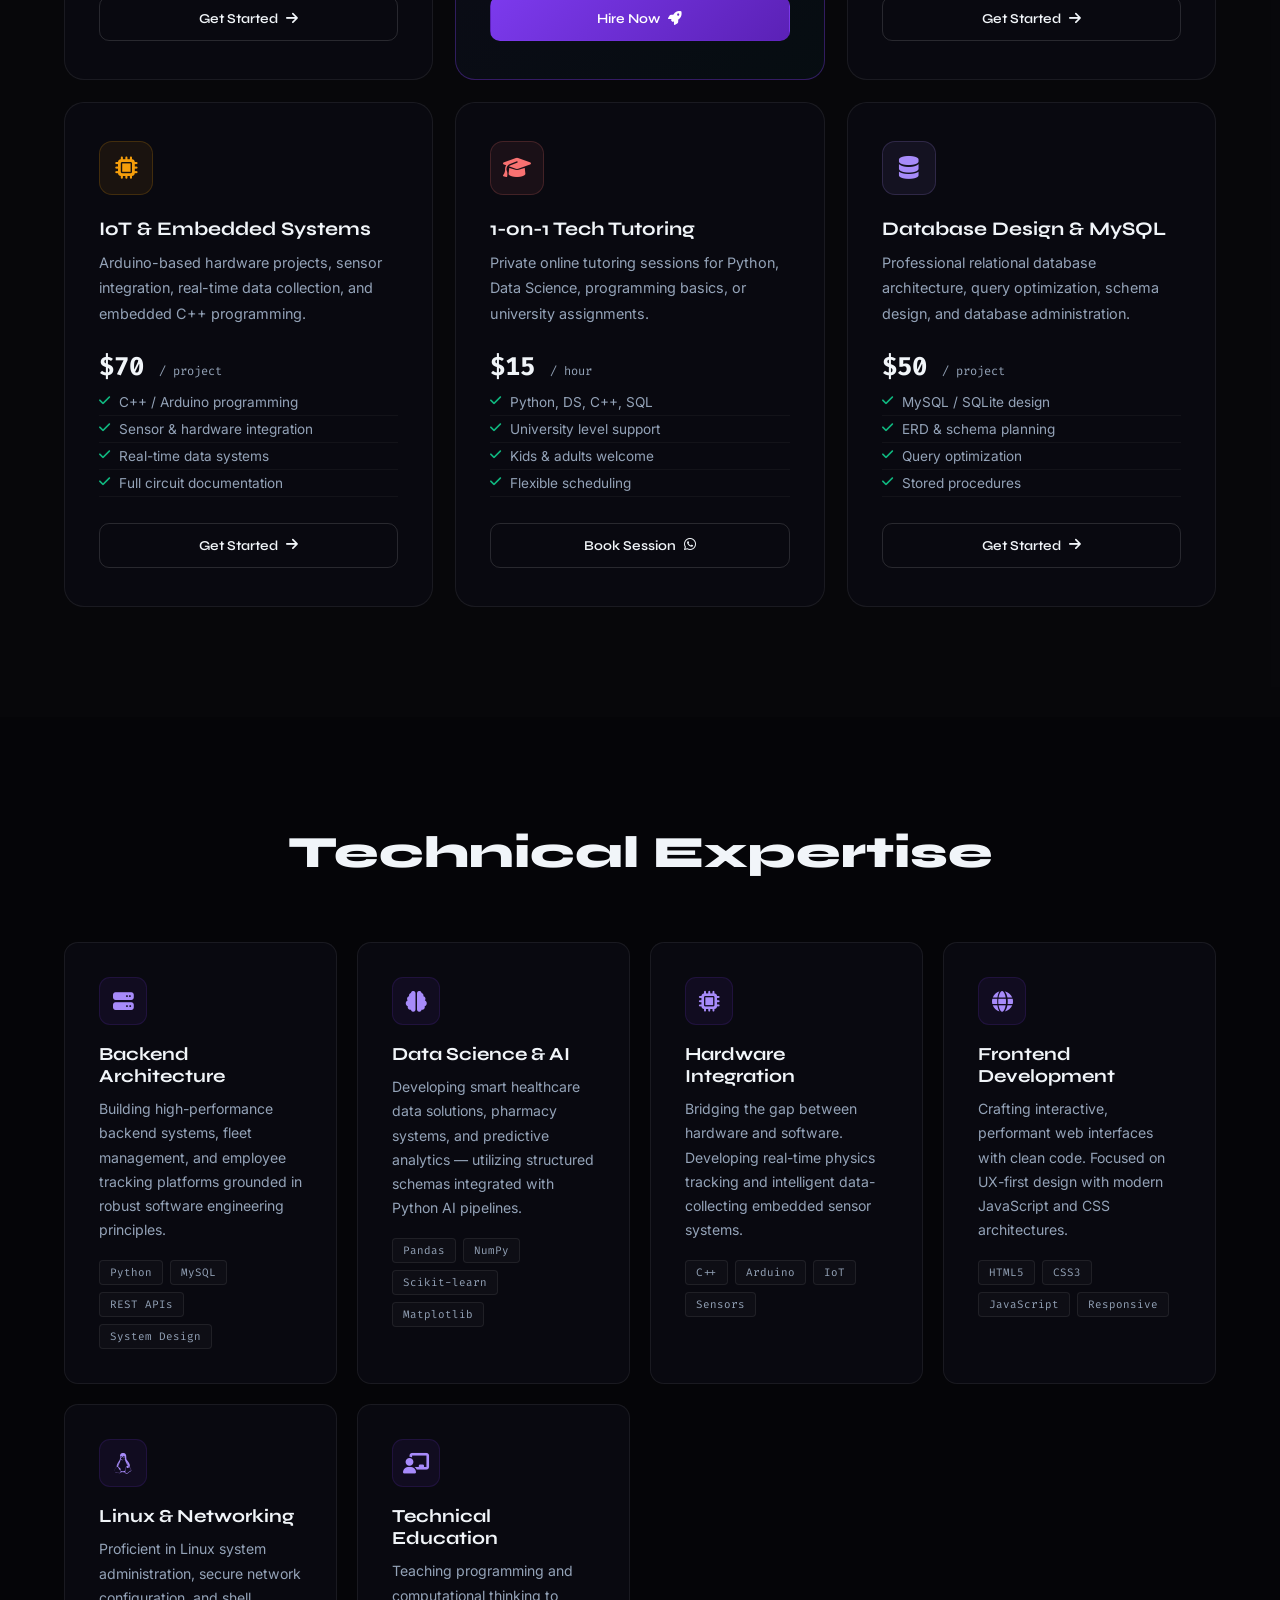
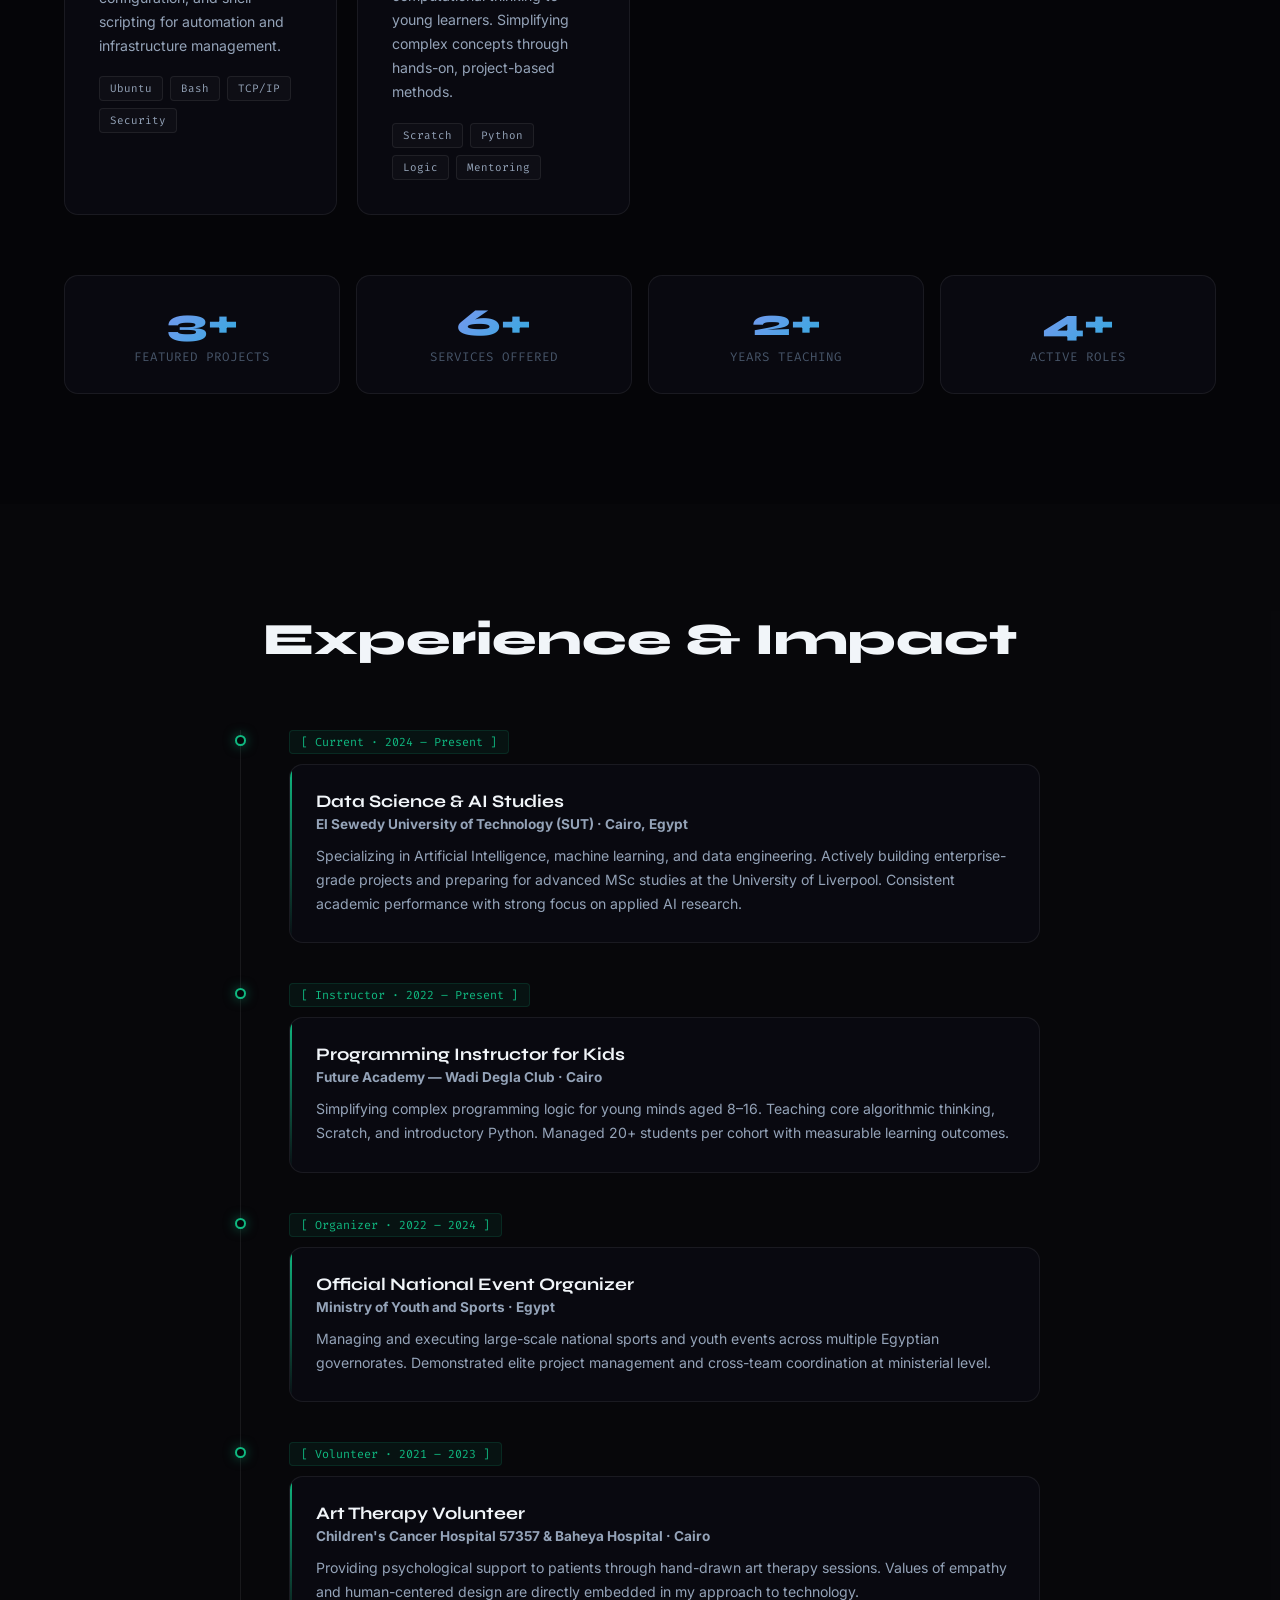
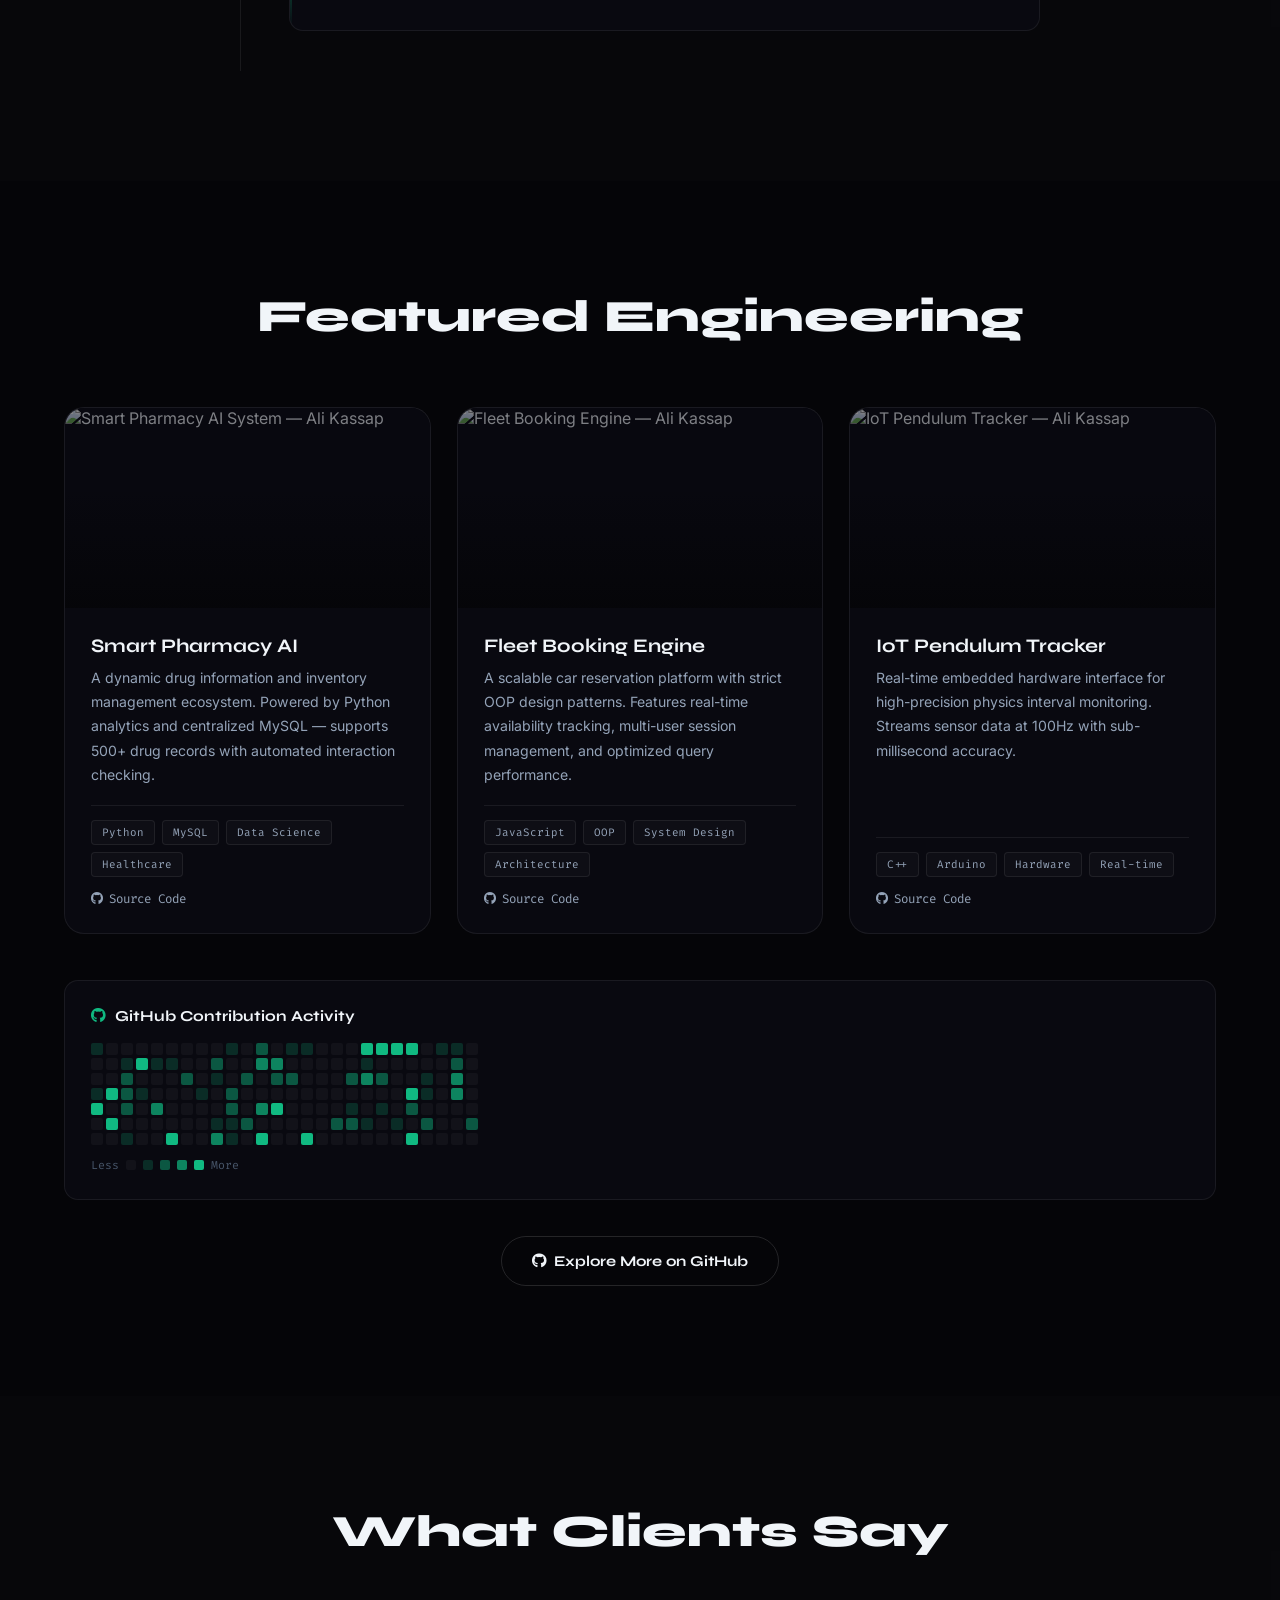
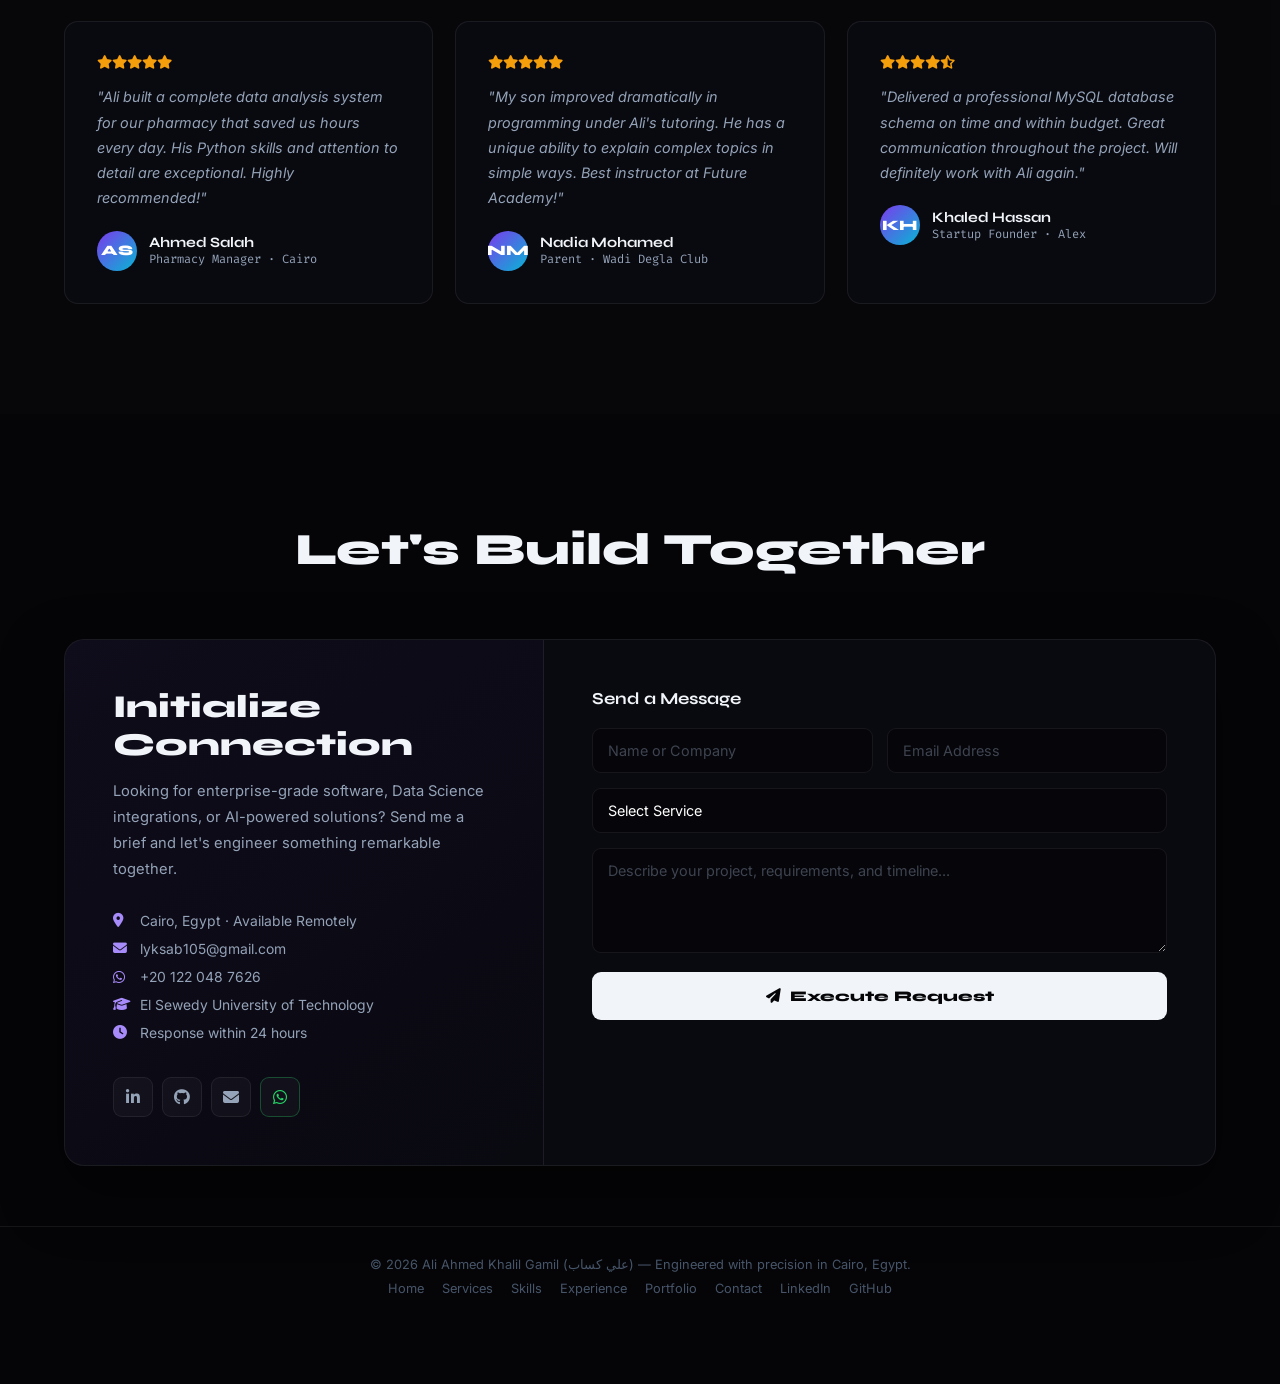
==== commit b4e7af17: "Update index.html" ====
--- a/index.html
+++ b/index.html
@@ -375,7 +375,7 @@
             letter-spacing: 2.5px; text-transform: uppercase;
         }
         .ticker-item i { color: var(--primary-light); }
-        @keyframes ticker { 0% { transform: translateX(0); } 100% { transform: translateX(-50%); } }
+        @keyframes ticker { 0% { transform: translate3d(0,0,0); } 100% { transform: translate3d(-50%,0,0); } }
 
         /* ════════════════════════════════════════════════════
            SECTION SHARED
@@ -1420,18 +1420,29 @@
     }
 
     /* ── Scroll ── */
+    /* ── Scroll (Optimized for Mobile) ── */
     function initScroll(){
-        window.addEventListener('scroll',()=>{
-            const s=document.documentElement.scrollTop;
-            const t=document.documentElement.scrollHeight-document.documentElement.clientHeight;
-            document.getElementById('scrollbar').style.width=(s/t*100)+'%';
-            document.getElementById('navbar').classList.toggle('scrolled',s>50);
-            let cur='';
-            document.querySelectorAll('section,header').forEach(sec=>{ if(scrollY>=sec.offsetTop-80) cur=sec.getAttribute('id'); });
-            document.querySelectorAll('.mobile-nav a').forEach(a=>{ a.classList.toggle('active',a.getAttribute('href')==='#'+cur); });
-        });
+        let ticking = false;
+        window.addEventListener('scroll', () => {
+            if (!ticking) {
+                window.requestAnimationFrame(() => {
+                    const s = document.documentElement.scrollTop;
+                    const t = document.documentElement.scrollHeight - document.documentElement.clientHeight;
+                    document.getElementById('scrollbar').style.width = (s/t*100) + '%';
+                    document.getElementById('navbar').classList.toggle('scrolled', s > 50);
+                    let cur = '';
+                    document.querySelectorAll('section,header').forEach(sec => { 
+                        if(s >= sec.offsetTop - 100) cur = sec.getAttribute('id'); 
+                    });
+                    document.querySelectorAll('.mobile-nav a').forEach(a => { 
+                        a.classList.toggle('active', a.getAttribute('href') === '#' + cur); 
+                    });
+                    ticking = false;
+                });
+                ticking = true;
+            }
+        }, { passive: true });
     }
-
     /* ── Terminal ── */
     window.openTerm = () => { document.getElementById('termOverlay').classList.add('on'); setTimeout(()=>document.getElementById('t-input').focus(),80); };
     window.closeTerm = () => document.getElementById('termOverlay').classList.remove('on');
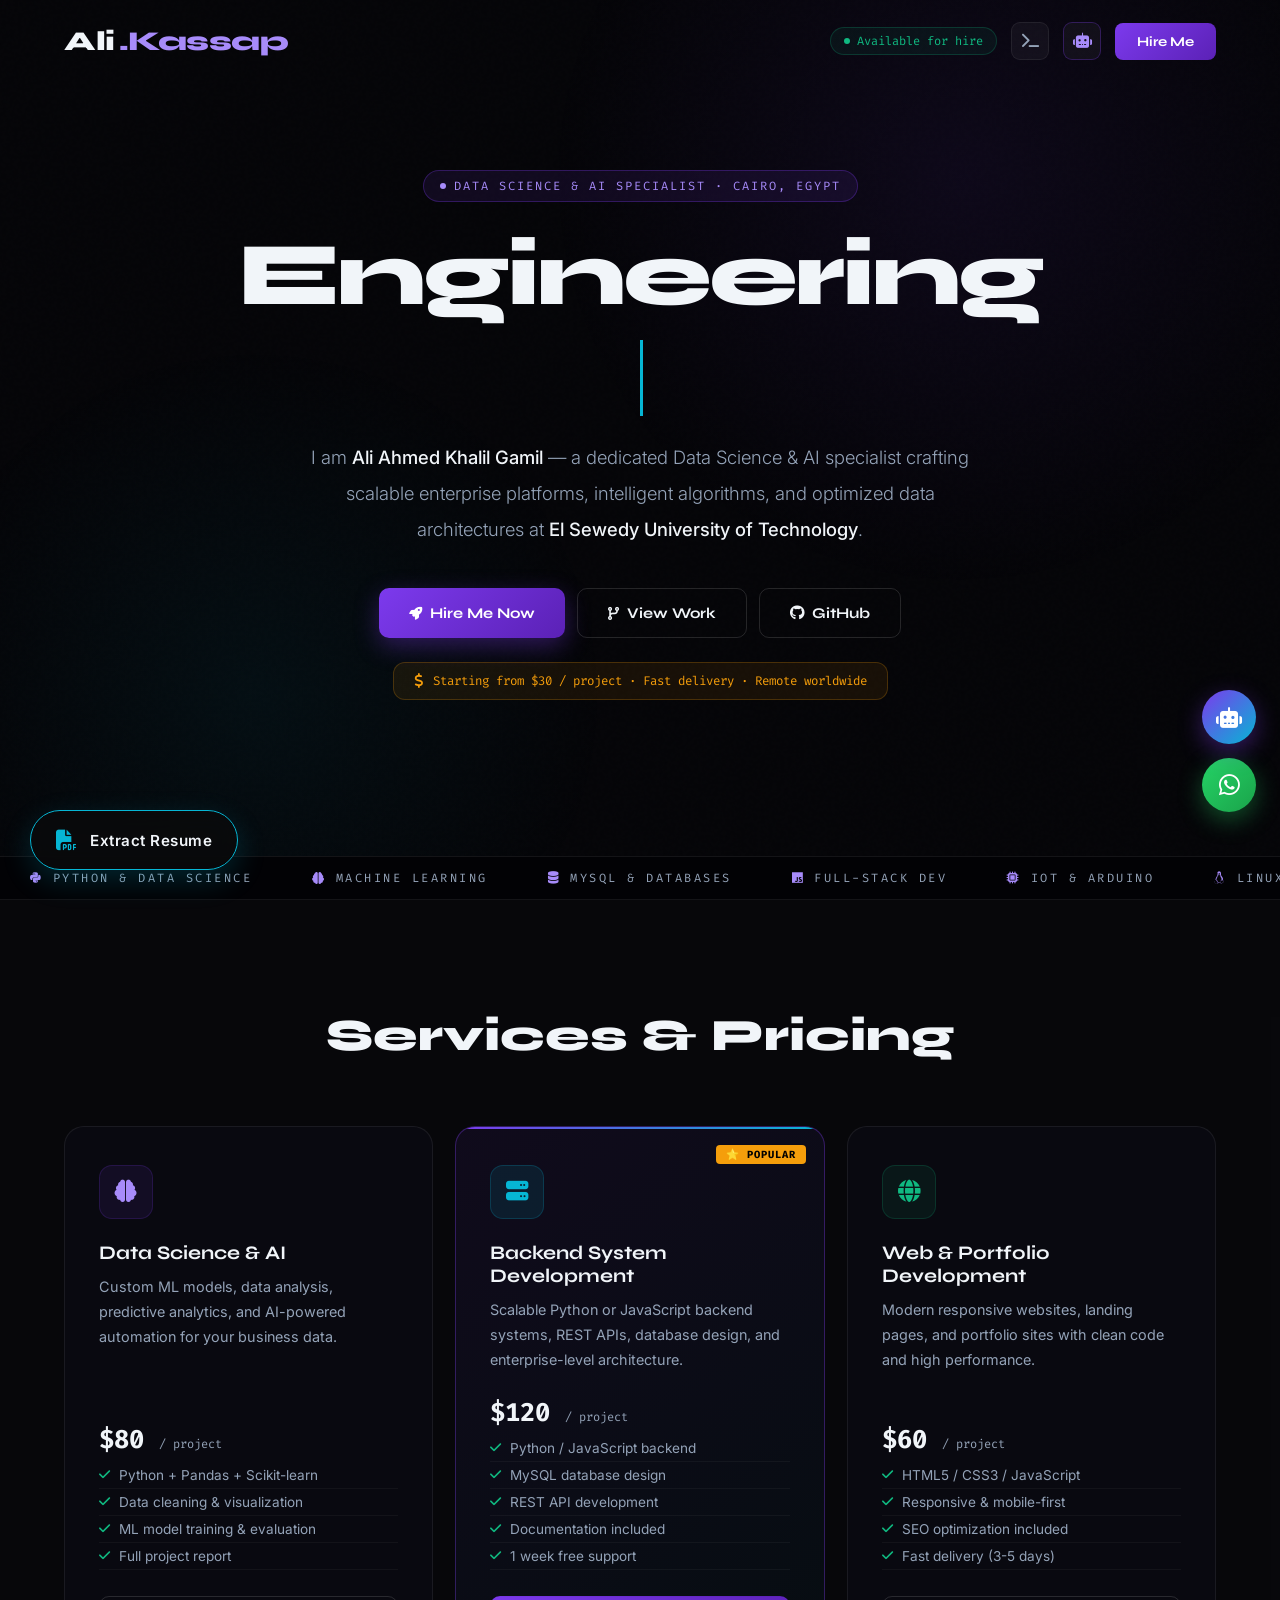
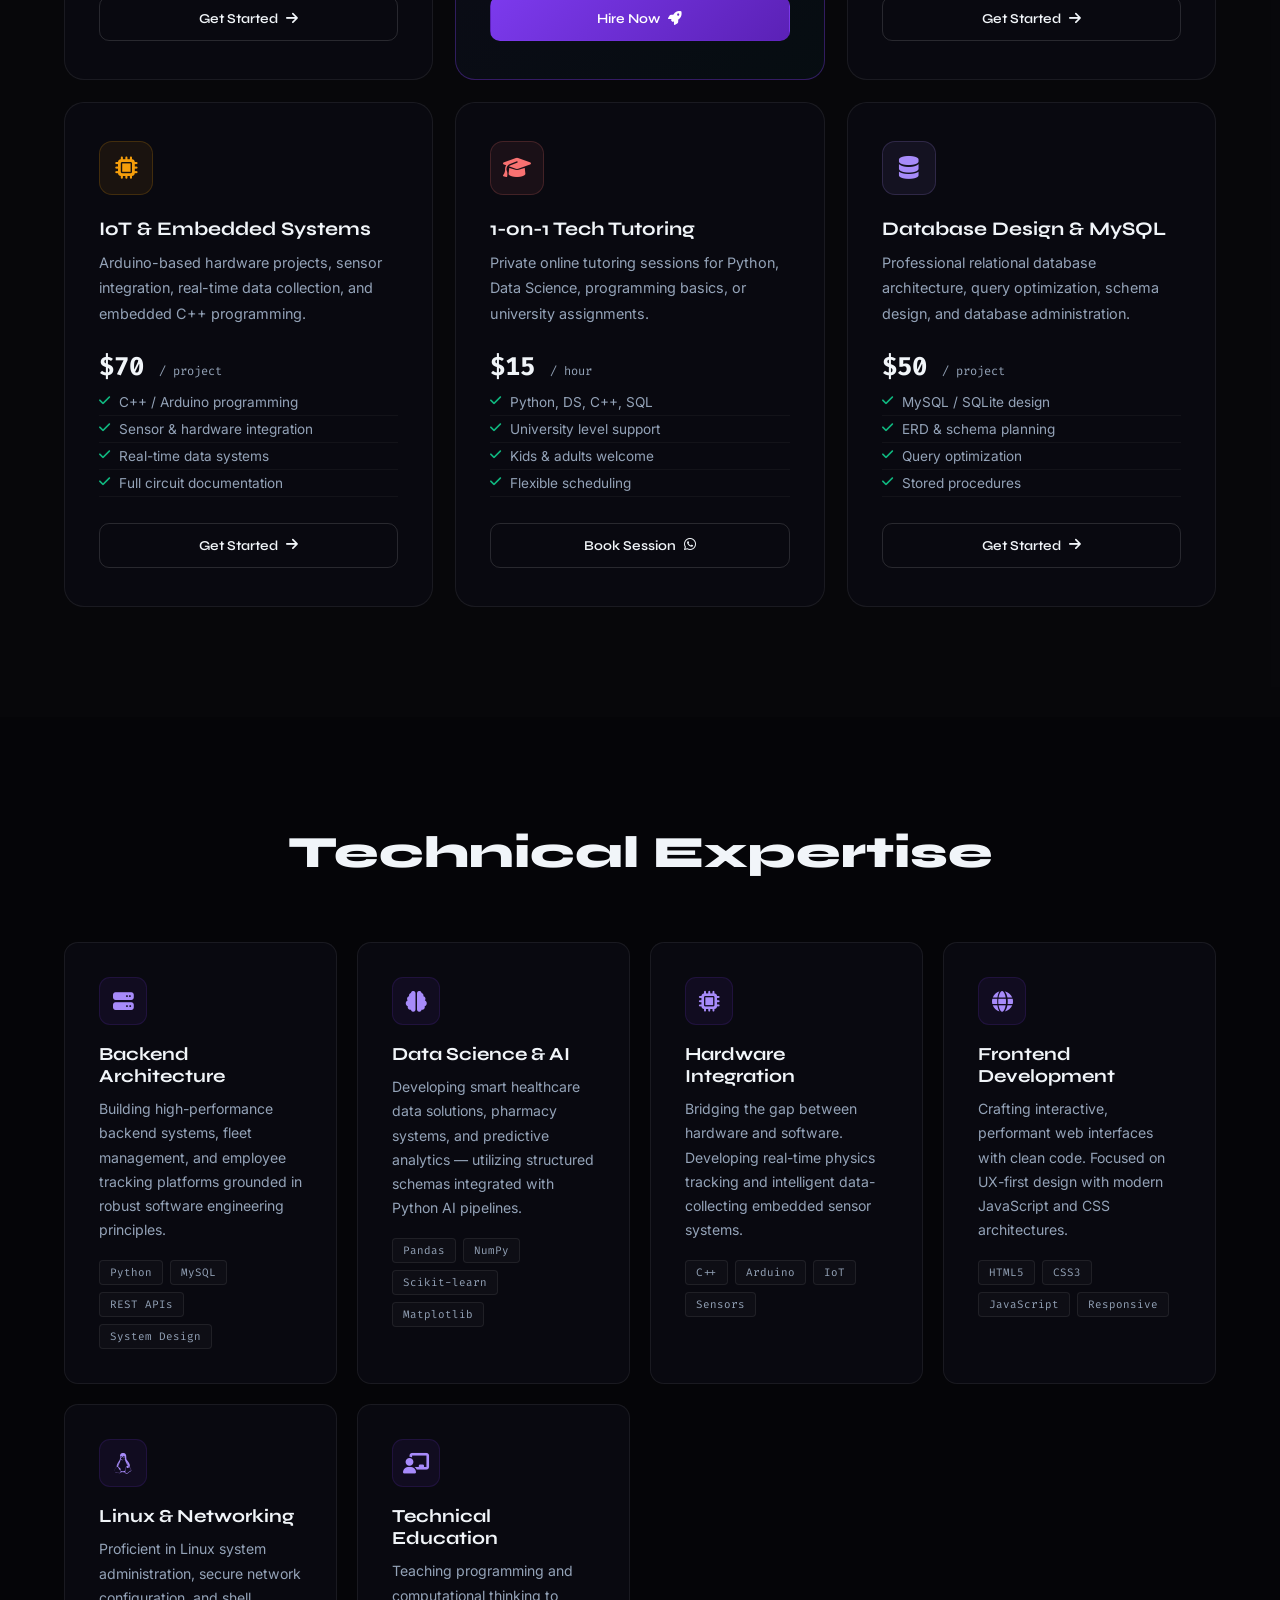
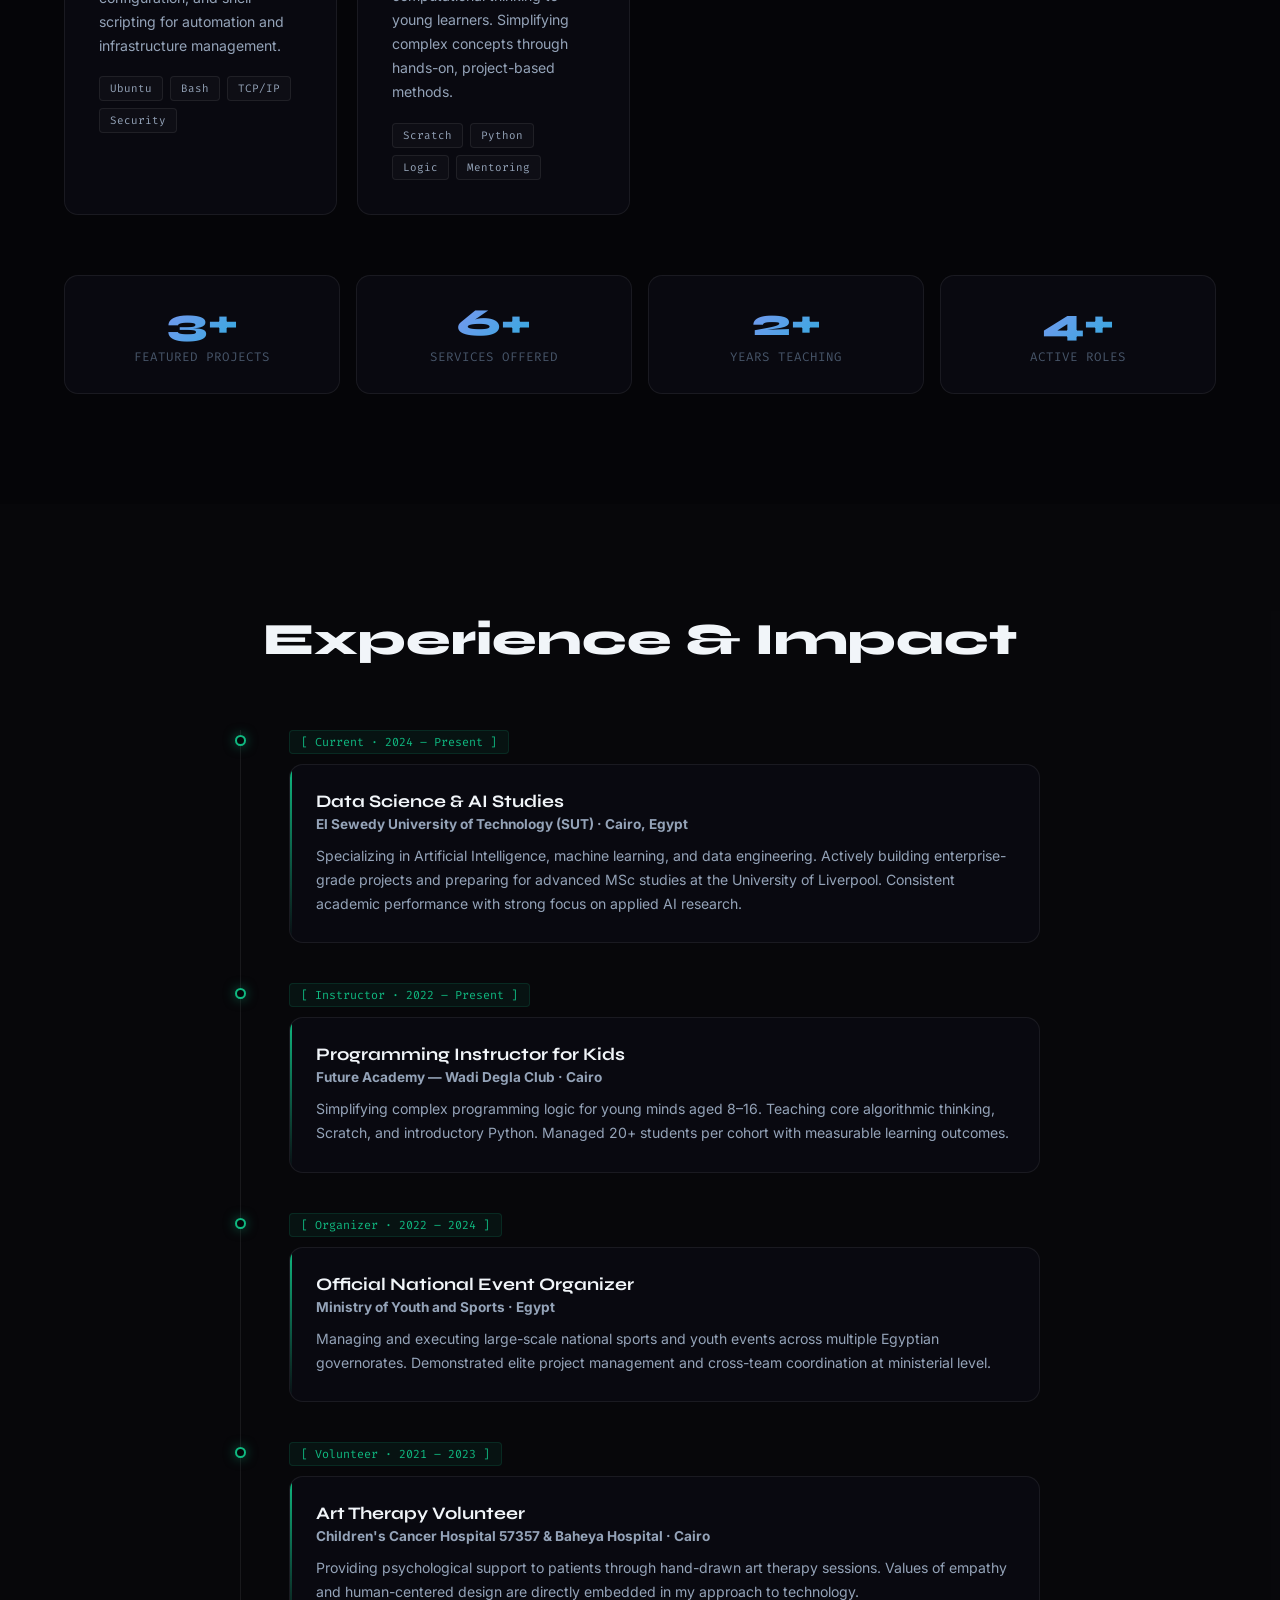
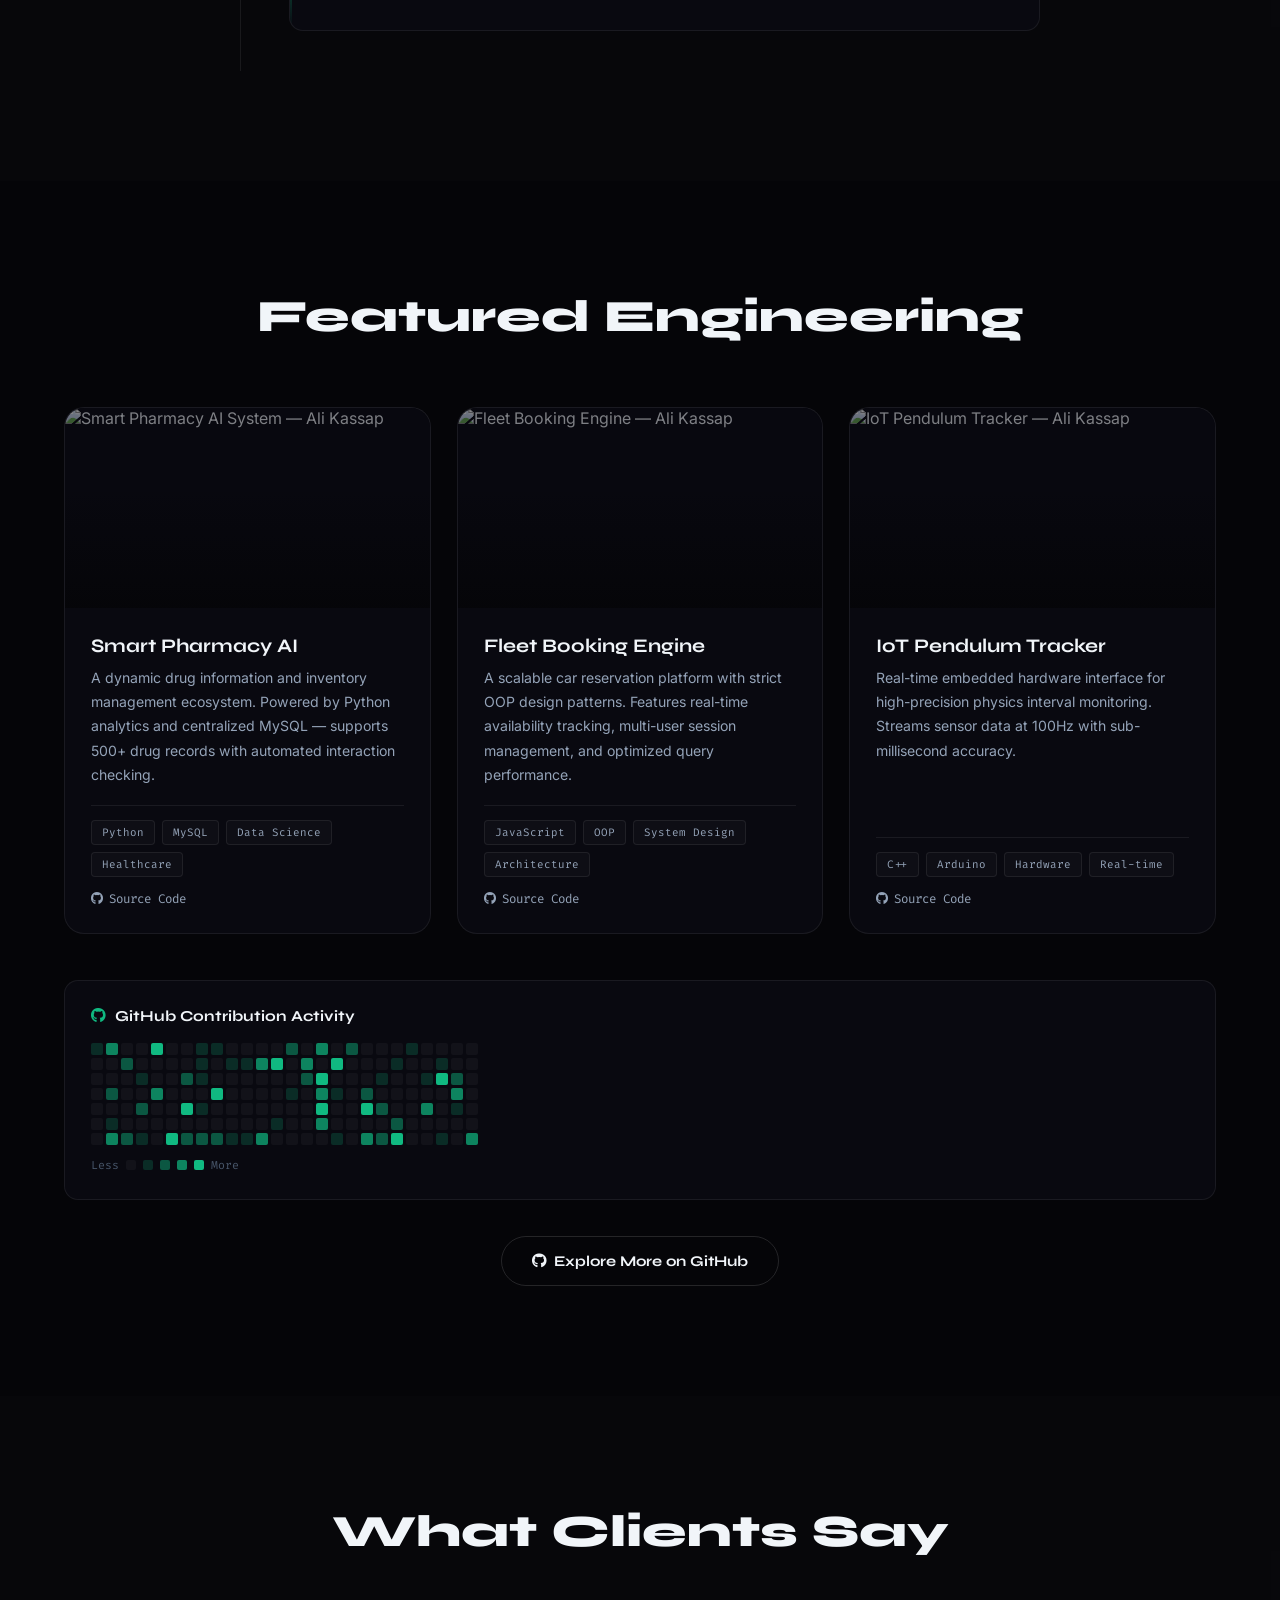
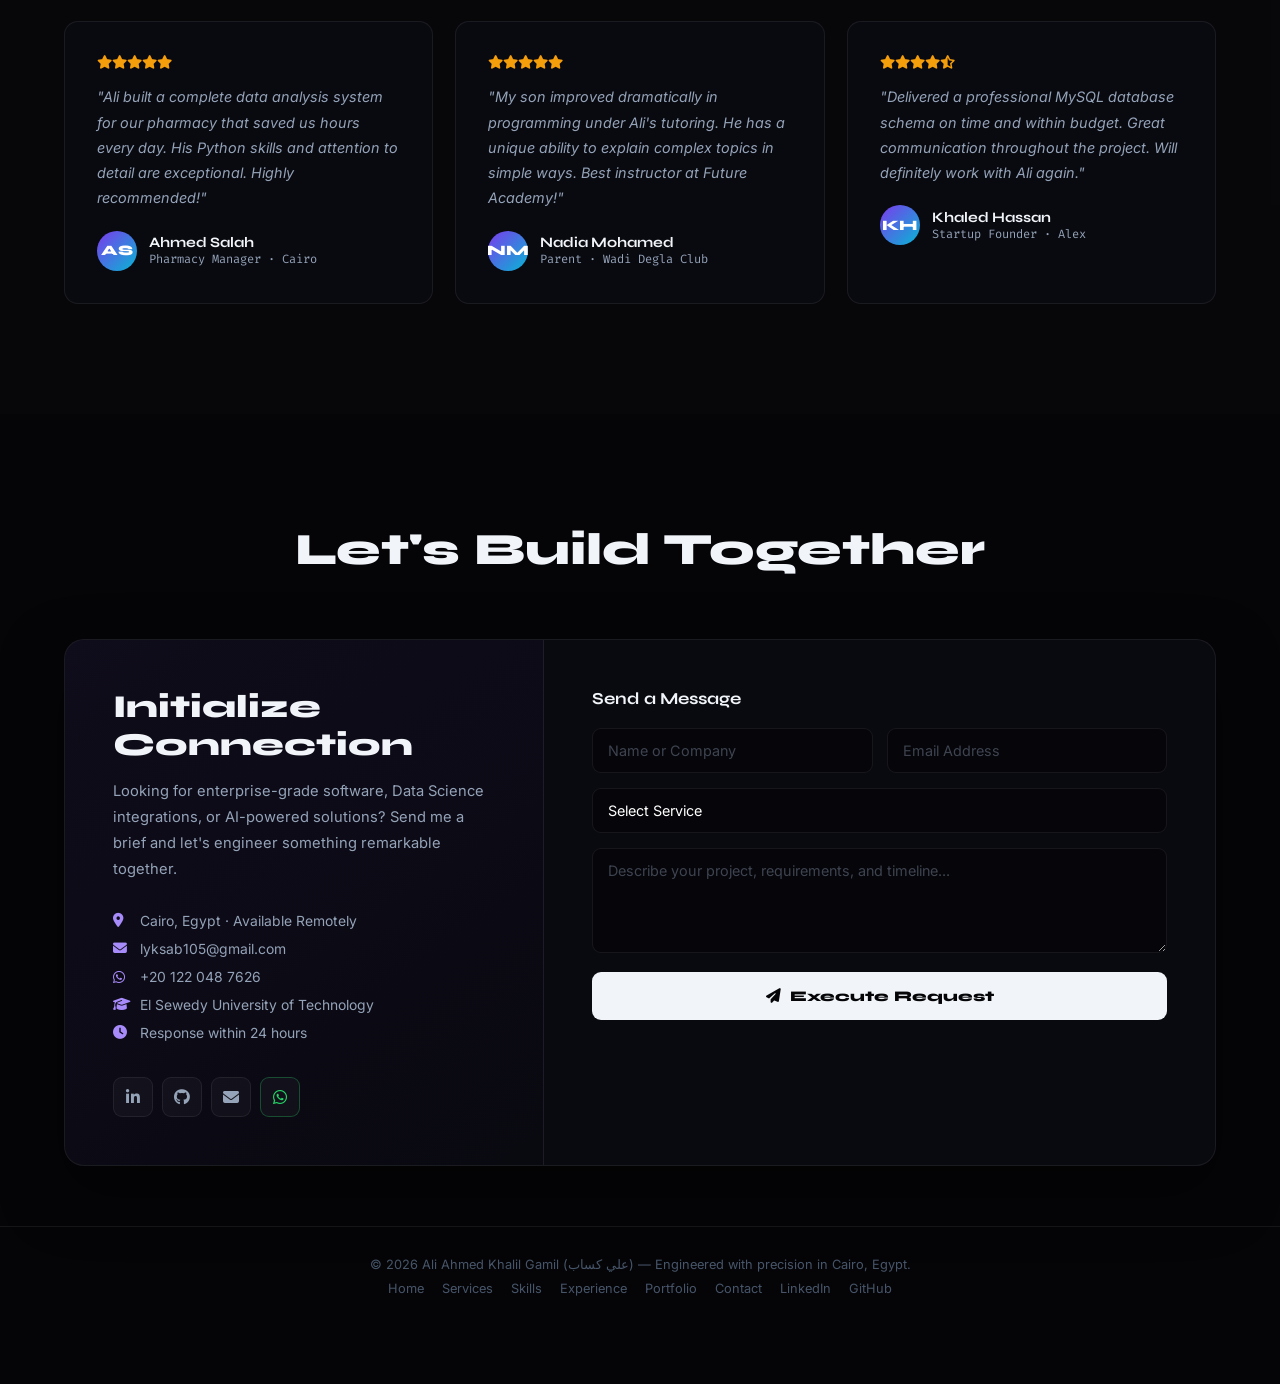
==== commit b314bc2c: "ok" ====
--- a/index.html
+++ b/index.html
@@ -96,7 +96,7 @@
     <meta name="twitter:image" content="https://alikassap.website/ali-kassap-og.jpg">
 
     <meta name="theme-color" content="#030305">
-    <meta name="apple-mobile-web-app-capable" content="yes">
+    <meta name="mobile-web-app-capable" content="yes">
     <meta name="apple-mobile-web-app-status-bar-style" content="black">
     <meta name="apple-mobile-web-app-title" content="Ali Kassap">
 
@@ -793,9 +793,12 @@
 
         /* ════════════════ CV FAB ════════════════ */
         .cv-fab { position: fixed; bottom: 30px; left: 30px; background: rgba(10, 10, 12, 0.8); backdrop-filter: blur(12px); border: 1px solid var(--accent); color: var(--text); padding: 0 25px; height: 60px; border-radius: 30px; display: flex; align-items: center; gap: 12px; z-index: 9999; box-shadow: 0 10px 30px rgba(6, 182, 212, 0.2); text-decoration: none; transition: 0.4s cubic-bezier(0.165, 0.84, 0.44, 1); font-weight: 600; letter-spacing: 0.5px; font-size: 0.95rem; cursor: pointer; }
-        ..cv-fab i { color: var(--accent); font-size: 1.3rem; transition: transform 0.3s, color 0.3s; }
+        .cv-fab i { color: var(--accent); font-size: 1.3rem; transition: transform 0.3s, color 0.3s; }
         .cv-fab:hover { transform: translateY(-5px) scale(1.02); box-shadow: 0 15px 40px rgba(6, 182, 212, 0.4); background: rgba(6, 182, 212, 0.05); }
         .cv-fab:hover i { transform: translateY(-2px); }
+        /* Fix CLS for icons */
+        .cv-fab i { width: 22px; text-align: center; }
+        .mobile-nav a i { min-height: 16px; }
         @media (max-width: 768px) { .cv-fab { bottom: 90px; left: 20px; height: 50px; padding: 0 18px; font-size: 0.85rem; } .cv-fab i { font-size: 1.1rem; } }
 
         /* ════════════════════════════════════════════════════
@@ -899,8 +902,8 @@
         <div class="hero-badge reveal">Data Science & AI Specialist · Cairo, Egypt</div>
 
         <h1 class="headline">
-            <span class="decode-span" data-val="Engineering"></span><br>
-            <span class="type-wrap"><span class="grad-text" id="typer"></span><span class="type-cursor"></span></span>
+            <span class="decode-span" data-val="Engineering">Engineering</span><br>
+            <span class="type-wrap"><span class="grad-text" id="typer">Data Science.</span><span class="type-cursor"></span></span>
         </h1>
 
         <p class="hero-desc">
@@ -1334,7 +1337,7 @@
         dupTicker();
     }
 
-    /* ── Decode effect ── */
+/* ── Decode effect ── */
     function decodeHero(){
         const el = document.querySelector('.decode-span');
         if(!el) return;
@@ -1348,12 +1351,12 @@
         }, 26);
     }
 
-    /* ── Typing effect ── */
+    /* ── Typing effect (Optimized for LCP) ── */
     function startTyper(){
         const el = document.getElementById('typer');
         if(!el) return;
         const words = ['Data Science.','AI Models.','Robust Systems.','Smart Analytics.','Clean Architectures.'];
-        let wi = 0, ci = 0, del = false;
+        let wi = 0, ci = words[0].length, del = true;
         function type(){
             const w = words[wi];
             if(del){ el.textContent = w.substring(0, ci-1); ci--; }
@@ -1363,7 +1366,7 @@
             else if(del && ci === 0){ del = false; wi = (wi+1) % words.length; spd = 400; }
             setTimeout(type, spd);
         }
-        type();
+        setTimeout(type, 2200); 
     }
 
     /* ── Reveal ── */
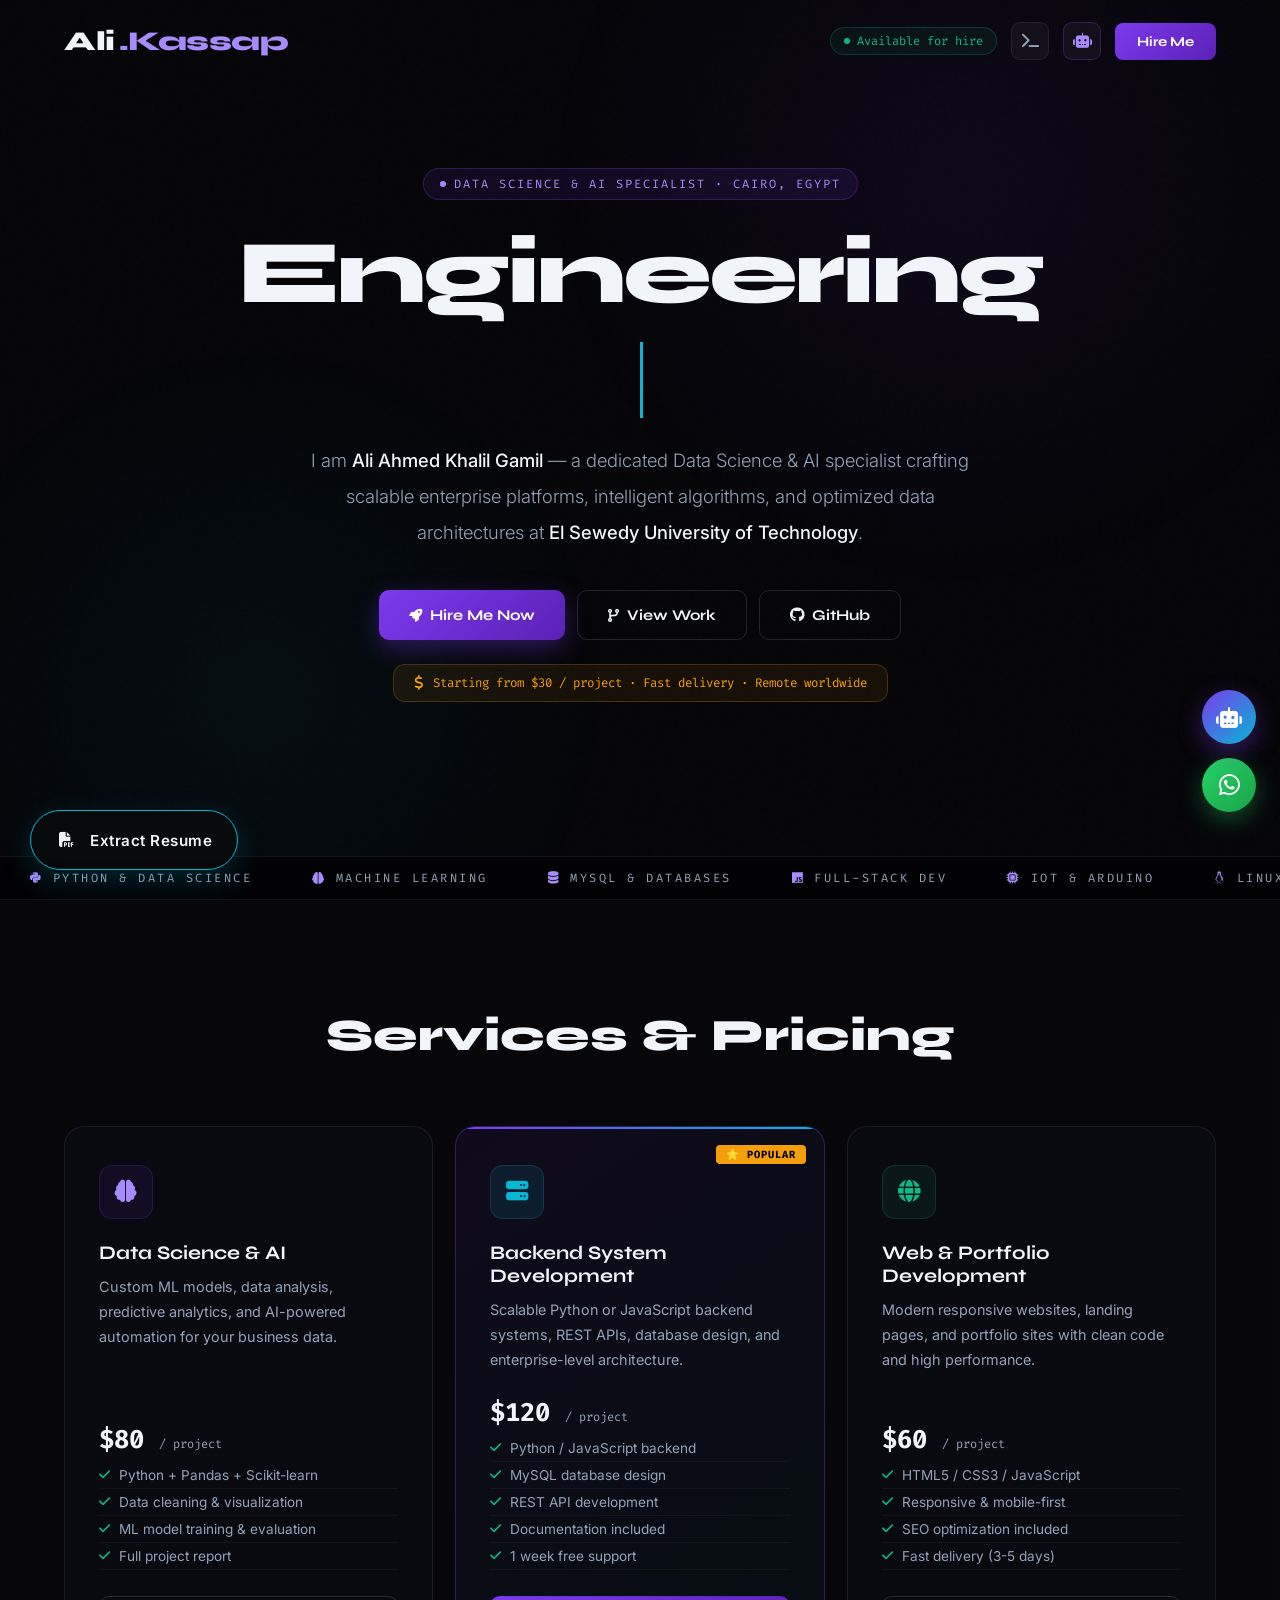
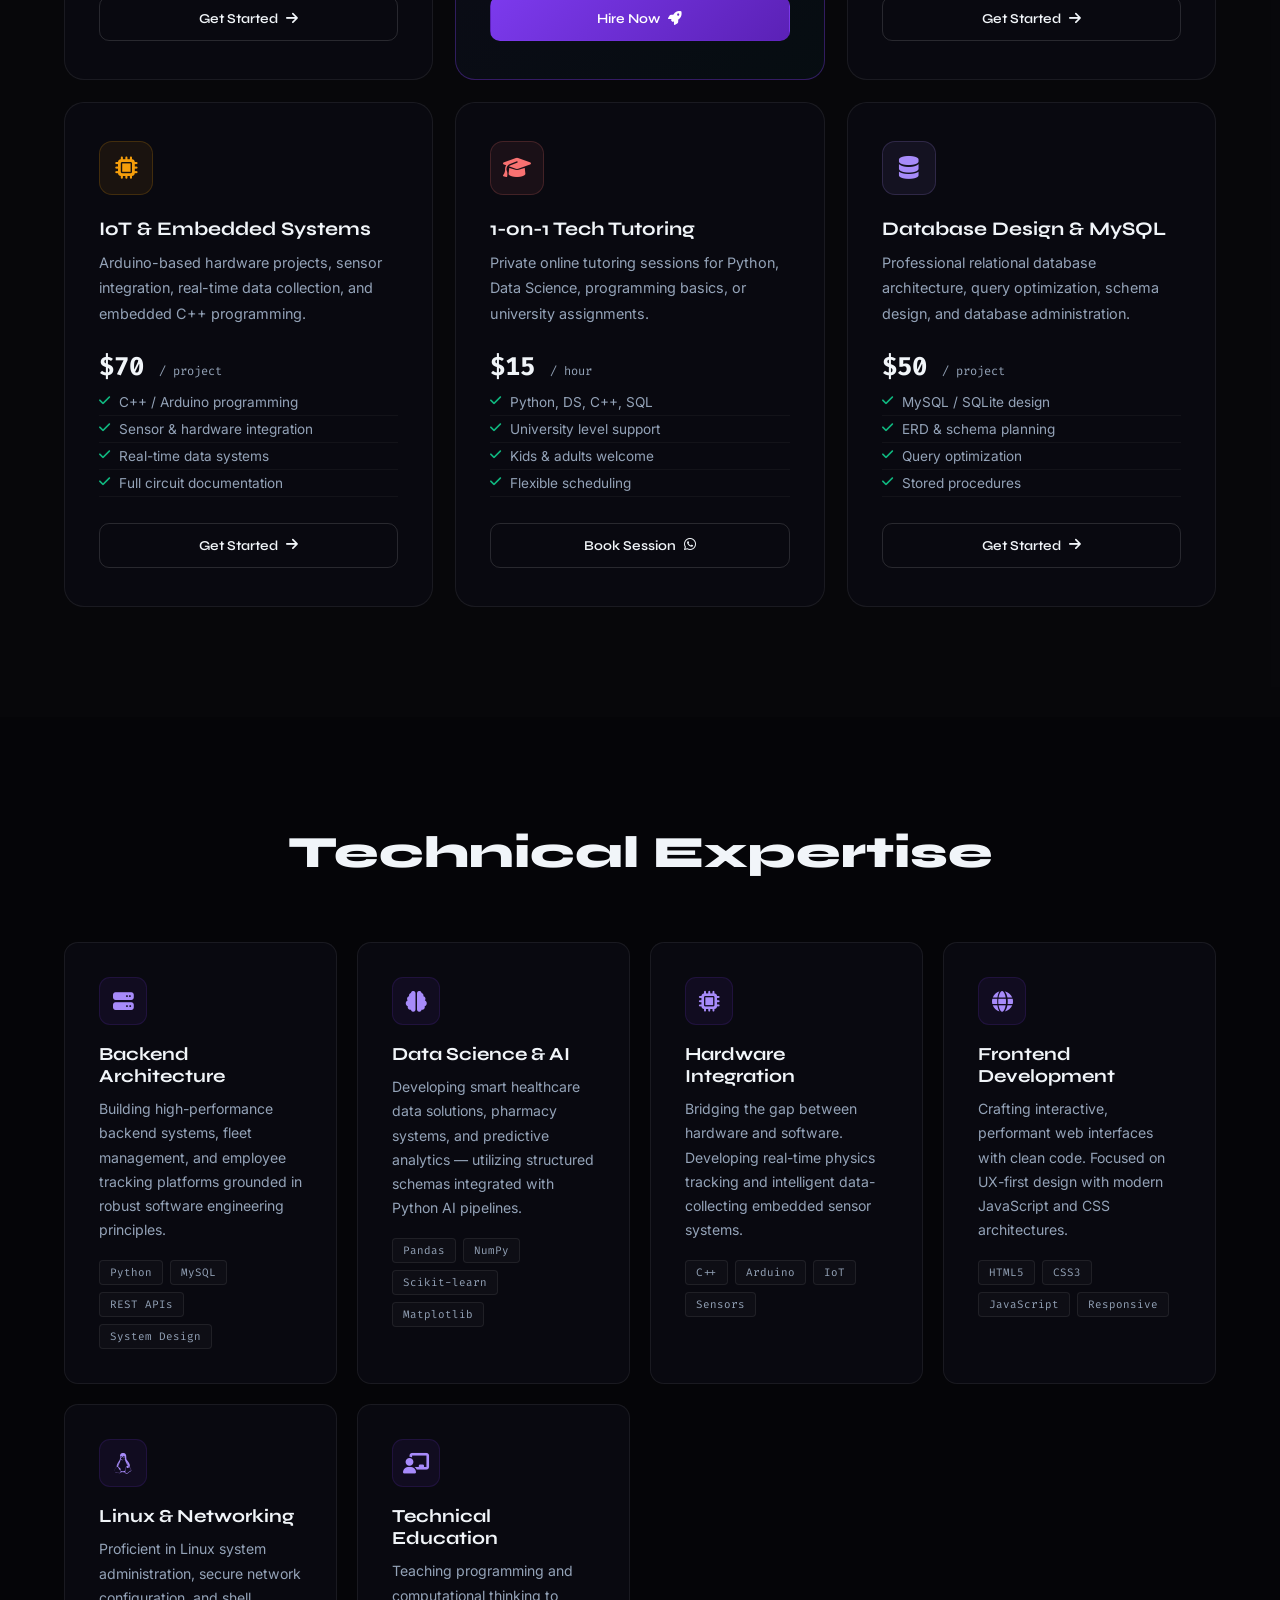
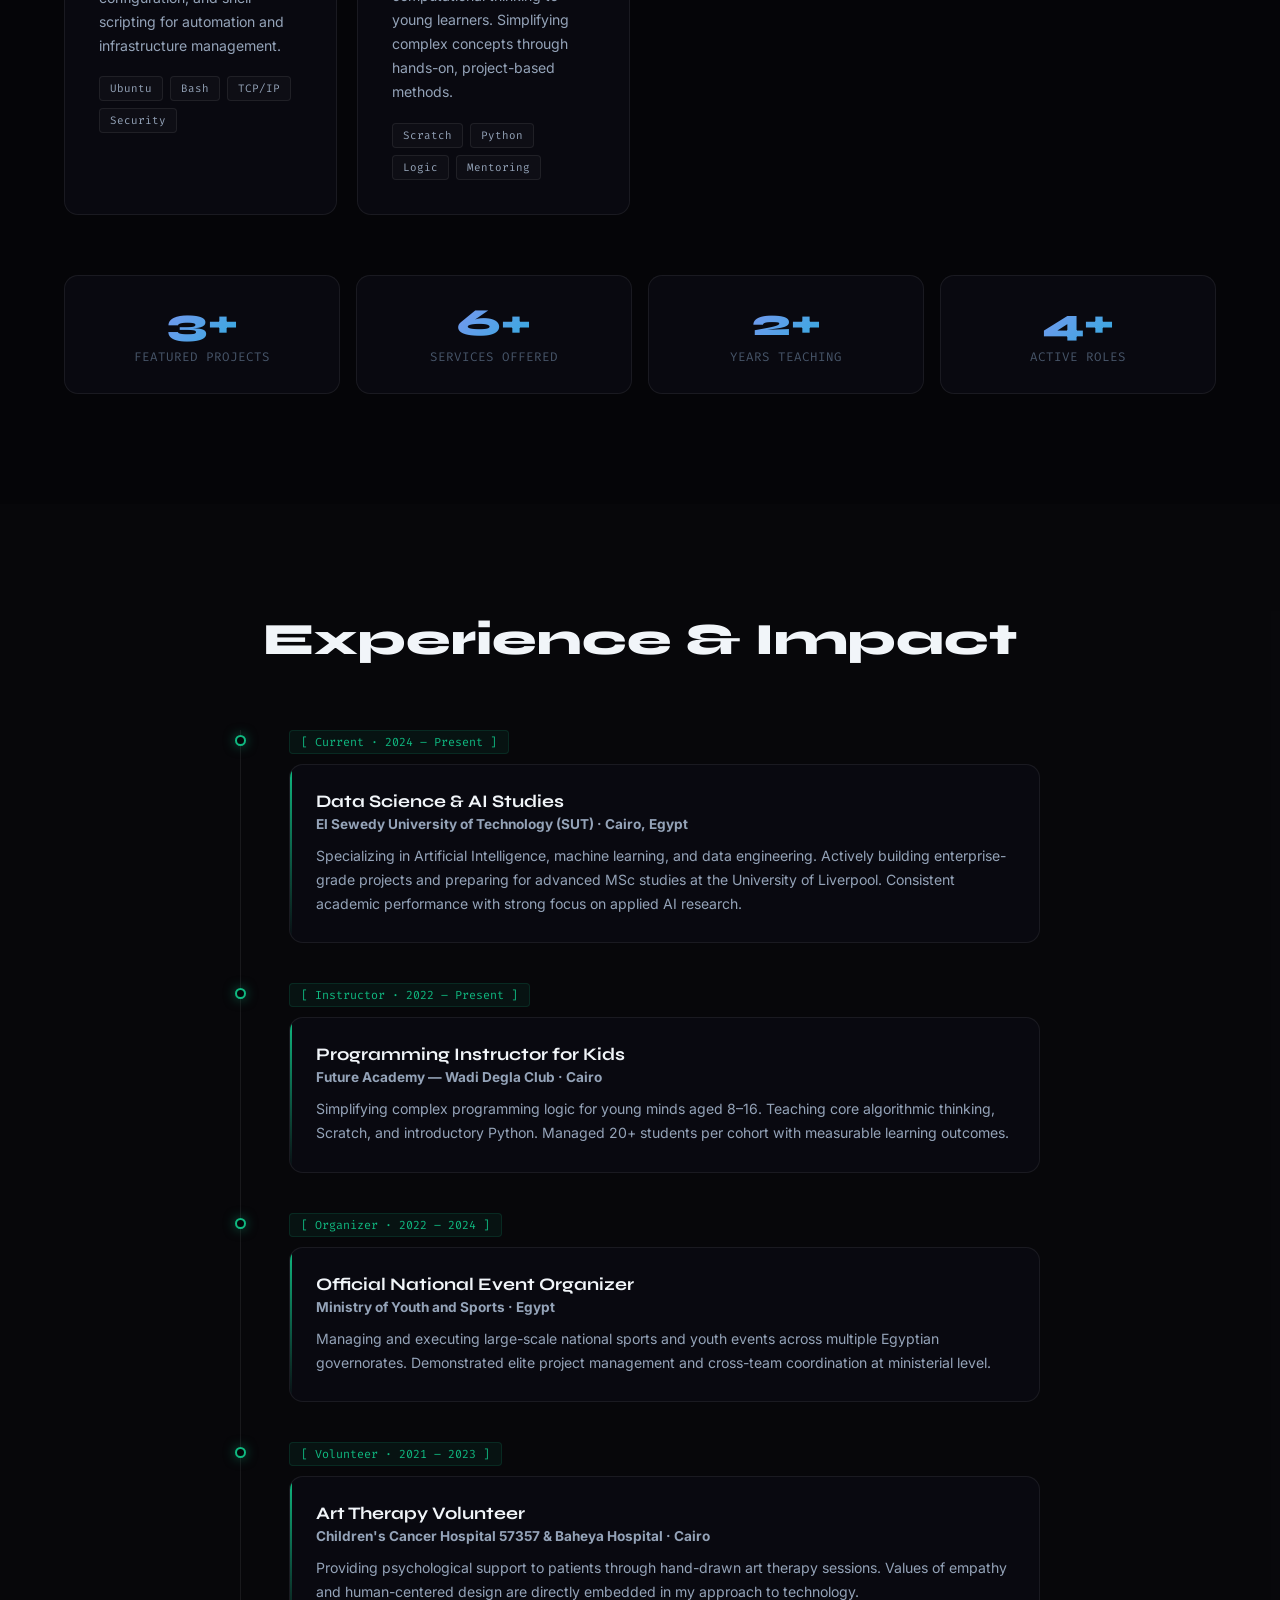
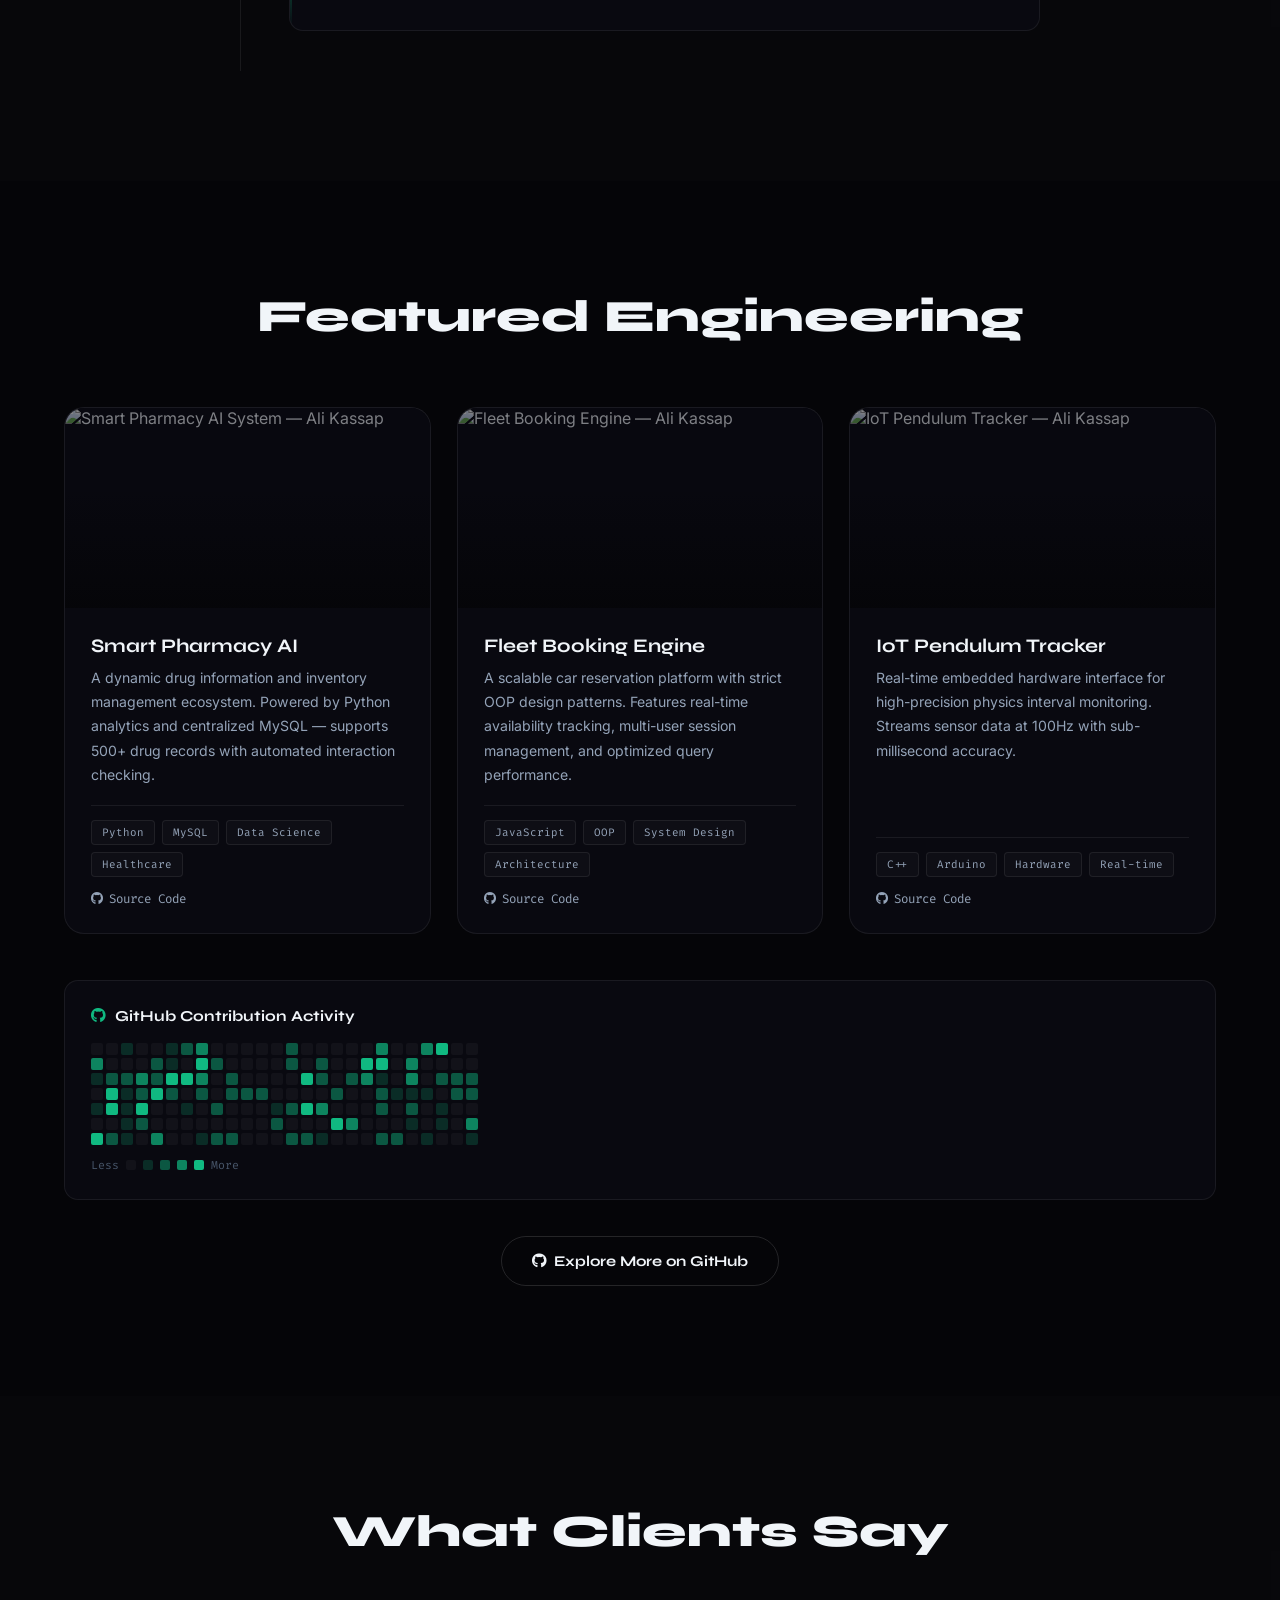
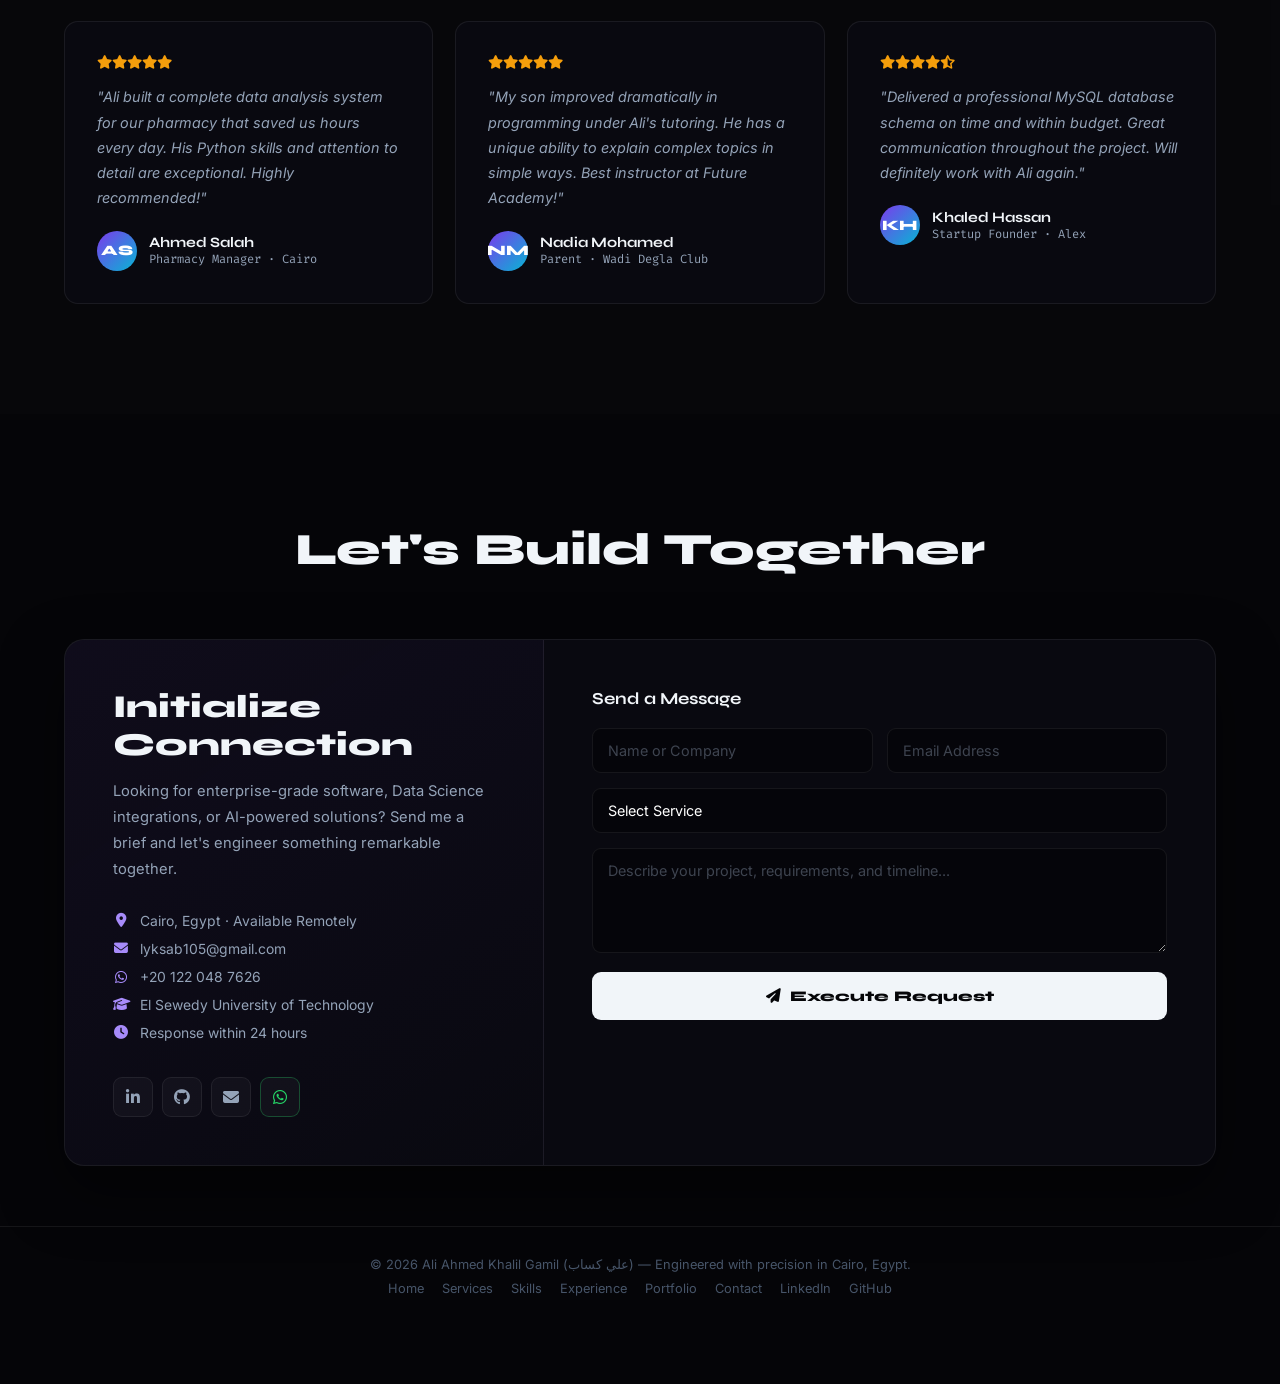
==== commit 8c8eec32: "Update index.html" ====
--- a/index.html
+++ b/index.html
@@ -100,18 +100,22 @@
     <meta name="apple-mobile-web-app-status-bar-style" content="black">
     <meta name="apple-mobile-web-app-title" content="Ali Kassap">
 
+    <link rel="icon" href="https://alikassap.website/ali-kassap.jpg" type="image/jpeg">
+
     <link rel="preconnect" href="https://fonts.googleapis.com">
     <link rel="preconnect" href="https://fonts.gstatic.com" crossorigin>
     <link rel="preconnect" href="https://cdnjs.cloudflare.com">
 
-    <link rel="preload" as="style" href="https://fonts.googleapis.com/css2?family=Syne:wght@400;600;700;800&family=Fira+Code:wght@300;400;500;700&family=Inter:wght@300;400;500&display=swap">
-    <link rel="stylesheet" href="https://fonts.googleapis.com/css2?family=Syne:wght@400;600;700;800&family=Fira+Code:wght@300;400;500;700&family=Inter:wght@300;400;500&display=swap" media="print" onload="this.media='all'">
+    <link href="https://fonts.googleapis.com/css2?family=Inter:wght@300;400;500&family=Syne:wght@400;700;800&display=swap" rel="stylesheet">
+    
+    <link rel="preload" as="style" href="https://fonts.googleapis.com/css2?family=Fira+Code:wght@300;400;500;700&display=swap">
+    <link rel="stylesheet" href="https://fonts.googleapis.com/css2?family=Fira+Code:wght@300;400;500;700&display=swap" media="print" onload="this.media='all'">
 
     <link rel="preload" as="style" href="https://cdnjs.cloudflare.com/ajax/libs/font-awesome/6.5.0/css/all.min.css">
     <link rel="stylesheet" href="https://cdnjs.cloudflare.com/ajax/libs/font-awesome/6.5.0/css/all.min.css" media="print" onload="this.media='all'">
 
     <noscript>
-        <link href="https://fonts.googleapis.com/css2?family=Syne:wght@400;600;700;800&family=Fira+Code:wght@300;400;500;700&family=Inter:wght@300;400;500&display=swap" rel="stylesheet">
+        <link href="https://fonts.googleapis.com/css2?family=Fira+Code:wght@300;400;500;700&display=swap" rel="stylesheet">
         <link href="https://cdnjs.cloudflare.com/ajax/libs/font-awesome/6.5.0/css/all.min.css" rel="stylesheet">
     </noscript>
 
@@ -159,6 +163,9 @@
         ::-webkit-scrollbar-track { background: var(--bg); }
         ::-webkit-scrollbar-thumb { background: linear-gradient(180deg, var(--primary), var(--accent)); border-radius: 4px; }
 
+        /* Fix for FontAwesome non-composited animation warning */
+        i.fas, i.fab { transition: transform 0.3s ease, color 0.3s ease !important; }
+
         /* ════════════════════════════════════════════════════
            ANIMATED BACKGROUND MESH
         ════════════════════════════════════════════════════ */
@@ -166,17 +173,13 @@
             position: fixed; inset: 0; z-index: -3; overflow: hidden; pointer-events: none;
         }
         .mesh-bg::before {
-            content: '';
-            position: absolute;
-            top: -30%; right: -10%;
+            content: ''; position: absolute; top: -30%; right: -10%;
             width: 70vw; height: 70vw;
             background: radial-gradient(ellipse, rgba(124,58,237,0.08) 0%, transparent 65%);
             animation: floatMesh 12s ease-in-out infinite alternate;
         }
         .mesh-bg::after {
-            content: '';
-            position: absolute;
-            bottom: -20%; left: -10%;
+            content: ''; position: absolute; bottom: -20%; left: -10%;
             width: 60vw; height: 60vw;
             background: radial-gradient(ellipse, rgba(6,182,212,0.06) 0%, transparent 65%);
             animation: floatMesh 16s ease-in-out infinite alternate-reverse;
@@ -235,7 +238,6 @@
         }
         .pulse { width: 6px; height: 6px; background: var(--green); border-radius: 50%; animation: pulseGreen 2s infinite; }
         
-        /* تعديل الأنيميشن لحل مشكلة Performance */
         @keyframes pulseGreen {
             0% { transform: scale(0.85); opacity: 1; }
             50% { transform: scale(1.4); opacity: 0.4; }
@@ -272,12 +274,8 @@
             font-size: .65rem; gap: 4px; transition: .25s;
             padding: 4px 10px; border-radius: 9px;
         }
-        .mobile-nav a i { font-size: 1rem; }
+        .mobile-nav a i { font-size: 1rem; min-height: 16px; }
         .mobile-nav a.active, .mobile-nav a:hover { color: var(--accent); background: rgba(6,182,212,.08); }
-        @media (max-width: 768px) {
-            .mobile-nav { display: flex; }
-            .nav-right .status-pill, .nav-right .nav-icon-btn { display: none; }
-        }
 
         /* ════════════════════════════════════════════════════
            REVEAL ANIMATIONS
@@ -288,7 +286,7 @@
         .d3 { transition-delay: .3s; } .d4 { transition-delay: .4s; }
 
         /* ════════════════════════════════════════════════════
-           HERO
+           HERO (Optimized for CLS)
         ════════════════════════════════════════════════════ */
         .hero {
             min-height: 100vh; display: flex; align-items: center;
@@ -314,20 +312,21 @@
         h1.headline {
             font-family: 'Syne', sans-serif; font-size: clamp(3rem, 7vw, 6rem);
             font-weight: 800; line-height: 1.05; letter-spacing: -3px;
-            margin-bottom: 20px;
-        }
-        .decode-span { display: inline-block; }
+            margin-bottom: 20px; min-height: 2.2em; /* Fix CLS jumping */
+        }
+        .decode-span { display: inline-block; min-height: 1.1em; }
         .grad-text {
             background: linear-gradient(135deg, #fff 0%, var(--primary-light) 50%, var(--accent) 100%);
             -webkit-background-clip: text; background-clip: text; color: transparent;
         }
-        .type-wrap { display: block; min-height: 1.1em; }
+        .type-wrap { display: inline-block; min-height: 1.1em; }
         .type-cursor { display: inline-block; width: 3px; height: .85em; background: var(--accent); vertical-align: bottom; animation: blink 1s step-end infinite; margin-left: 2px; }
         @keyframes blink { 50% { opacity: 0; } }
 
         .hero-desc {
             font-size: clamp(.95rem, 1.7vw, 1.15rem); color: var(--text-2);
             max-width: 680px; margin: 0 auto 40px; line-height: 1.95; font-weight: 300;
+            min-height: 4em; /* Fix CLS jumping */
         }
         .hero-desc strong { color: var(--text); font-weight: 500; }
 
@@ -604,7 +603,7 @@
         .contact-info-col h3 { font-family: 'Syne', sans-serif; font-size: 2rem; font-weight: 800; margin-bottom: 13px; line-height: 1.2; }
         .contact-info-col p { color: var(--text-2); font-size: .92rem; line-height: 1.78; margin-bottom: 30px; }
         .meta-row { display: flex; align-items: center; gap: 11px; font-size: .87rem; color: var(--text-2); margin-bottom: 12px; }
-        .meta-row i { color: var(--primary-light); width: 16px; }
+        .meta-row i { color: var(--primary-light); width: 16px; text-align: center; }
         .meta-row a { color: var(--text-2); text-decoration: none; transition: color .2s; }
         .meta-row a:hover { color: var(--accent); }
         .social-row { display: flex; gap: 9px; margin-top: 6px; }
@@ -645,15 +644,6 @@
         }
         .btn-submit:hover { background: #e2e8f0; transform: translateY(-2px); box-shadow: 0 10px 24px rgba(255,255,255,.12); }
         .btn-submit:disabled { opacity: .6; cursor: not-allowed; transform: none; }
-
-        @media (max-width: 768px) {
-            .contact-wrap { grid-template-columns: 1fr; }
-            .contact-info-col { border-right: none; border-bottom: 1px solid var(--border); padding: 30px 22px; }
-            .contact-form-col { padding: 30px 22px; }
-            .form-row2 { flex-direction: column; gap: 13px; }
-            section { padding: 80px 5%; }
-            .hero { padding-top: 95px; }
-        }
 
         /* ════════════════════════════════════════════════════
            TERMINAL MODAL
@@ -789,17 +779,36 @@
             position: fixed;
         }
         .fab-ali:hover { transform: scale(1.1) translateY(-3px); }
-        @media (max-width: 768px) { .fab-wa { bottom: 78px; right: 14px; } }
-
+        
         /* ════════════════ CV FAB ════════════════ */
         .cv-fab { position: fixed; bottom: 30px; left: 30px; background: rgba(10, 10, 12, 0.8); backdrop-filter: blur(12px); border: 1px solid var(--accent); color: var(--text); padding: 0 25px; height: 60px; border-radius: 30px; display: flex; align-items: center; gap: 12px; z-index: 9999; box-shadow: 0 10px 30px rgba(6, 182, 212, 0.2); text-decoration: none; transition: 0.4s cubic-bezier(0.165, 0.84, 0.44, 1); font-weight: 600; letter-spacing: 0.5px; font-size: 0.95rem; cursor: pointer; }
-        .cv-fab i { color: var(--accent); font-size: 1.3rem; transition: transform 0.3s, color 0.3s; }
         .cv-fab:hover { transform: translateY(-5px) scale(1.02); box-shadow: 0 15px 40px rgba(6, 182, 212, 0.4); background: rgba(6, 182, 212, 0.05); }
-        .cv-fab:hover i { transform: translateY(-2px); }
-        /* Fix CLS for icons */
         .cv-fab i { width: 22px; text-align: center; }
-        .mobile-nav a i { min-height: 16px; }
-        @media (max-width: 768px) { .cv-fab { bottom: 90px; left: 20px; height: 50px; padding: 0 18px; font-size: 0.85rem; } .cv-fab i { font-size: 1.1rem; } }
+
+        /* ════════════════════════════════════════════════════
+           MOBILE CSS (Optimized for Mobile CLS & FCP)
+        ════════════════════════════════════════════════════ */
+        @media (max-width: 768px) { 
+            /* Kill Heavy FX */
+            .mesh-bg, .noise-overlay { display: none !important; }
+            
+            .mobile-nav { display: flex; }
+            .nav-right .status-pill, .nav-right .nav-icon-btn { display: none; }
+            .contact-wrap { grid-template-columns: 1fr; }
+            .contact-info-col { border-right: none; border-bottom: 1px solid var(--border); padding: 30px 22px; }
+            .contact-form-col { padding: 30px 22px; }
+            .form-row2 { flex-direction: column; gap: 13px; }
+            section { padding: 80px 5%; }
+            
+            /* CLS Fixes for Mobile Hero */
+            .hero { min-height: 85vh; padding-top: 120px; display: flex; flex-direction: column; justify-content: center; }
+            h1.headline { font-size: 2.5rem; min-height: 3em; line-height: 1.2; display: flex; flex-direction: column; align-items: center; justify-content: center; }
+            .hero-desc { min-height: 6em; font-size: 0.95rem; }
+            .fab-wa { bottom: 78px; right: 14px; } 
+            .cv-fab { bottom: 90px; left: 20px; height: 50px; padding: 0 18px; font-size: 0.85rem; } 
+            .cv-fab i { font-size: 1.1rem; } 
+            .fab-ali { width: 50px; height: 50px; bottom: 140px; right: 14px; }
+        }
 
         /* ════════════════════════════════════════════════════
            FOOTER
@@ -899,7 +908,7 @@
 <main>
 <header class="hero" id="home">
     <div class="container">
-        <div class="hero-badge reveal">Data Science & AI Specialist · Cairo, Egypt</div>
+        <div class="hero-badge">Data Science & AI Specialist · Cairo, Egypt</div>
 
         <h1 class="headline">
             <span class="decode-span" data-val="Engineering">Engineering</span><br>
@@ -916,7 +925,7 @@
             <a href="https://github.com/AliAhmedKhalil-cs" target="_blank" rel="noopener" class="btn btn-outline"><i class="fab fa-github"></i> GitHub</a>
         </div>
 
-        <div class="text-align:center">
+        <div style="text-align:center">
             <div class="hero-price-badge">
                 <i class="fas fa-dollar-sign"></i>
                 Starting from $30 / project · Fast delivery · Remote worldwide
@@ -1320,7 +1329,7 @@
     <span>Extract Resume</span>
 </a>
 <a href="https://wa.me/201220487626" target="_blank" rel="noopener" class="fab-wa" title="WhatsApp"><i class="fab fa-whatsapp"></i></a>
-<button class="fab-ali" onclick="openAli()" title="Ask AI Ali" style="position:fixed;bottom:156px;right:24px;"><i class="fas fa-robot"></i></button>
+<button class="fab-ali" onclick="openAli()" title="Ask AI Ali"><i class="fas fa-robot"></i></button>
 
 <script>
 (function(){
@@ -1328,8 +1337,9 @@
     window.addEventListener('DOMContentLoaded', initAll);
 
     function initAll(){
-        decodeHero();
-        startTyper();
+        // Delay heavy manipulations until after initial paint
+        setTimeout(decodeHero, 300);
+        setTimeout(startTyper, 2000);
         initReveal();
         initCounters();
         buildContrib();
@@ -1337,7 +1347,7 @@
         dupTicker();
     }
 
-/* ── Decode effect ── */
+    /* ── Decode effect ── */
     function decodeHero(){
         const el = document.querySelector('.decode-span');
         if(!el) return;
@@ -1366,7 +1376,7 @@
             else if(del && ci === 0){ del = false; wi = (wi+1) % words.length; spd = 400; }
             setTimeout(type, spd);
         }
-        setTimeout(type, 2200); 
+        type(); // Start immediately after the 2000ms delay in initAll
     }
 
     /* ── Reveal ── */
@@ -1422,7 +1432,6 @@
         if(t) t.innerHTML += t.innerHTML;
     }
 
-    /* ── Scroll ── */
     /* ── Scroll (Optimized for Mobile) ── */
     function initScroll(){
         let ticking = false;
@@ -1446,6 +1455,7 @@
             }
         }, { passive: true });
     }
+
     /* ── Terminal ── */
     window.openTerm = () => { document.getElementById('termOverlay').classList.add('on'); setTimeout(()=>document.getElementById('t-input').focus(),80); };
     window.closeTerm = () => document.getElementById('termOverlay').classList.remove('on');
@@ -1568,4 +1578,4 @@
 })();
 </script>
 </body>
-</html>
+</html>
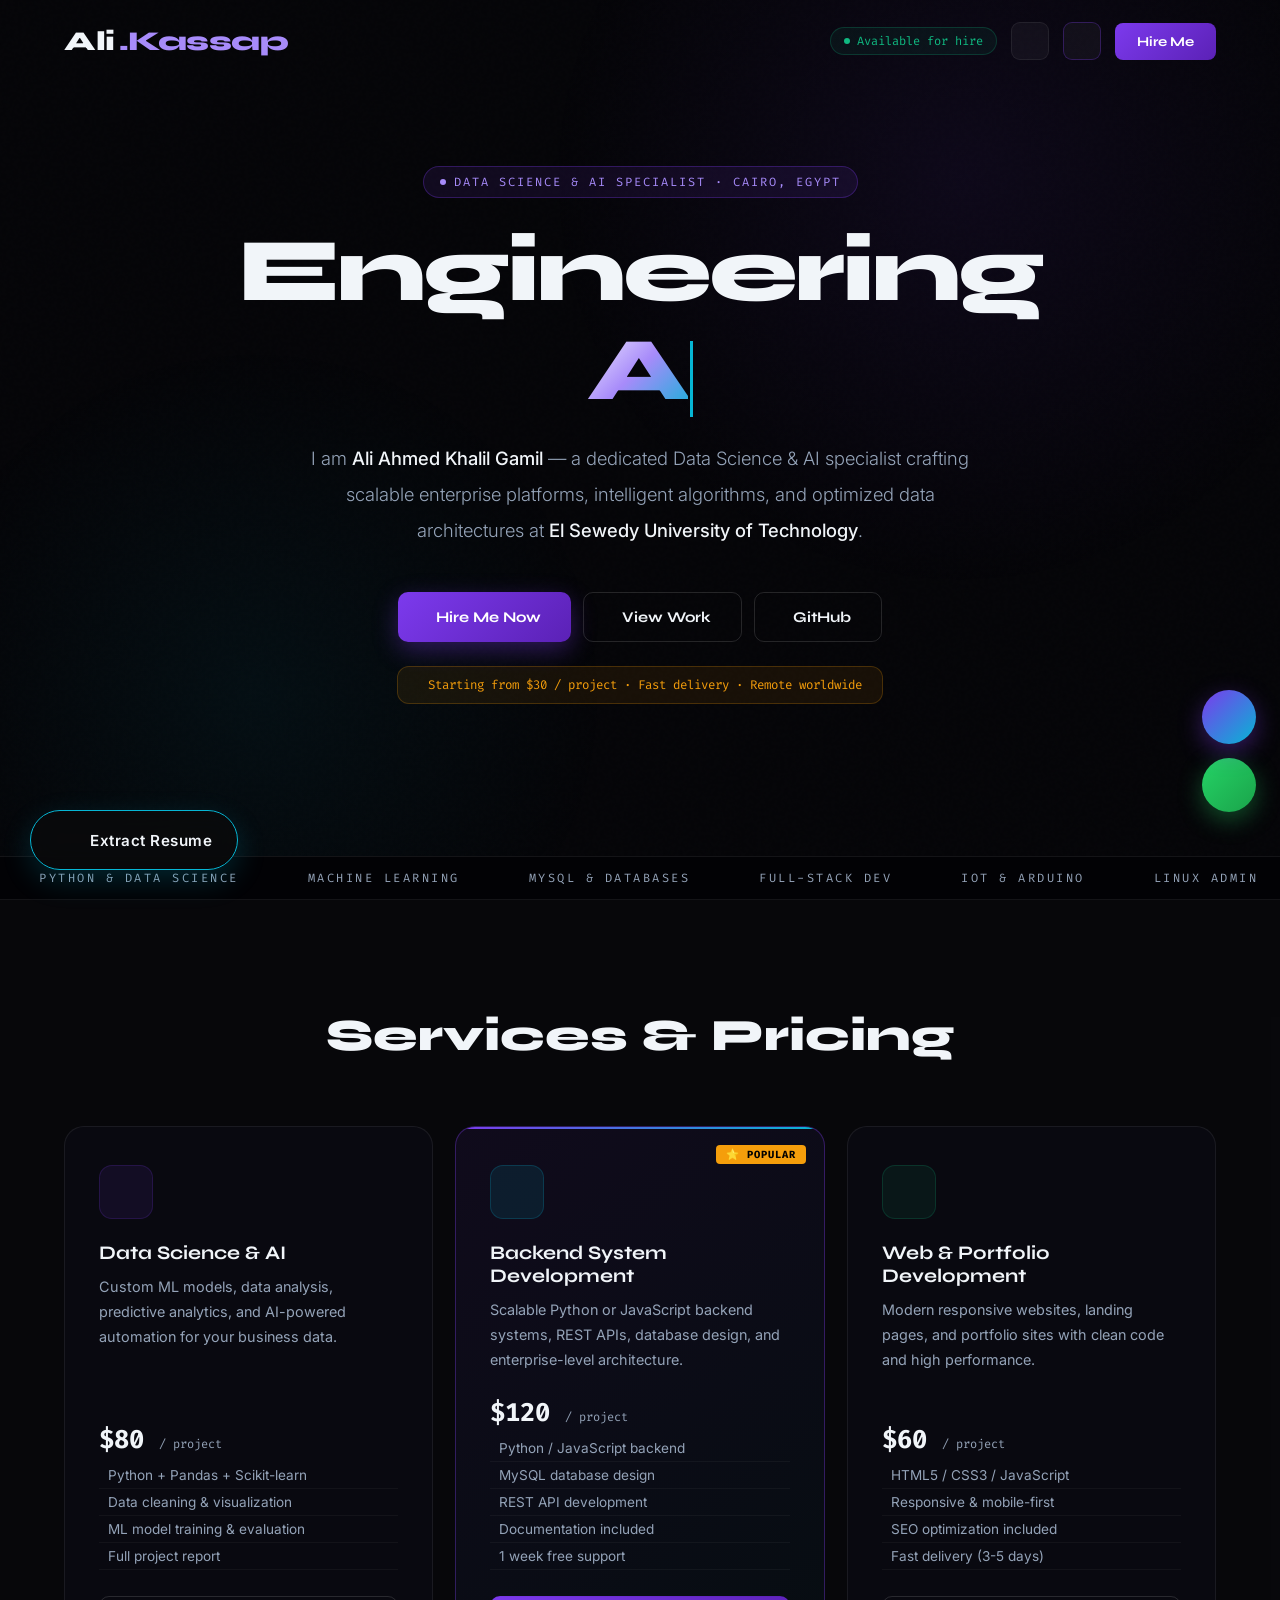
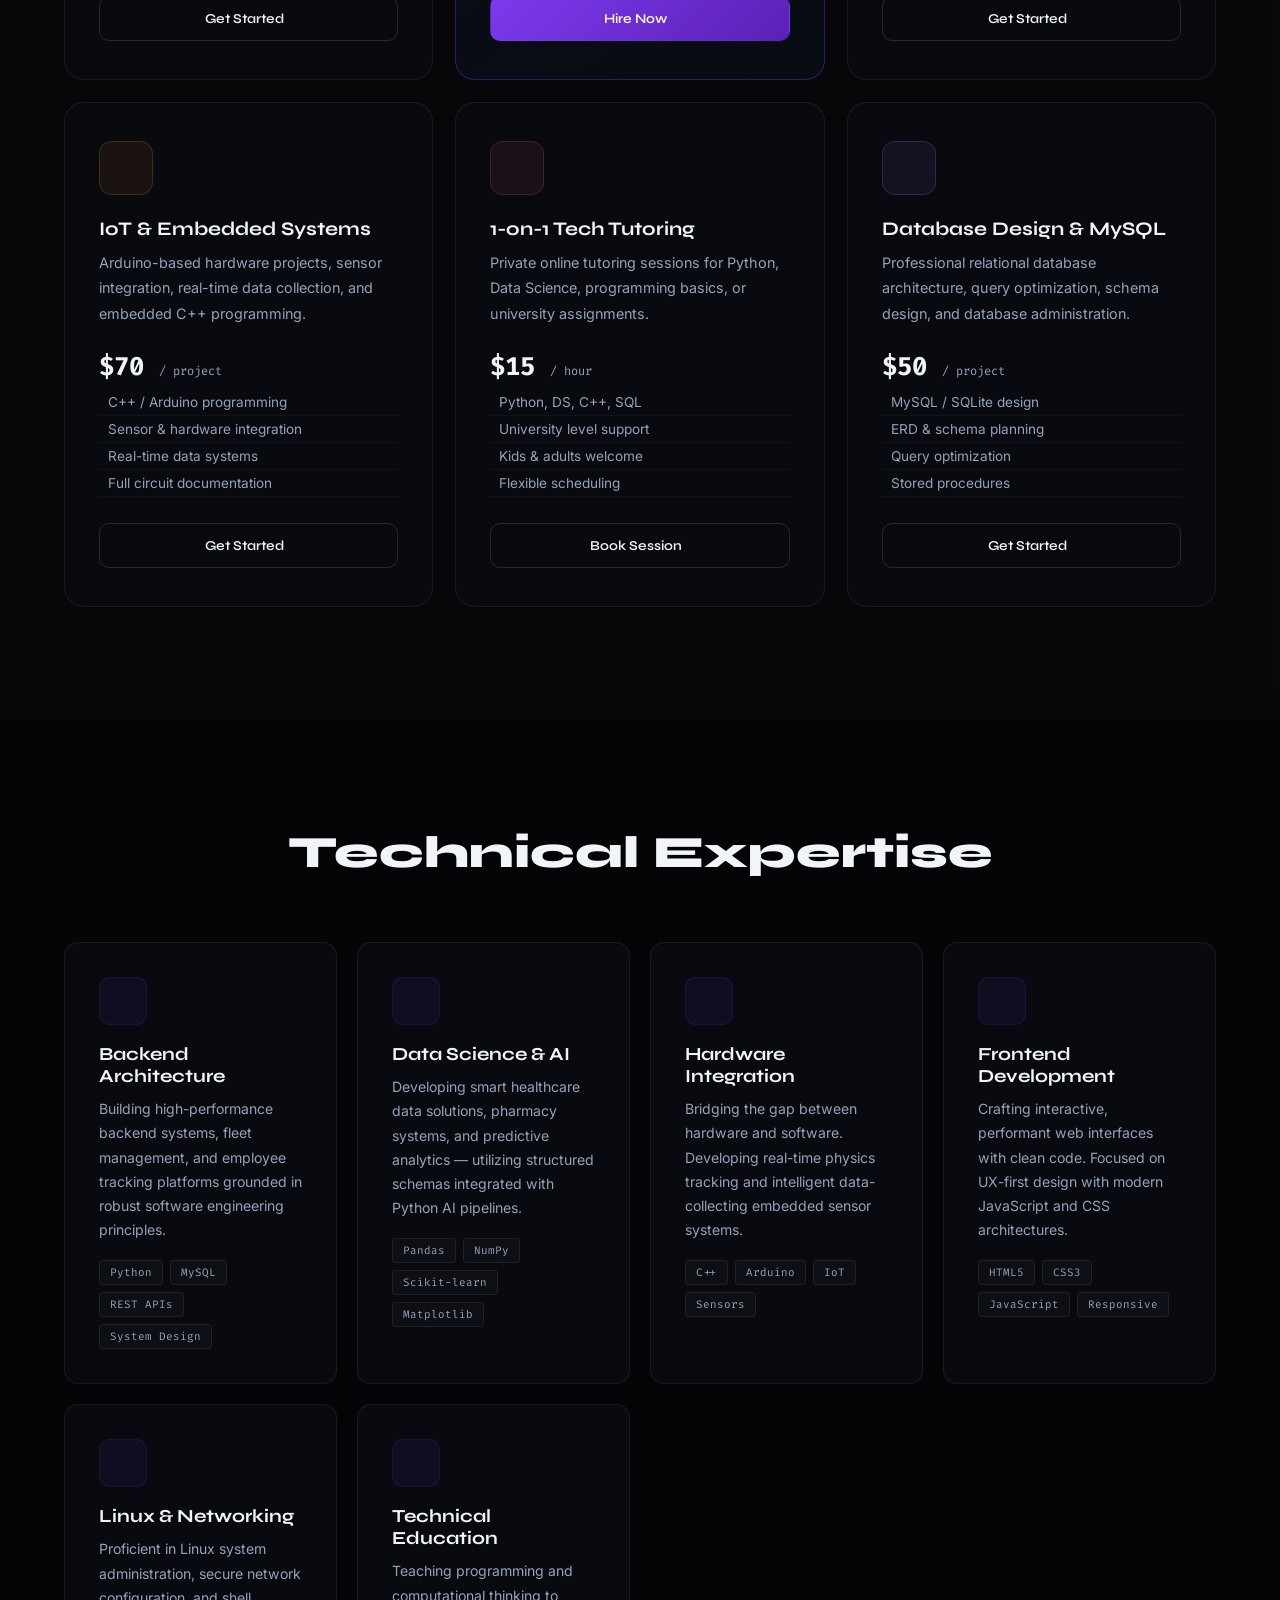
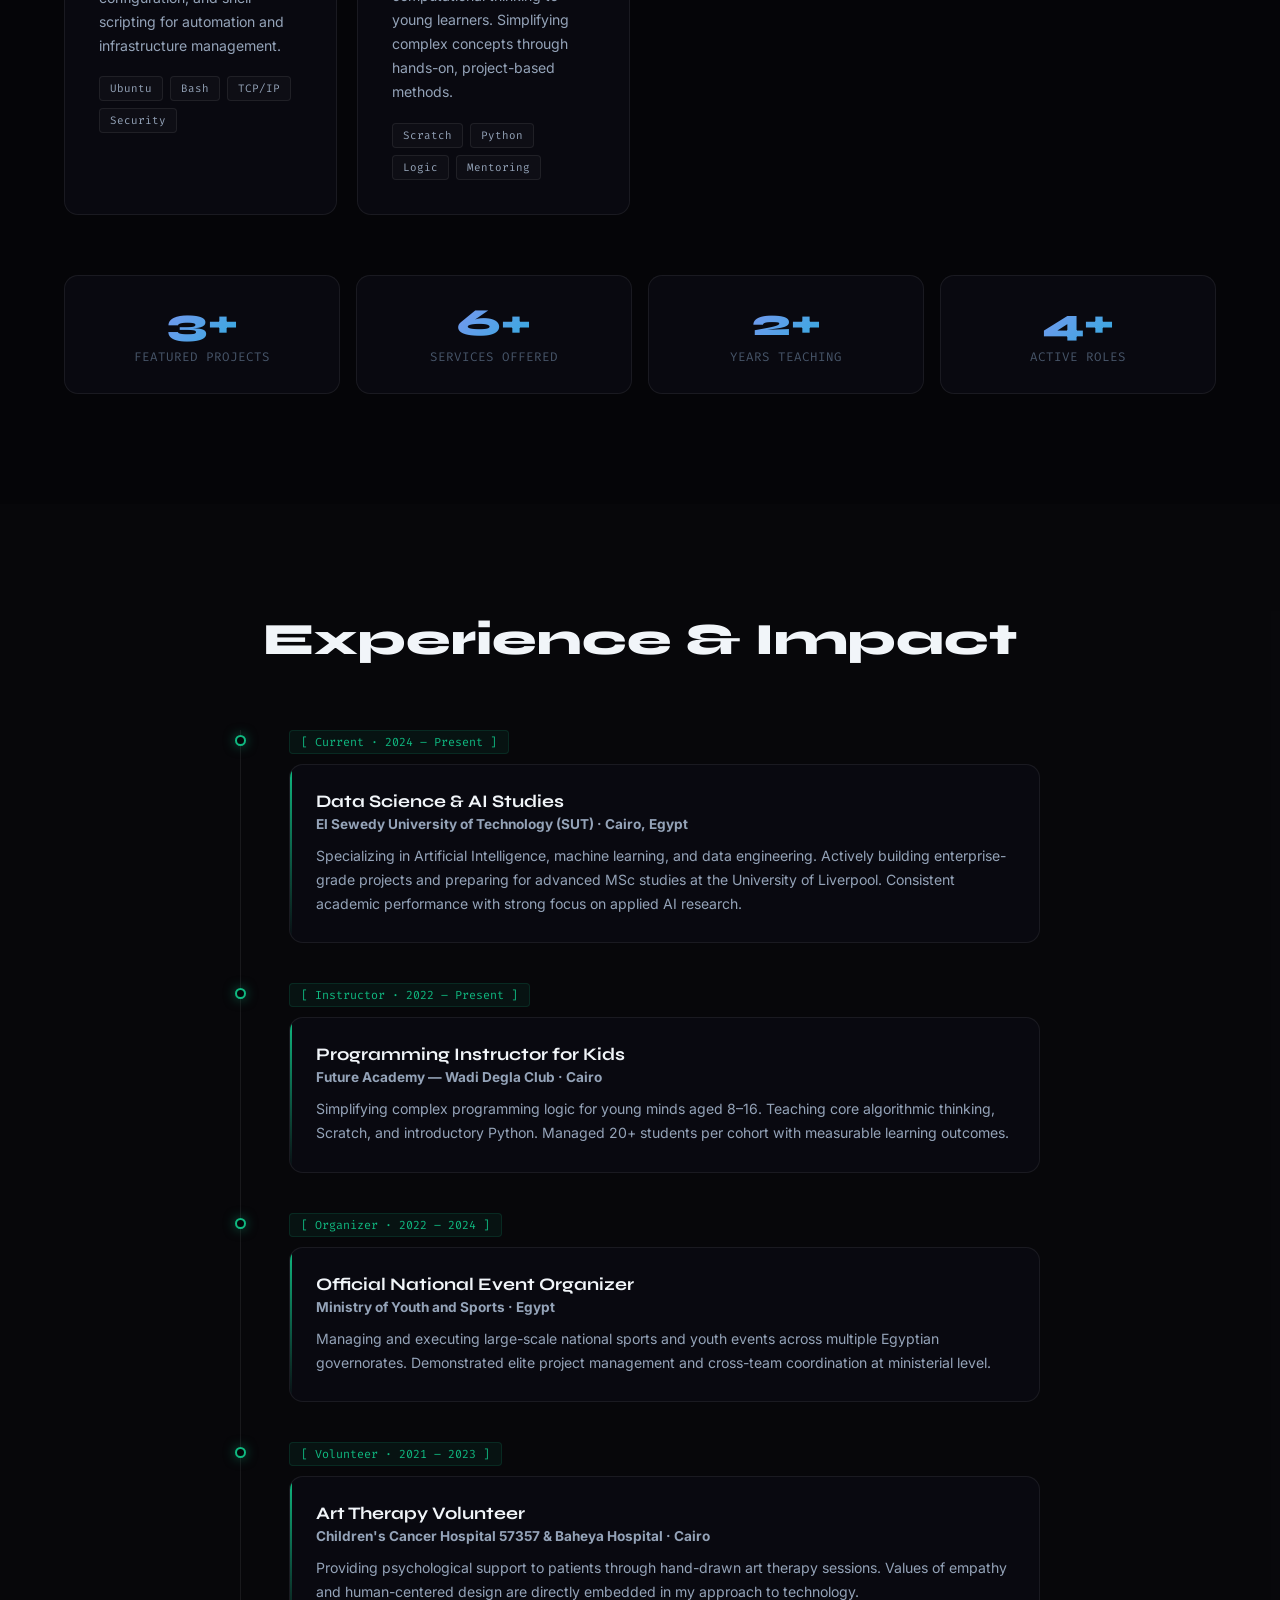
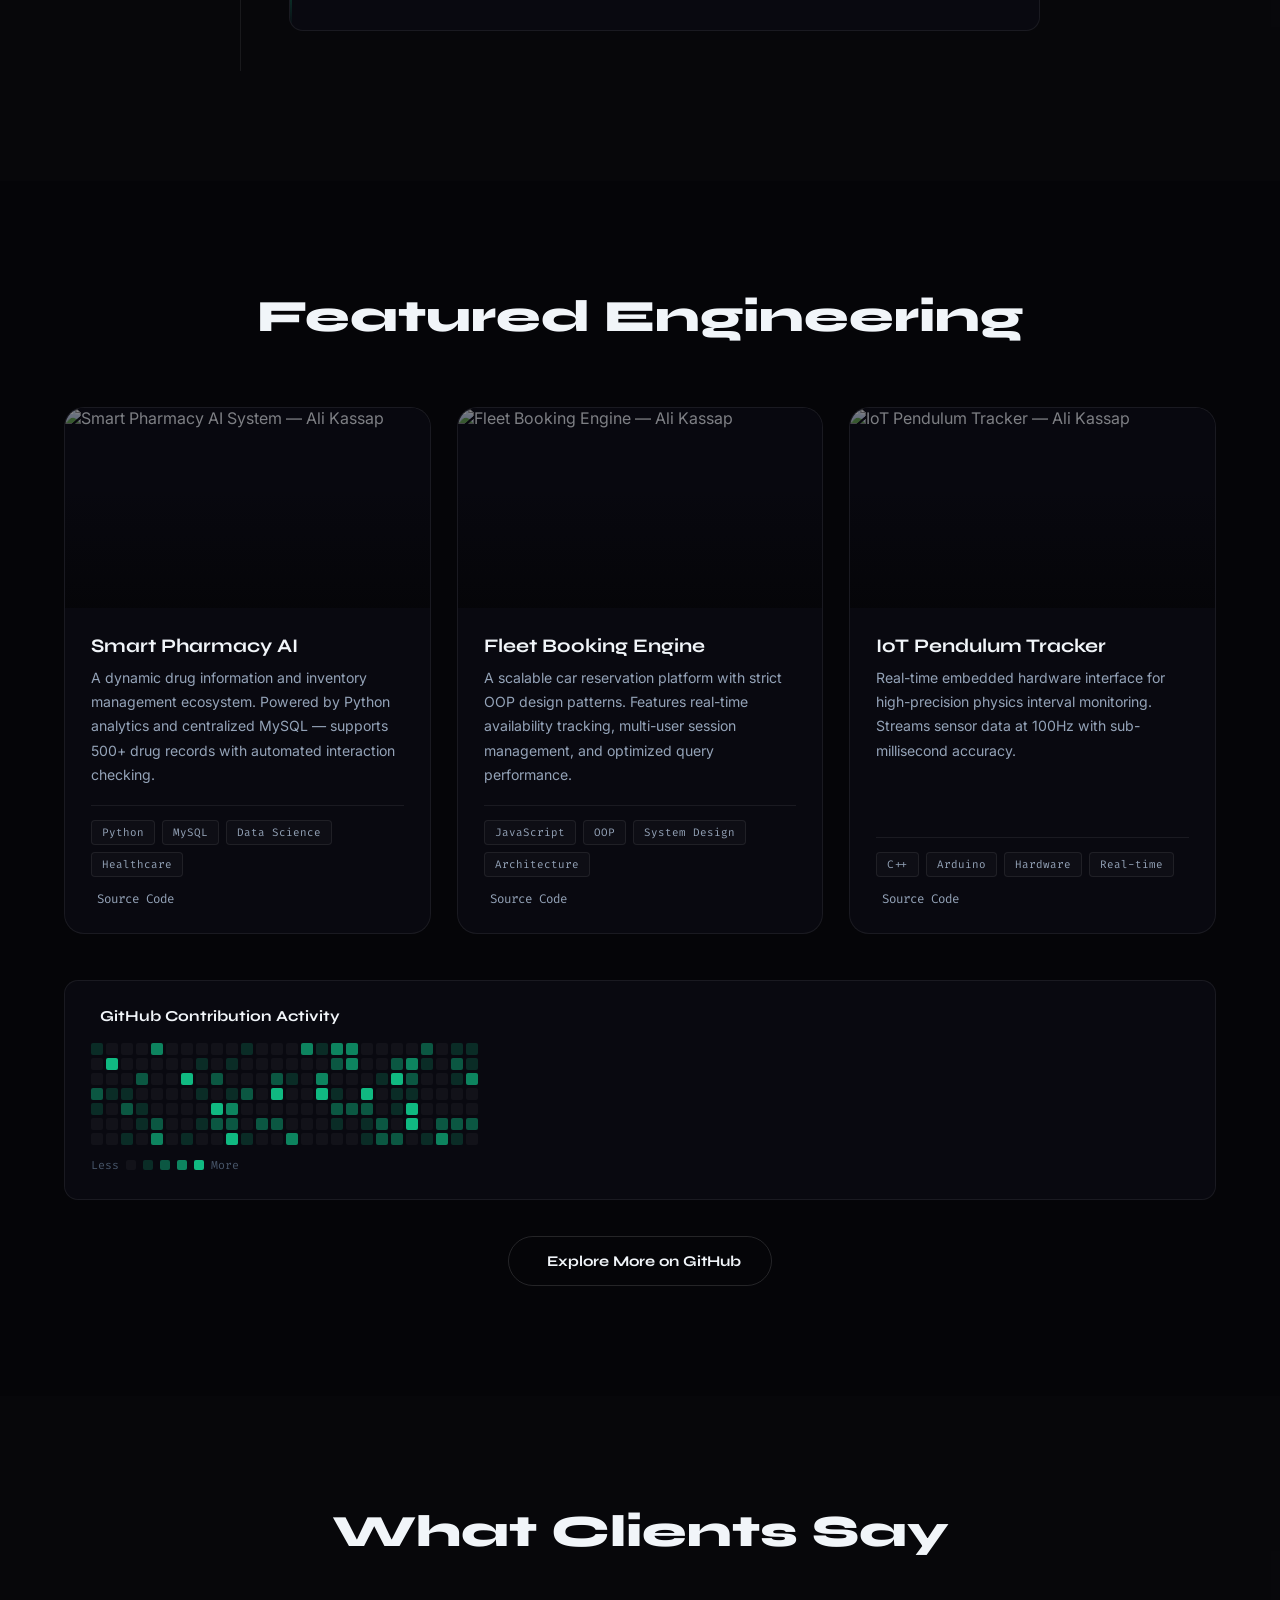
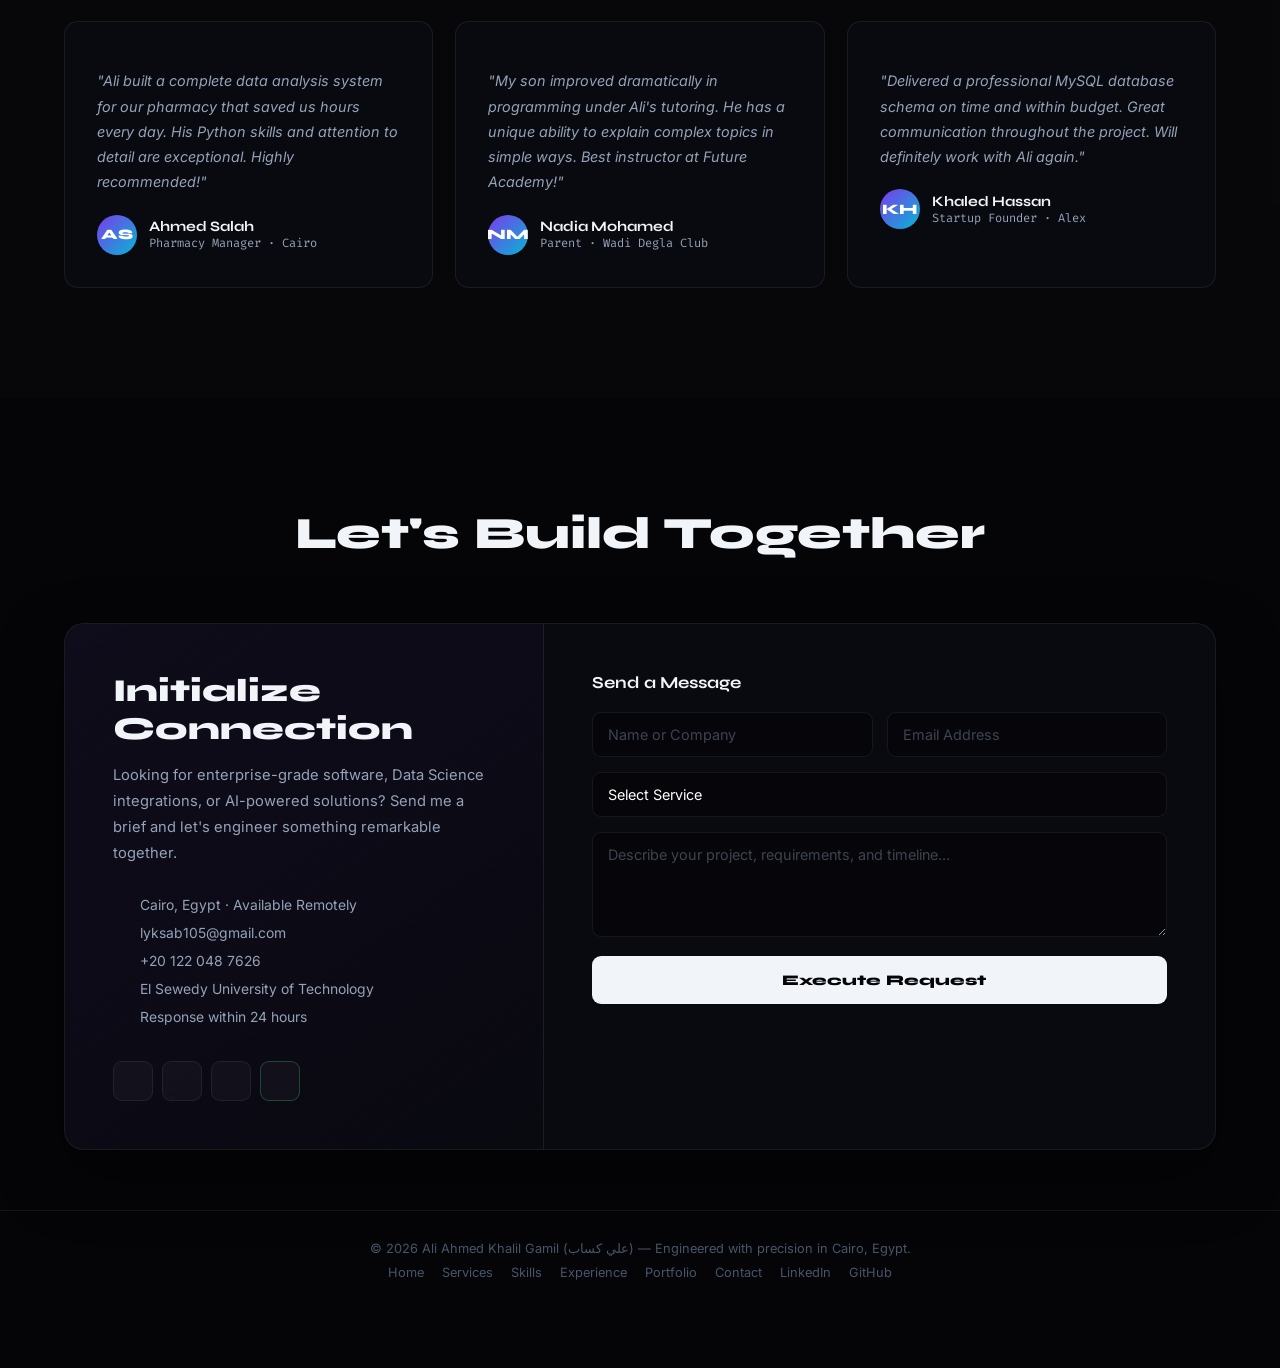
==== commit 5505ea01: "Update index.html" ====
--- a/index.html
+++ b/index.html
@@ -108,12 +108,10 @@
 
     <link href="https://fonts.googleapis.com/css2?family=Inter:wght@300;400;500&family=Syne:wght@400;700;800&display=swap" rel="stylesheet">
     
+    <link rel="preload" href="https://fonts.googleapis.com/css2?family=Inter:wght@300;400;500&family=Syne:wght@400;700;800&display=swap" as="style">
+    <link href="https://fonts.googleapis.com/css2?family=Inter:wght@300;400;500&family=Syne:wght@400;700;800&display=swap" rel="stylesheet">
     <link rel="preload" as="style" href="https://fonts.googleapis.com/css2?family=Fira+Code:wght@300;400;500;700&display=swap">
     <link rel="stylesheet" href="https://fonts.googleapis.com/css2?family=Fira+Code:wght@300;400;500;700&display=swap" media="print" onload="this.media='all'">
-
-    <link rel="preload" as="style" href="https://cdnjs.cloudflare.com/ajax/libs/font-awesome/6.5.0/css/all.min.css">
-    <link rel="stylesheet" href="https://cdnjs.cloudflare.com/ajax/libs/font-awesome/6.5.0/css/all.min.css" media="print" onload="this.media='all'">
-
     <noscript>
         <link href="https://fonts.googleapis.com/css2?family=Fira+Code:wght@300;400;500;700&display=swap" rel="stylesheet">
         <link href="https://cdnjs.cloudflare.com/ajax/libs/font-awesome/6.5.0/css/all.min.css" rel="stylesheet">
@@ -326,12 +324,12 @@
         .hero-desc {
             font-size: clamp(.95rem, 1.7vw, 1.15rem); color: var(--text-2);
             max-width: 680px; margin: 0 auto 40px; line-height: 1.95; font-weight: 300;
-            min-height: 4em; /* Fix CLS jumping */
+            min-height: 6em; /* Fix CLS jumping */
         }
         .hero-desc strong { color: var(--text); font-weight: 500; }
 
         /* ── Hire Me Button (CTA) — bigger & prominent ── */
-        .btn-group { display: flex; justify-content: center; gap: 12px; flex-wrap: wrap; }
+        .btn-group { display: flex; justify-content: center; gap: 12px; flex-wrap: wrap; min-height: 50px; }
         .btn {
             display: inline-flex; align-items: center; gap: 8px;
             padding: 15px 30px; font-weight: 700; border-radius: 10px;
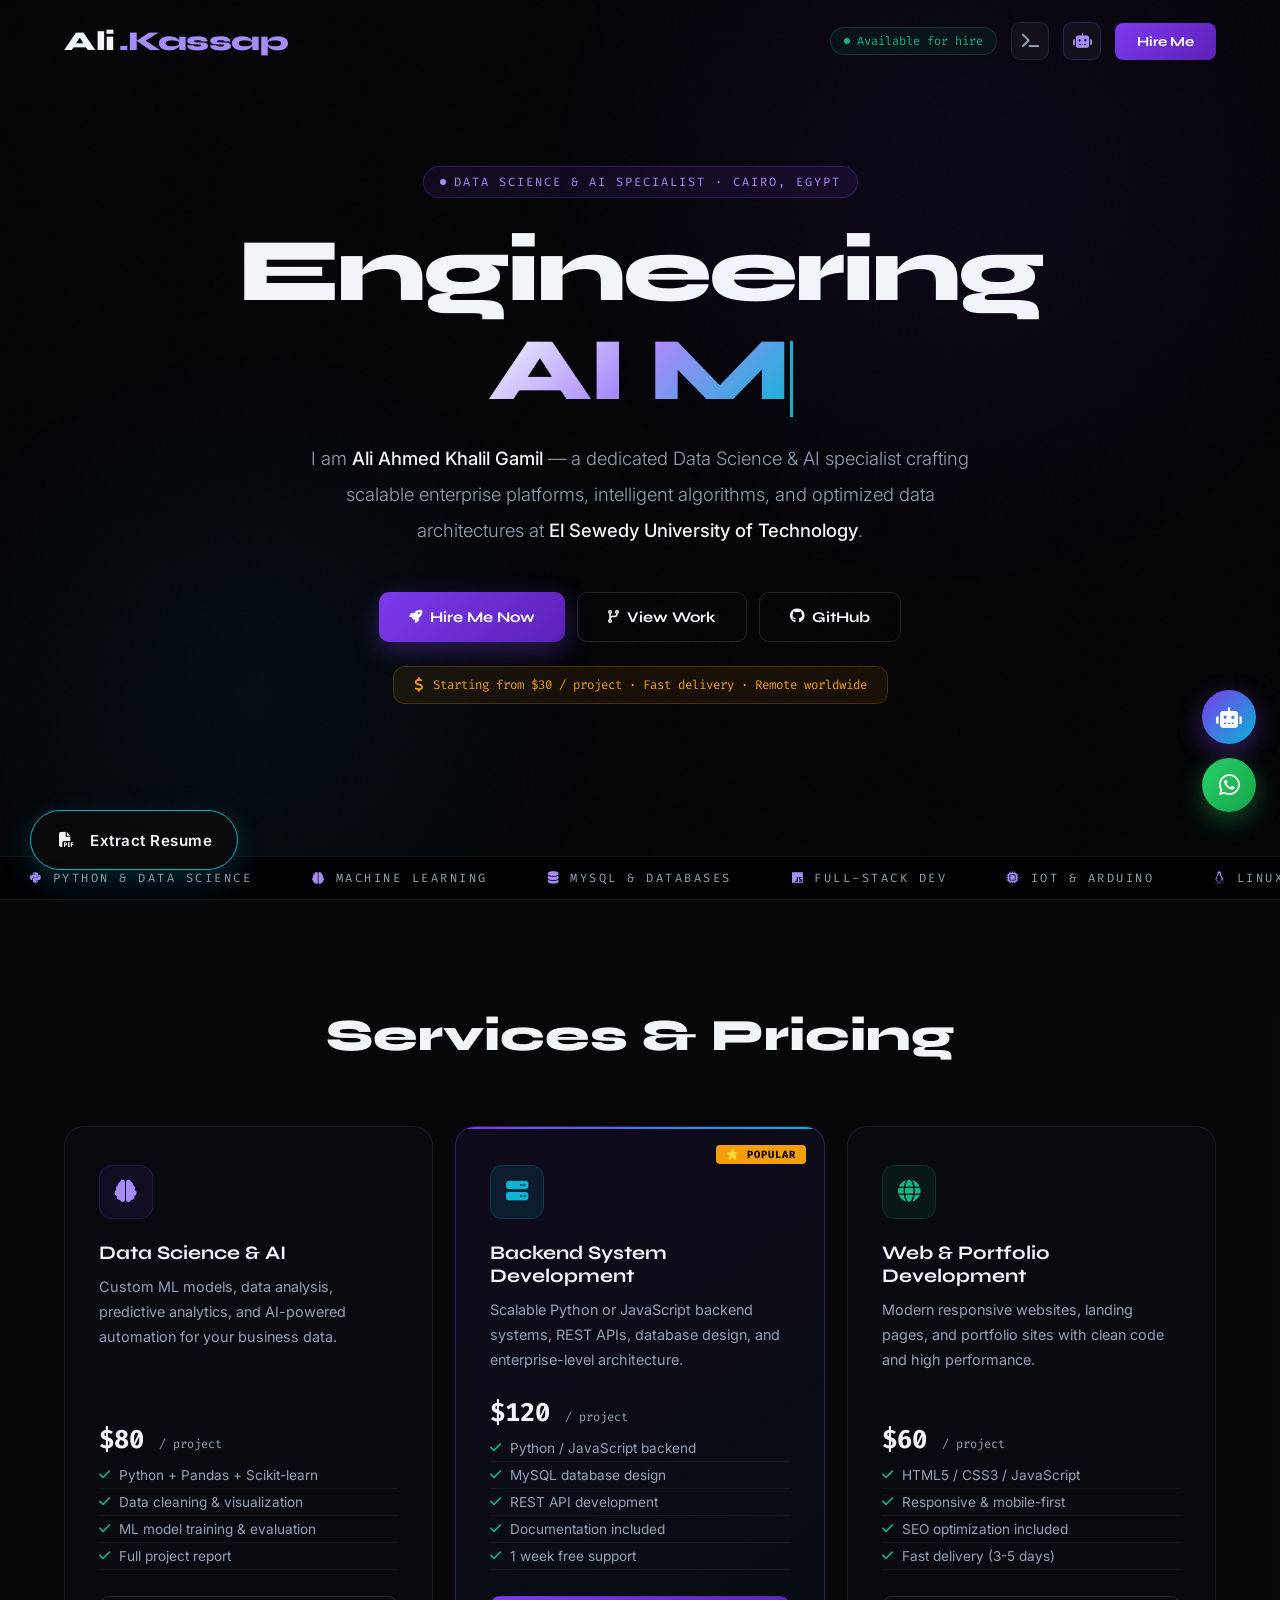
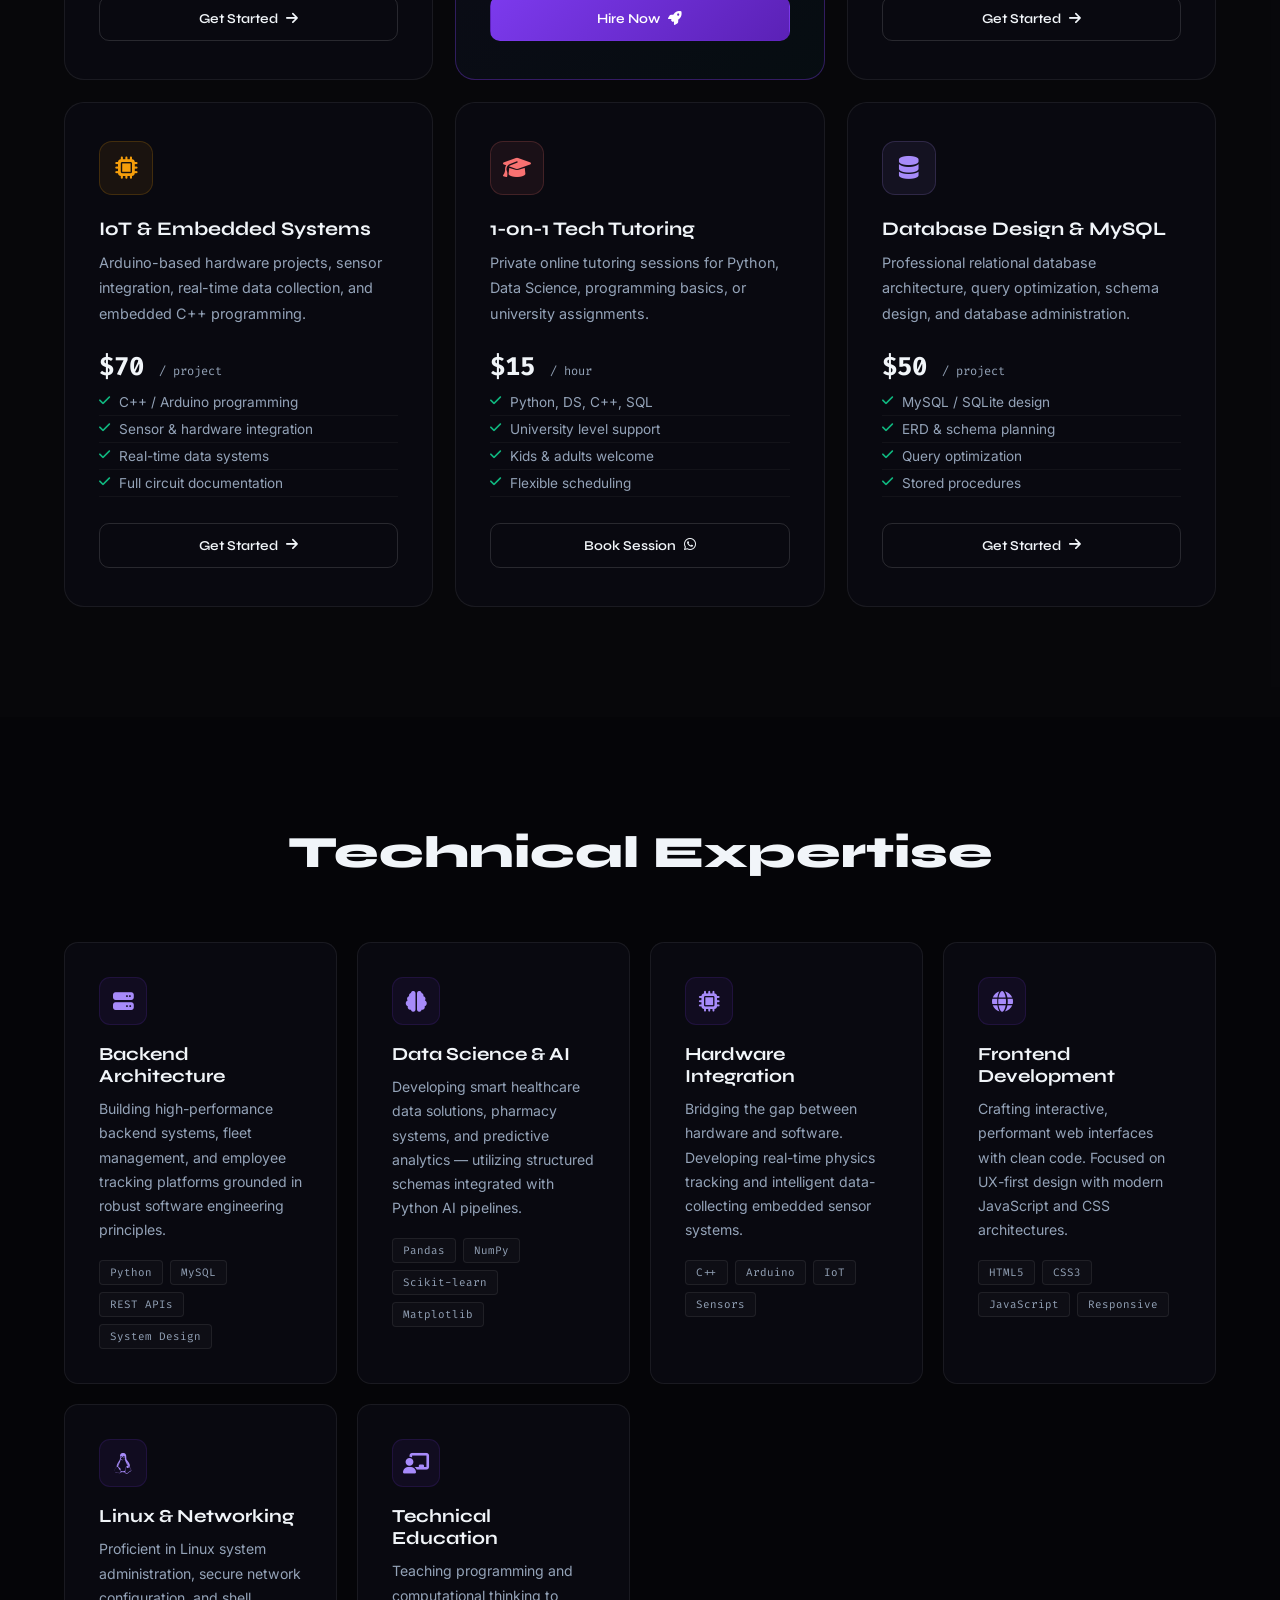
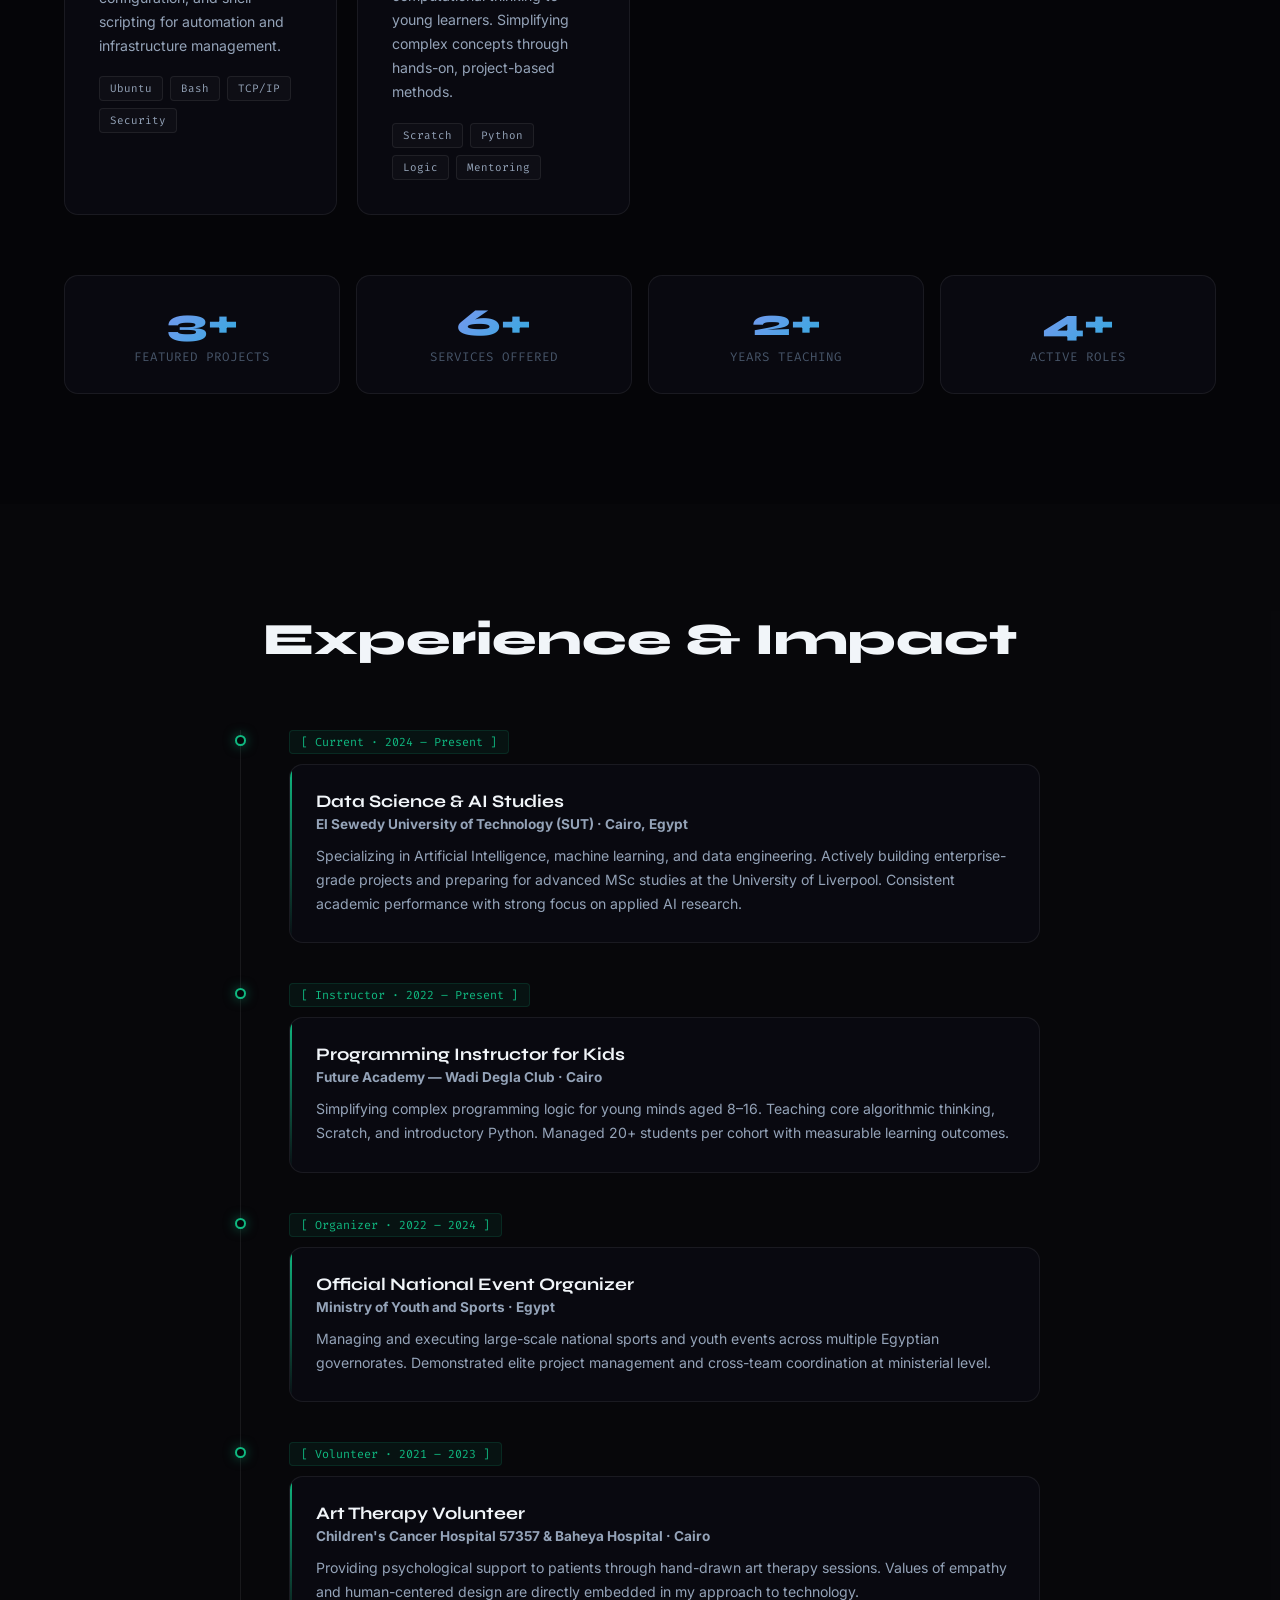
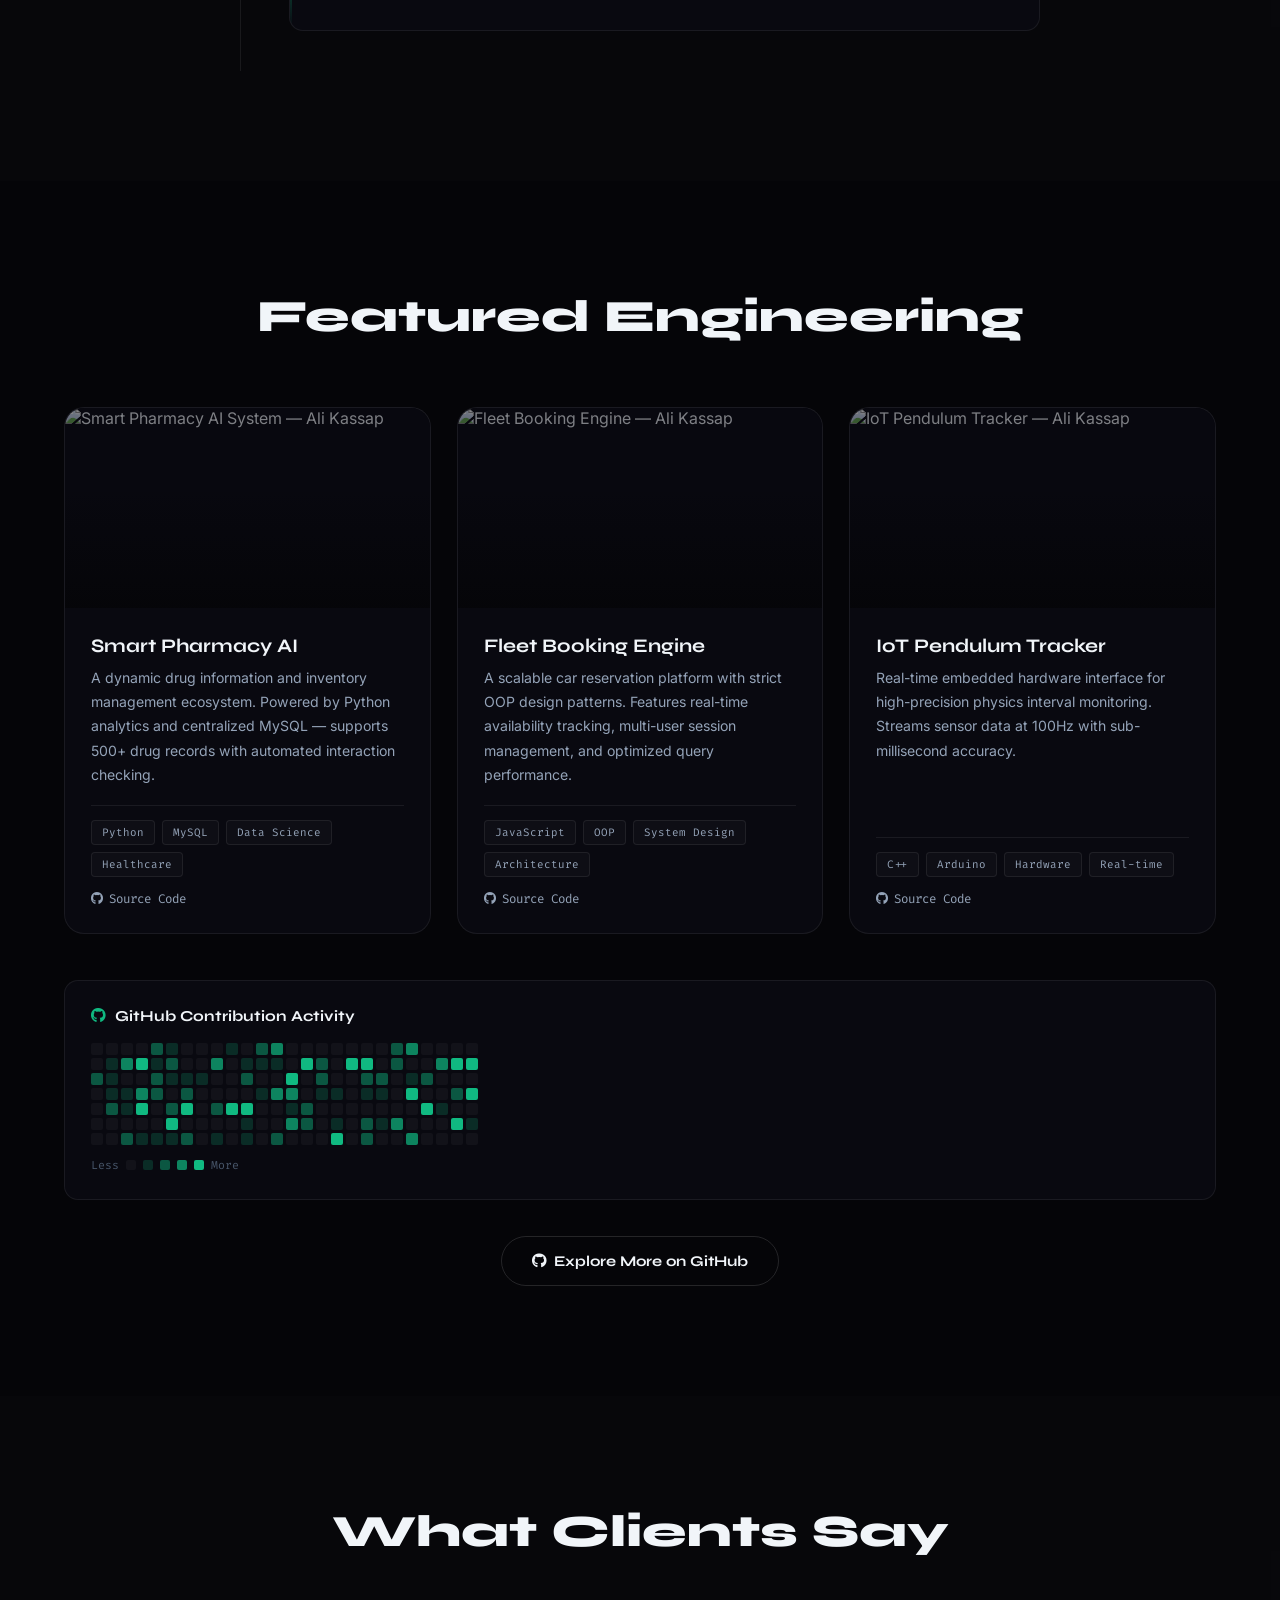
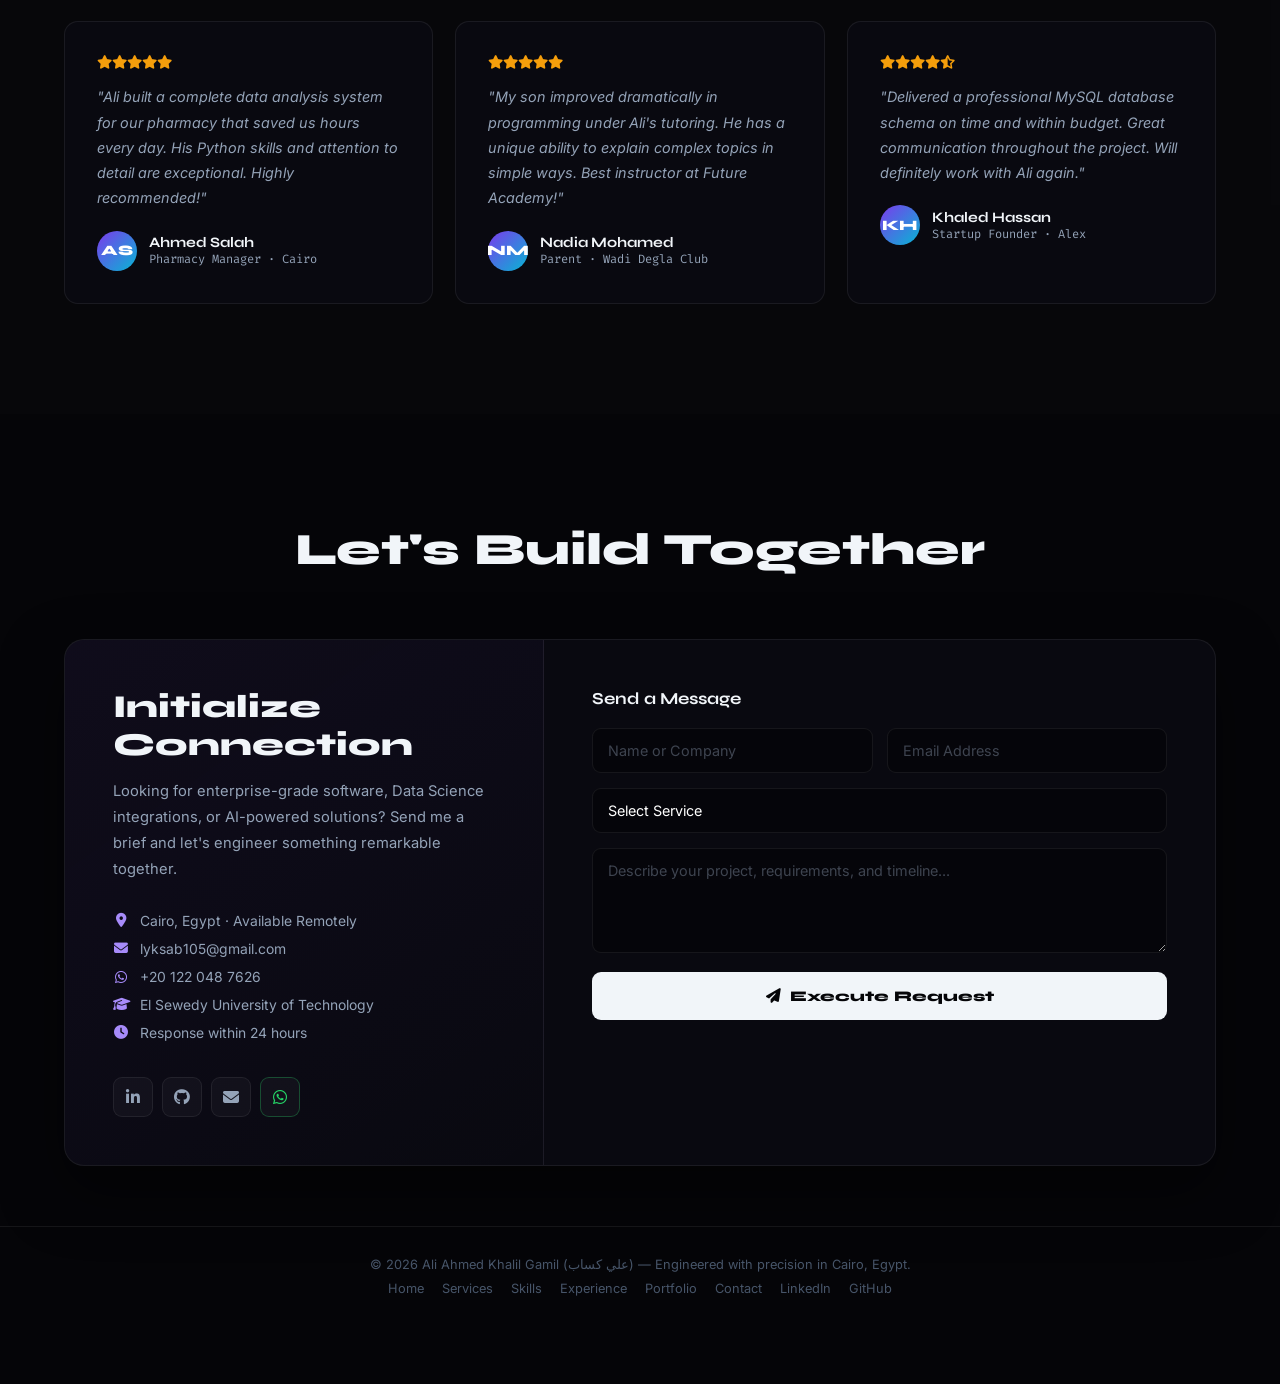
==== commit 1bd2272d: "Update index.html" ====
--- a/index.html
+++ b/index.html
@@ -100,19 +100,23 @@
     <meta name="apple-mobile-web-app-status-bar-style" content="black">
     <meta name="apple-mobile-web-app-title" content="Ali Kassap">
 
-    <link rel="icon" href="https://alikassap.website/ali-kassap.jpg" type="image/jpeg">
+<link rel="icon" href="https://alikassap.website/ali-kassap.jpg" type="image/jpeg">
 
     <link rel="preconnect" href="https://fonts.googleapis.com">
     <link rel="preconnect" href="https://fonts.gstatic.com" crossorigin>
     <link rel="preconnect" href="https://cdnjs.cloudflare.com">
 
-    <link href="https://fonts.googleapis.com/css2?family=Inter:wght@300;400;500&family=Syne:wght@400;700;800&display=swap" rel="stylesheet">
+    <link rel="preload" as="style" href="https://fonts.googleapis.com/css2?family=Inter:wght@300;400;500&family=Syne:wght@400;700;800&display=swap">
+    <link rel="stylesheet" href="https://fonts.googleapis.com/css2?family=Inter:wght@300;400;500&family=Syne:wght@400;700;800&display=swap" media="print" onload="this.media='all'">
     
-    <link rel="preload" href="https://fonts.googleapis.com/css2?family=Inter:wght@300;400;500&family=Syne:wght@400;700;800&display=swap" as="style">
-    <link href="https://fonts.googleapis.com/css2?family=Inter:wght@300;400;500&family=Syne:wght@400;700;800&display=swap" rel="stylesheet">
     <link rel="preload" as="style" href="https://fonts.googleapis.com/css2?family=Fira+Code:wght@300;400;500;700&display=swap">
     <link rel="stylesheet" href="https://fonts.googleapis.com/css2?family=Fira+Code:wght@300;400;500;700&display=swap" media="print" onload="this.media='all'">
+
+    <link rel="preload" as="style" href="https://cdnjs.cloudflare.com/ajax/libs/font-awesome/6.5.0/css/all.min.css">
+    <link rel="stylesheet" href="https://cdnjs.cloudflare.com/ajax/libs/font-awesome/6.5.0/css/all.min.css" media="print" onload="this.media='all'">
+
     <noscript>
+        <link href="https://fonts.googleapis.com/css2?family=Inter:wght@300;400;500&family=Syne:wght@400;700;800&display=swap" rel="stylesheet">
         <link href="https://fonts.googleapis.com/css2?family=Fira+Code:wght@300;400;500;700&display=swap" rel="stylesheet">
         <link href="https://cdnjs.cloudflare.com/ajax/libs/font-awesome/6.5.0/css/all.min.css" rel="stylesheet">
     </noscript>
